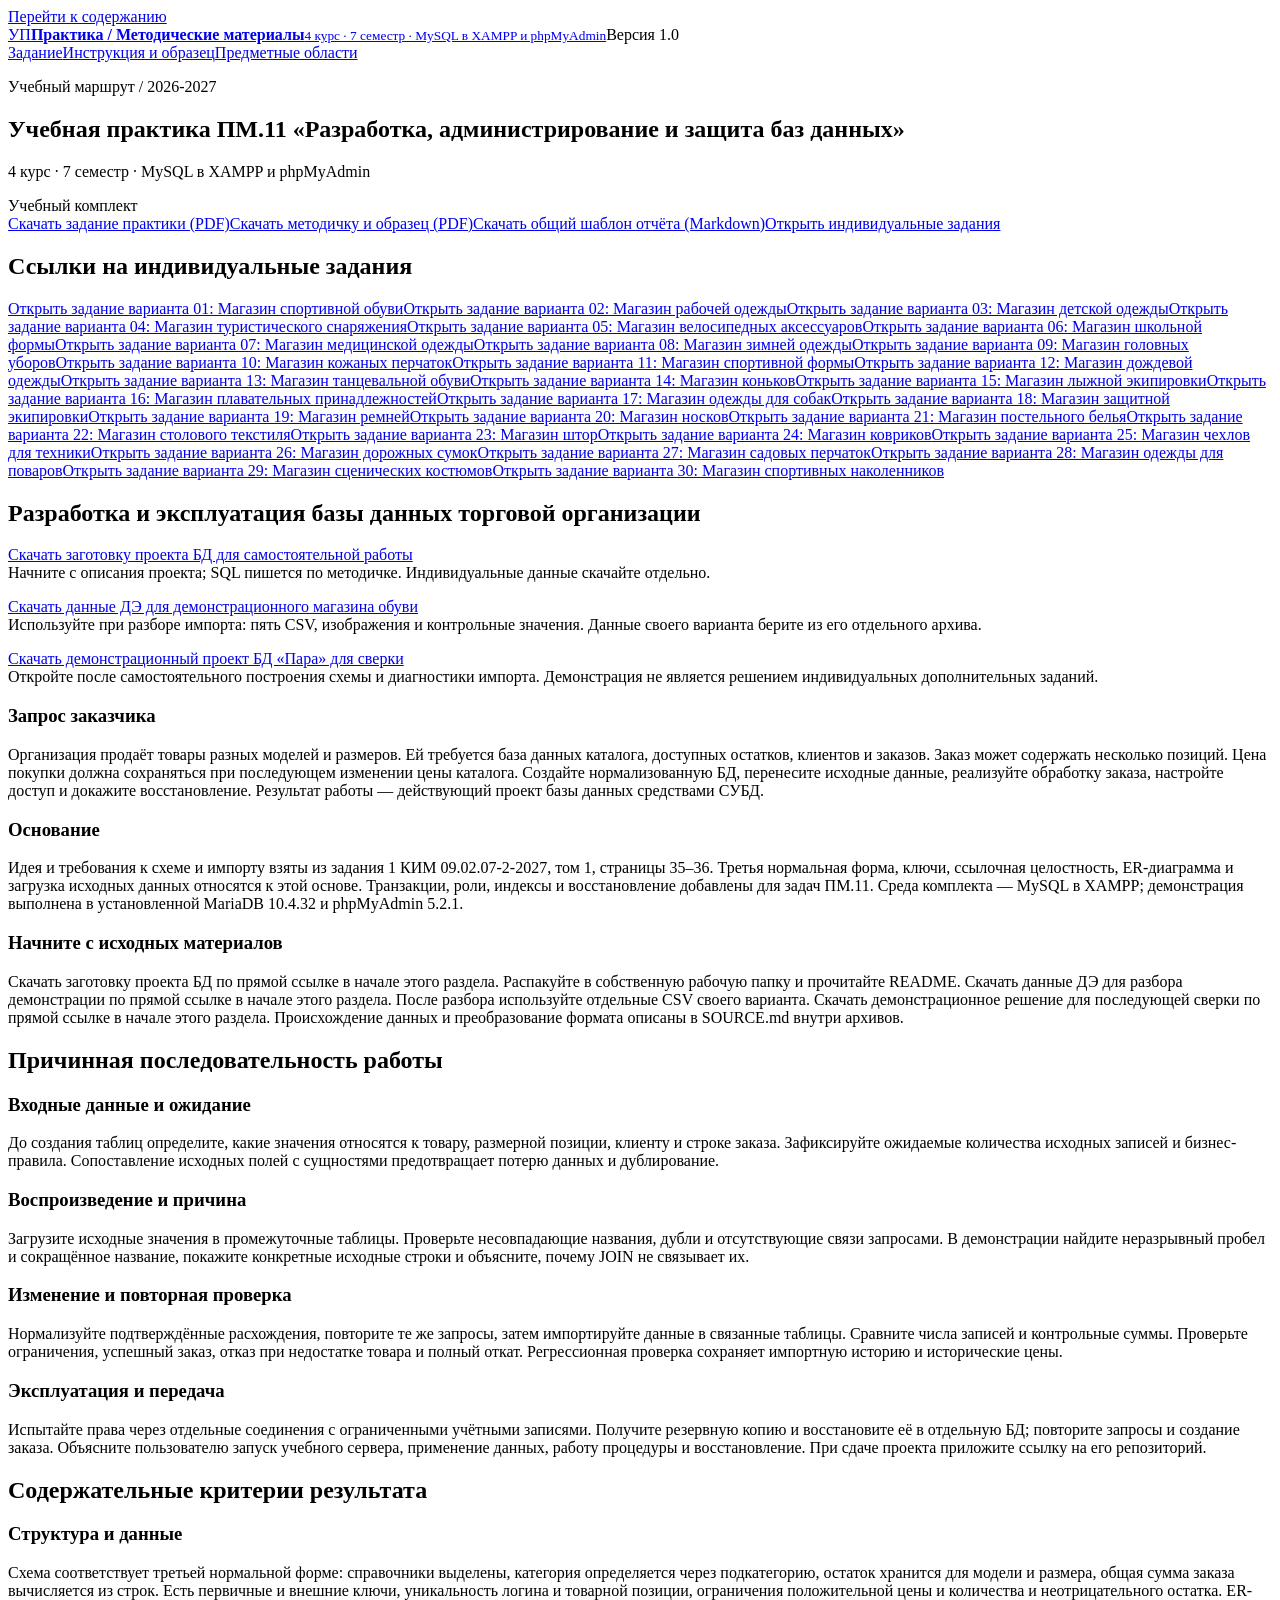
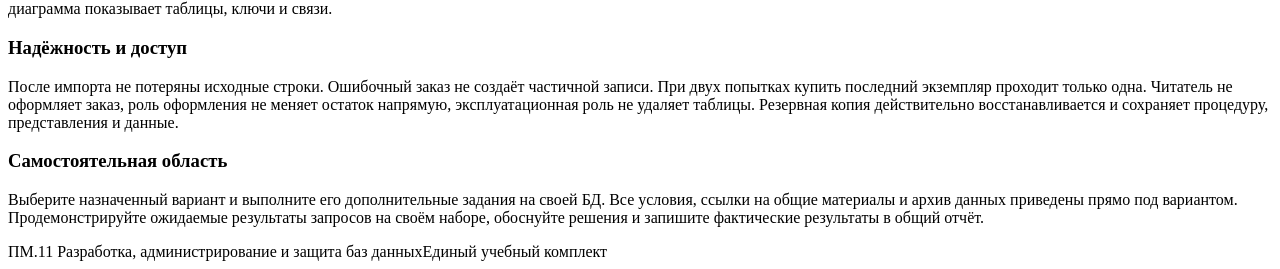
==== site/index.html @ a8e041f8 "Publish verified PM.11 MySQL practice and 30 independent variants" ====
<!doctype html><html lang="ru"><head><meta charset="utf-8"><meta name="viewport" content="width=device-width,initial-scale=1"><title>Учебная практика ПМ.11 «Разработка, администрирование и защита баз данных»</title><link rel="icon" href="assets/favicon.svg"><link rel="stylesheet" href="assets/style.css"></head><body><a class="skip" href="#main">Перейти к содержанию</a><header class="shell top"><a class="brand" href="index.html"><span class="emblem">УП</span><span><strong>Практика / Методические материалы</strong><small>4 курс · 7 семестр · MySQL в XAMPP и phpMyAdmin</small></span></a><span class="version">Версия 1.0</span></header><div class="shell"><nav><a href="index.html" aria-current=page>Задание</a><a href="lessons.html" >Инструкция и образец</a><a href="areas.html" >Предметные области</a></nav><main id="main"><section class="hero"><p class="eyebrow">Учебный маршрут / 2026-2027</p><h1>Учебная практика ПМ.11 «Разработка, администрирование и защита баз данных»</h1><p>4 курс · 7 семестр · MySQL в XAMPP и phpMyAdmin</p><span class="badge">Учебный комплект</span></section><div class="downloads"><a class="button" href="downloads/assignment.pdf">Скачать задание практики (PDF)</a><a class="button" href="downloads/guide.pdf">Скачать методичку и образец (PDF)</a><a class="button" href="downloads/report-template.md">Скачать общий шаблон отчёта (Markdown)</a><a class="button" href="areas.html#variant-01">Открыть индивидуальные задания</a></div><article class="lesson" id="variant-index"><h2>Ссылки на индивидуальные задания</h2><div class="downloads"><a class="button" href="areas.html#variant-01">Открыть задание варианта 01: Магазин спортивной обуви</a><a class="button" href="areas.html#variant-02">Открыть задание варианта 02: Магазин рабочей одежды</a><a class="button" href="areas.html#variant-03">Открыть задание варианта 03: Магазин детской одежды</a><a class="button" href="areas.html#variant-04">Открыть задание варианта 04: Магазин туристического снаряжения</a><a class="button" href="areas.html#variant-05">Открыть задание варианта 05: Магазин велосипедных аксессуаров</a><a class="button" href="areas.html#variant-06">Открыть задание варианта 06: Магазин школьной формы</a><a class="button" href="areas.html#variant-07">Открыть задание варианта 07: Магазин медицинской одежды</a><a class="button" href="areas.html#variant-08">Открыть задание варианта 08: Магазин зимней одежды</a><a class="button" href="areas.html#variant-09">Открыть задание варианта 09: Магазин головных уборов</a><a class="button" href="areas.html#variant-10">Открыть задание варианта 10: Магазин кожаных перчаток</a><a class="button" href="areas.html#variant-11">Открыть задание варианта 11: Магазин спортивной формы</a><a class="button" href="areas.html#variant-12">Открыть задание варианта 12: Магазин дождевой одежды</a><a class="button" href="areas.html#variant-13">Открыть задание варианта 13: Магазин танцевальной обуви</a><a class="button" href="areas.html#variant-14">Открыть задание варианта 14: Магазин коньков</a><a class="button" href="areas.html#variant-15">Открыть задание варианта 15: Магазин лыжной экипировки</a><a class="button" href="areas.html#variant-16">Открыть задание варианта 16: Магазин плавательных принадлежностей</a><a class="button" href="areas.html#variant-17">Открыть задание варианта 17: Магазин одежды для собак</a><a class="button" href="areas.html#variant-18">Открыть задание варианта 18: Магазин защитной экипировки</a><a class="button" href="areas.html#variant-19">Открыть задание варианта 19: Магазин ремней</a><a class="button" href="areas.html#variant-20">Открыть задание варианта 20: Магазин носков</a><a class="button" href="areas.html#variant-21">Открыть задание варианта 21: Магазин постельного белья</a><a class="button" href="areas.html#variant-22">Открыть задание варианта 22: Магазин столового текстиля</a><a class="button" href="areas.html#variant-23">Открыть задание варианта 23: Магазин штор</a><a class="button" href="areas.html#variant-24">Открыть задание варианта 24: Магазин ковриков</a><a class="button" href="areas.html#variant-25">Открыть задание варианта 25: Магазин чехлов для техники</a><a class="button" href="areas.html#variant-26">Открыть задание варианта 26: Магазин дорожных сумок</a><a class="button" href="areas.html#variant-27">Открыть задание варианта 27: Магазин садовых перчаток</a><a class="button" href="areas.html#variant-28">Открыть задание варианта 28: Магазин одежды для поваров</a><a class="button" href="areas.html#variant-29">Открыть задание варианта 29: Магазин сценических костюмов</a><a class="button" href="areas.html#variant-30">Открыть задание варианта 30: Магазин спортивных наколенников</a></div></article><article class="lesson" id="page-1"><p class="eyebrow"></p><h2>Разработка и эксплуатация базы данных торговой организации</h2><div class="blocks"><p class="block"><a class="button" href="downloads/database-starter.zip">Скачать заготовку проекта БД для самостоятельной работы</a><br>Начните с описания проекта; SQL пишется по методичке. Индивидуальные данные скачайте отдельно.</p><p class="block"><a class="button" href="downloads/demo-data.zip">Скачать данные ДЭ для демонстрационного магазина обуви</a><br>Используйте при разборе импорта: пять CSV, изображения и контрольные значения. Данные своего варианта берите из его отдельного архива.</p><p class="block"><a class="button" href="downloads/demo-solution.zip">Скачать демонстрационный проект БД «Пара» для сверки</a><br>Откройте после самостоятельного построения схемы и диагностики импорта. Демонстрация не является решением индивидуальных дополнительных заданий.</p><section class="block text"><h3>Запрос заказчика</h3><p>Организация продаёт товары разных моделей и размеров. Ей требуется база данных каталога, доступных остатков, клиентов и заказов. Заказ может содержать несколько позиций. Цена покупки должна сохраняться при последующем изменении цены каталога. Создайте нормализованную БД, перенесите исходные данные, реализуйте обработку заказа, настройте доступ и докажите восстановление. Результат работы — действующий проект базы данных средствами СУБД.</p></section><section class="block text"><h3>Основание</h3><p>Идея и требования к схеме и импорту взяты из задания 1 КИМ 09.02.07-2-2027, том 1, страницы 35–36. Третья нормальная форма, ключи, ссылочная целостность, ER-диаграмма и загрузка исходных данных относятся к этой основе. Транзакции, роли, индексы и восстановление добавлены для задач ПМ.11. Среда комплекта — MySQL в XAMPP; демонстрация выполнена в установленной MariaDB 10.4.32 и phpMyAdmin 5.2.1.</p></section><section class="block text"><h3>Начните с исходных материалов</h3><p>Скачать заготовку проекта БД по прямой ссылке в начале этого раздела. Распакуйте в собственную рабочую папку и прочитайте README. Скачать данные ДЭ для разбора демонстрации по прямой ссылке в начале этого раздела. После разбора используйте отдельные CSV своего варианта. Скачать демонстрационное решение для последующей сверки по прямой ссылке в начале этого раздела. Происхождение данных и преобразование формата описаны в SOURCE.md внутри архивов.</p></section></div></article><article class="lesson" id="page-2"><p class="eyebrow"></p><h2>Причинная последовательность работы</h2><div class="blocks"><section class="block text"><h3>Входные данные и ожидание</h3><p>До создания таблиц определите, какие значения относятся к товару, размерной позиции, клиенту и строке заказа. Зафиксируйте ожидаемые количества исходных записей и бизнес-правила. Сопоставление исходных полей с сущностями предотвращает потерю данных и дублирование.</p></section><section class="block text"><h3>Воспроизведение и причина</h3><p>Загрузите исходные значения в промежуточные таблицы. Проверьте несовпадающие названия, дубли и отсутствующие связи запросами. В демонстрации найдите неразрывный пробел и сокращённое название, покажите конкретные исходные строки и объясните, почему JOIN не связывает их.</p></section><section class="block text"><h3>Изменение и повторная проверка</h3><p>Нормализуйте подтверждённые расхождения, повторите те же запросы, затем импортируйте данные в связанные таблицы. Сравните числа записей и контрольные суммы. Проверьте ограничения, успешный заказ, отказ при недостатке товара и полный откат. Регрессионная проверка сохраняет импортную историю и исторические цены.</p></section><section class="block text"><h3>Эксплуатация и передача</h3><p>Испытайте права через отдельные соединения с ограниченными учётными записями. Получите резервную копию и восстановите её в отдельную БД; повторите запросы и создание заказа. Объясните пользователю запуск учебного сервера, применение данных, работу процедуры и восстановление. При сдаче проекта приложите ссылку на его репозиторий.</p></section></div></article><article class="lesson" id="page-3"><p class="eyebrow"></p><h2>Содержательные критерии результата</h2><div class="blocks"><section class="block text"><h3>Структура и данные</h3><p>Схема соответствует третьей нормальной форме: справочники выделены, категория определяется через подкатегорию, остаток хранится для модели и размера, общая сумма заказа вычисляется из строк. Есть первичные и внешние ключи, уникальность логина и товарной позиции, ограничения положительной цены и количества и неотрицательного остатка. ER-диаграмма показывает таблицы, ключи и связи.</p></section><section class="block text"><h3>Надёжность и доступ</h3><p>После импорта не потеряны исходные строки. Ошибочный заказ не создаёт частичной записи. При двух попытках купить последний экземпляр проходит только одна. Читатель не оформляет заказ, роль оформления не меняет остаток напрямую, эксплуатационная роль не удаляет таблицы. Резервная копия действительно восстанавливается и сохраняет процедуру, представления и данные.</p></section><section class="block text"><h3>Самостоятельная область</h3><p>Выберите назначенный вариант и выполните его дополнительные задания на своей БД. Все условия, ссылки на общие материалы и архив данных приведены прямо под вариантом. Продемонстрируйте ожидаемые результаты запросов на своём наборе, обоснуйте решения и запишите фактические результаты в общий отчёт.</p></section></div></article></main><footer><span>ПМ.11 Разработка, администрирование и защита баз данных</span><span>Единый учебный комплект</span></footer></div></body></html>
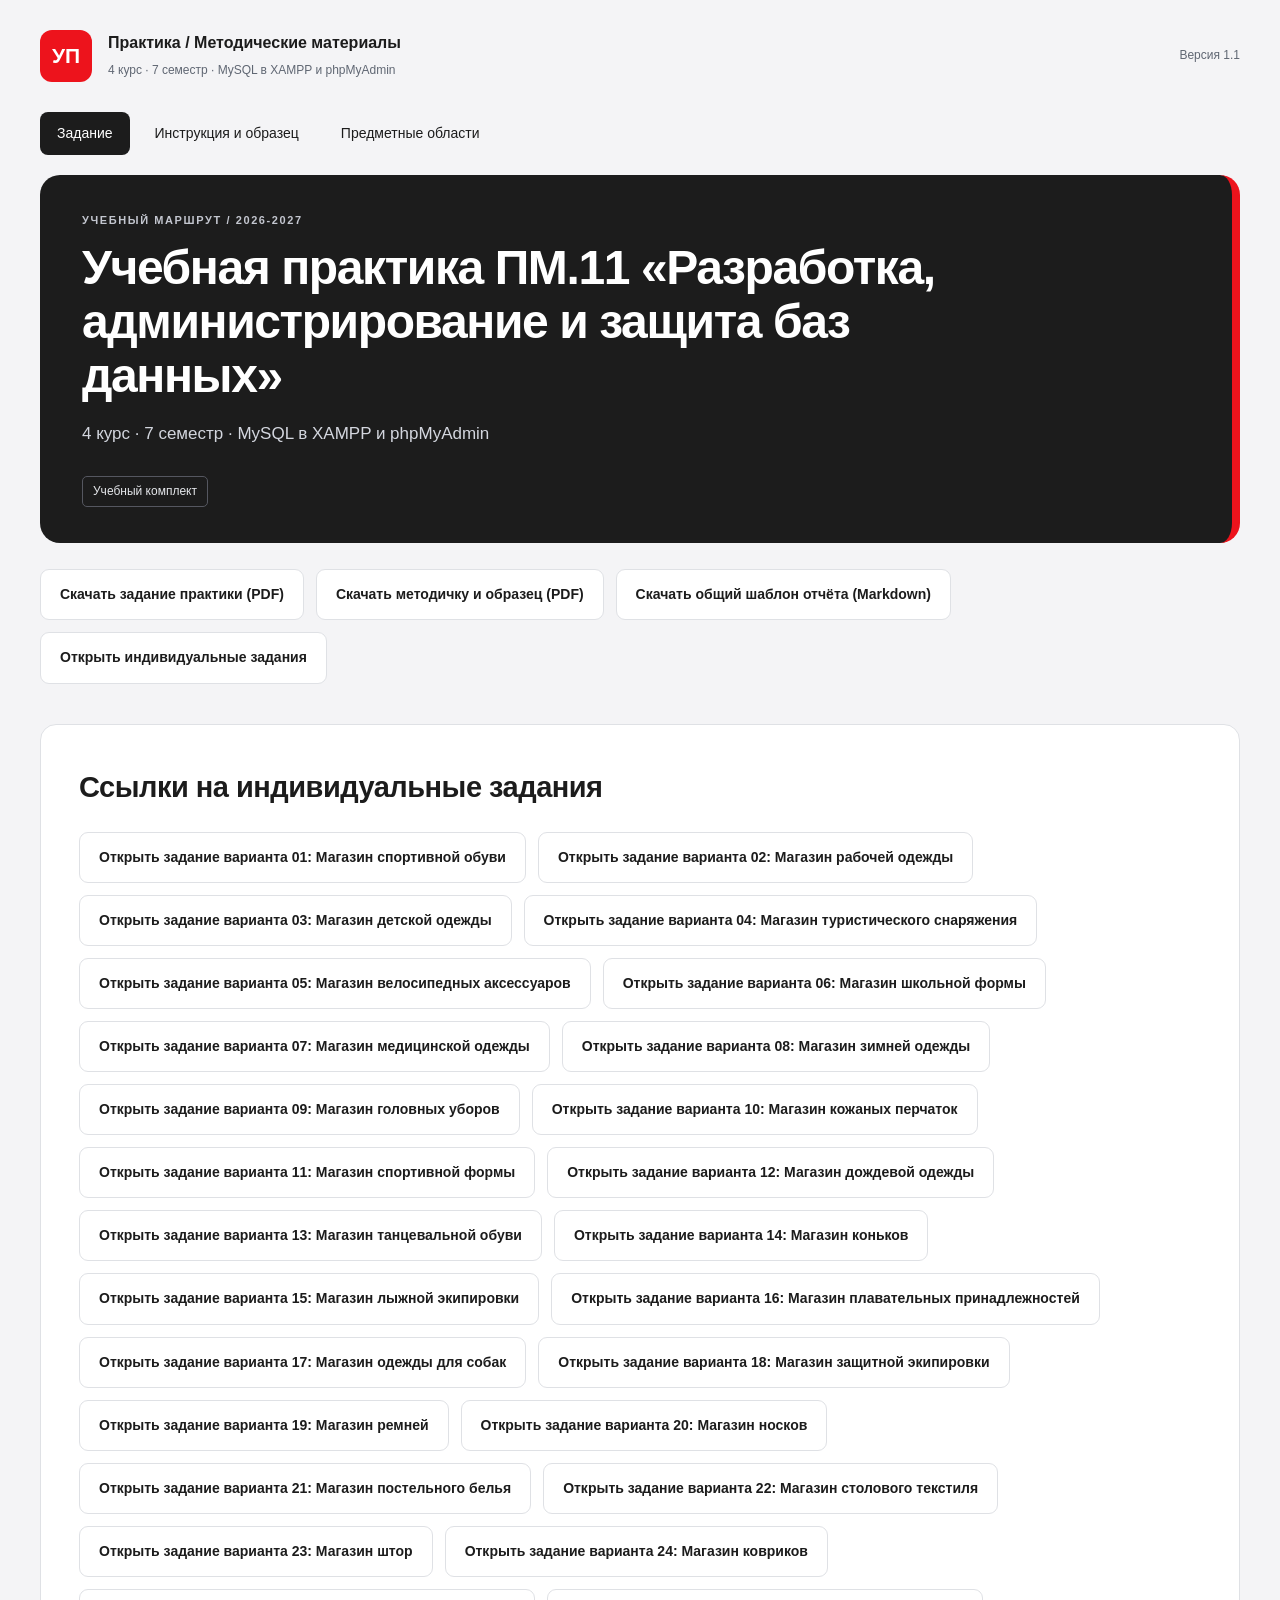
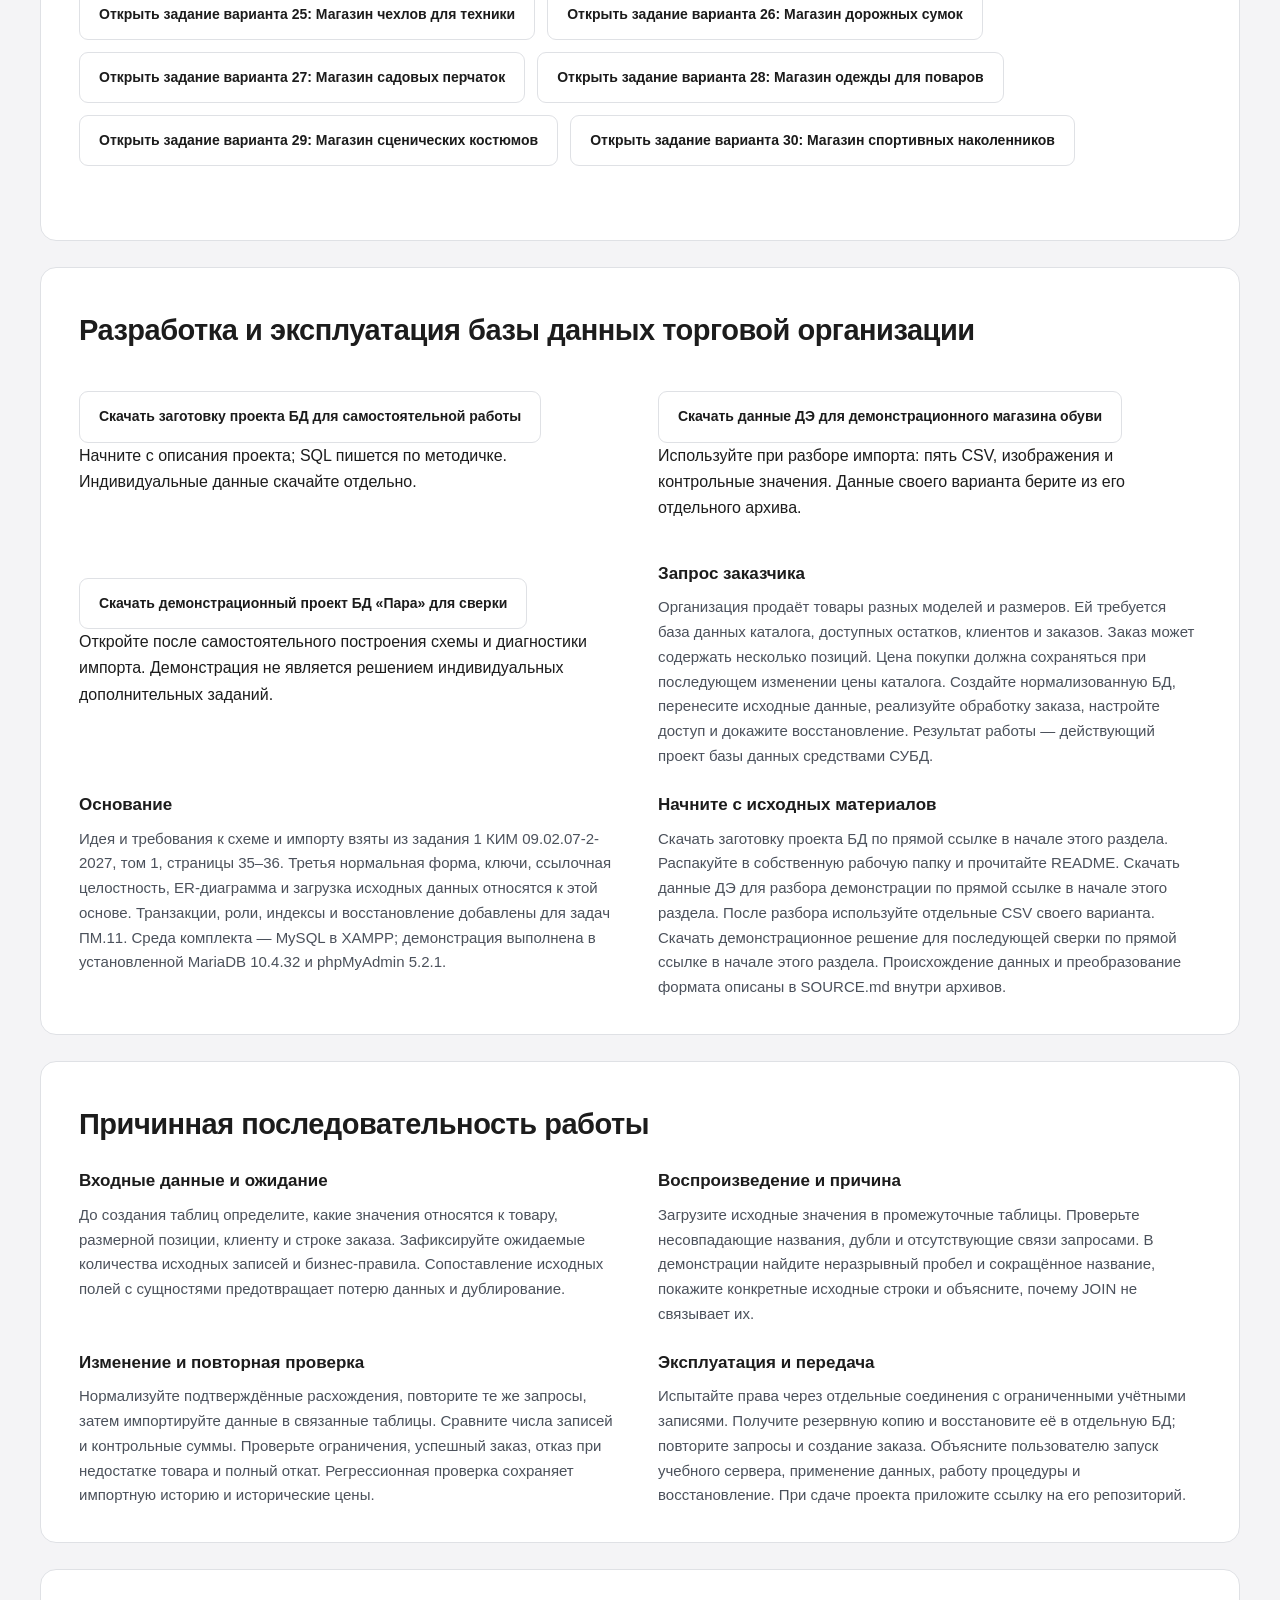
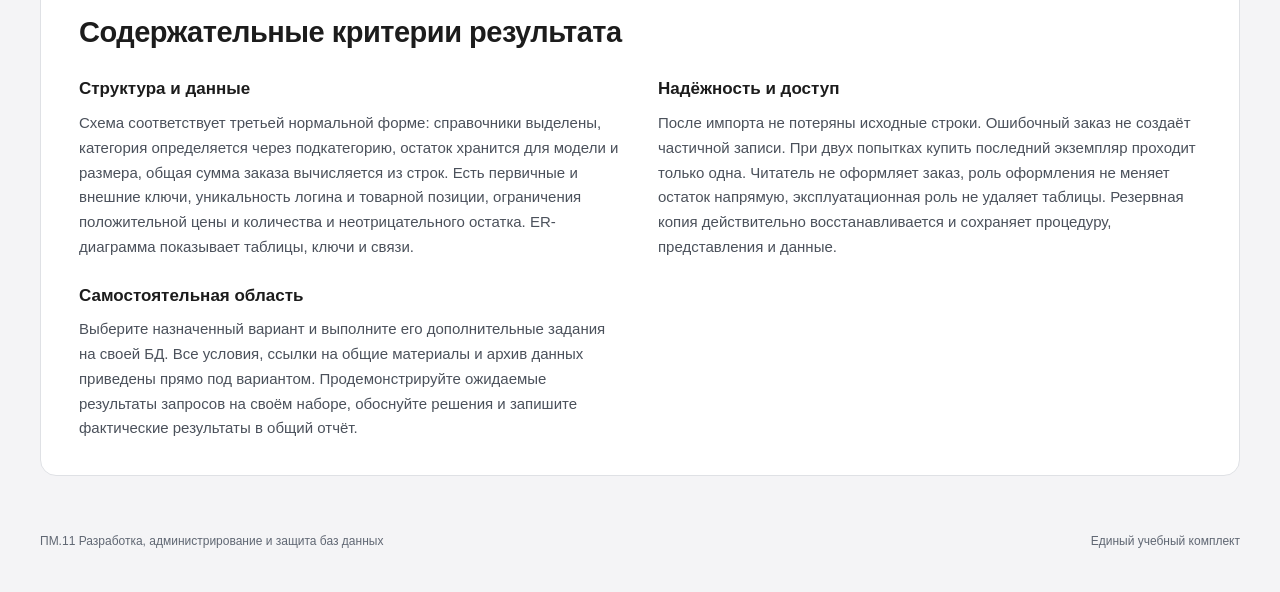
==== commit f0a68633: "Close UP.11 audit: correct variant categories and release version 1.1" ====
--- a/site/index.html
+++ b/site/index.html
@@ -1 +1 @@
-<!doctype html><html lang="ru"><head><meta charset="utf-8"><meta name="viewport" content="width=device-width,initial-scale=1"><title>Учебная практика ПМ.11 «Разработка, администрирование и защита баз данных»</title><link rel="icon" href="assets/favicon.svg"><link rel="stylesheet" href="assets/style.css"></head><body><a class="skip" href="#main">Перейти к содержанию</a><header class="shell top"><a class="brand" href="index.html"><span class="emblem">УП</span><span><strong>Практика / Методические материалы</strong><small>4 курс · 7 семестр · MySQL в XAMPP и phpMyAdmin</small></span></a><span class="version">Версия 1.0</span></header><div class="shell"><nav><a href="index.html" aria-current=page>Задание</a><a href="lessons.html" >Инструкция и образец</a><a href="areas.html" >Предметные области</a></nav><main id="main"><section class="hero"><p class="eyebrow">Учебный маршрут / 2026-2027</p><h1>Учебная практика ПМ.11 «Разработка, администрирование и защита баз данных»</h1><p>4 курс · 7 семестр · MySQL в XAMPP и phpMyAdmin</p><span class="badge">Учебный комплект</span></section><div class="downloads"><a class="button" href="downloads/assignment.pdf">Скачать задание практики (PDF)</a><a class="button" href="downloads/guide.pdf">Скачать методичку и образец (PDF)</a><a class="button" href="downloads/report-template.md">Скачать общий шаблон отчёта (Markdown)</a><a class="button" href="areas.html#variant-01">Открыть индивидуальные задания</a></div><article class="lesson" id="variant-index"><h2>Ссылки на индивидуальные задания</h2><div class="downloads"><a class="button" href="areas.html#variant-01">Открыть задание варианта 01: Магазин спортивной обуви</a><a class="button" href="areas.html#variant-02">Открыть задание варианта 02: Магазин рабочей одежды</a><a class="button" href="areas.html#variant-03">Открыть задание варианта 03: Магазин детской одежды</a><a class="button" href="areas.html#variant-04">Открыть задание варианта 04: Магазин туристического снаряжения</a><a class="button" href="areas.html#variant-05">Открыть задание варианта 05: Магазин велосипедных аксессуаров</a><a class="button" href="areas.html#variant-06">Открыть задание варианта 06: Магазин школьной формы</a><a class="button" href="areas.html#variant-07">Открыть задание варианта 07: Магазин медицинской одежды</a><a class="button" href="areas.html#variant-08">Открыть задание варианта 08: Магазин зимней одежды</a><a class="button" href="areas.html#variant-09">Открыть задание варианта 09: Магазин головных уборов</a><a class="button" href="areas.html#variant-10">Открыть задание варианта 10: Магазин кожаных перчаток</a><a class="button" href="areas.html#variant-11">Открыть задание варианта 11: Магазин спортивной формы</a><a class="button" href="areas.html#variant-12">Открыть задание варианта 12: Магазин дождевой одежды</a><a class="button" href="areas.html#variant-13">Открыть задание варианта 13: Магазин танцевальной обуви</a><a class="button" href="areas.html#variant-14">Открыть задание варианта 14: Магазин коньков</a><a class="button" href="areas.html#variant-15">Открыть задание варианта 15: Магазин лыжной экипировки</a><a class="button" href="areas.html#variant-16">Открыть задание варианта 16: Магазин плавательных принадлежностей</a><a class="button" href="areas.html#variant-17">Открыть задание варианта 17: Магазин одежды для собак</a><a class="button" href="areas.html#variant-18">Открыть задание варианта 18: Магазин защитной экипировки</a><a class="button" href="areas.html#variant-19">Открыть задание варианта 19: Магазин ремней</a><a class="button" href="areas.html#variant-20">Открыть задание варианта 20: Магазин носков</a><a class="button" href="areas.html#variant-21">Открыть задание варианта 21: Магазин постельного белья</a><a class="button" href="areas.html#variant-22">Открыть задание варианта 22: Магазин столового текстиля</a><a class="button" href="areas.html#variant-23">Открыть задание варианта 23: Магазин штор</a><a class="button" href="areas.html#variant-24">Открыть задание варианта 24: Магазин ковриков</a><a class="button" href="areas.html#variant-25">Открыть задание варианта 25: Магазин чехлов для техники</a><a class="button" href="areas.html#variant-26">Открыть задание варианта 26: Магазин дорожных сумок</a><a class="button" href="areas.html#variant-27">Открыть задание варианта 27: Магазин садовых перчаток</a><a class="button" href="areas.html#variant-28">Открыть задание варианта 28: Магазин одежды для поваров</a><a class="button" href="areas.html#variant-29">Открыть задание варианта 29: Магазин сценических костюмов</a><a class="button" href="areas.html#variant-30">Открыть задание варианта 30: Магазин спортивных наколенников</a></div></article><article class="lesson" id="page-1"><p class="eyebrow"></p><h2>Разработка и эксплуатация базы данных торговой организации</h2><div class="blocks"><p class="block"><a class="button" href="downloads/database-starter.zip">Скачать заготовку проекта БД для самостоятельной работы</a><br>Начните с описания проекта; SQL пишется по методичке. Индивидуальные данные скачайте отдельно.</p><p class="block"><a class="button" href="downloads/demo-data.zip">Скачать данные ДЭ для демонстрационного магазина обуви</a><br>Используйте при разборе импорта: пять CSV, изображения и контрольные значения. Данные своего варианта берите из его отдельного архива.</p><p class="block"><a class="button" href="downloads/demo-solution.zip">Скачать демонстрационный проект БД «Пара» для сверки</a><br>Откройте после самостоятельного построения схемы и диагностики импорта. Демонстрация не является решением индивидуальных дополнительных заданий.</p><section class="block text"><h3>Запрос заказчика</h3><p>Организация продаёт товары разных моделей и размеров. Ей требуется база данных каталога, доступных остатков, клиентов и заказов. Заказ может содержать несколько позиций. Цена покупки должна сохраняться при последующем изменении цены каталога. Создайте нормализованную БД, перенесите исходные данные, реализуйте обработку заказа, настройте доступ и докажите восстановление. Результат работы — действующий проект базы данных средствами СУБД.</p></section><section class="block text"><h3>Основание</h3><p>Идея и требования к схеме и импорту взяты из задания 1 КИМ 09.02.07-2-2027, том 1, страницы 35–36. Третья нормальная форма, ключи, ссылочная целостность, ER-диаграмма и загрузка исходных данных относятся к этой основе. Транзакции, роли, индексы и восстановление добавлены для задач ПМ.11. Среда комплекта — MySQL в XAMPP; демонстрация выполнена в установленной MariaDB 10.4.32 и phpMyAdmin 5.2.1.</p></section><section class="block text"><h3>Начните с исходных материалов</h3><p>Скачать заготовку проекта БД по прямой ссылке в начале этого раздела. Распакуйте в собственную рабочую папку и прочитайте README. Скачать данные ДЭ для разбора демонстрации по прямой ссылке в начале этого раздела. После разбора используйте отдельные CSV своего варианта. Скачать демонстрационное решение для последующей сверки по прямой ссылке в начале этого раздела. Происхождение данных и преобразование формата описаны в SOURCE.md внутри архивов.</p></section></div></article><article class="lesson" id="page-2"><p class="eyebrow"></p><h2>Причинная последовательность работы</h2><div class="blocks"><section class="block text"><h3>Входные данные и ожидание</h3><p>До создания таблиц определите, какие значения относятся к товару, размерной позиции, клиенту и строке заказа. Зафиксируйте ожидаемые количества исходных записей и бизнес-правила. Сопоставление исходных полей с сущностями предотвращает потерю данных и дублирование.</p></section><section class="block text"><h3>Воспроизведение и причина</h3><p>Загрузите исходные значения в промежуточные таблицы. Проверьте несовпадающие названия, дубли и отсутствующие связи запросами. В демонстрации найдите неразрывный пробел и сокращённое название, покажите конкретные исходные строки и объясните, почему JOIN не связывает их.</p></section><section class="block text"><h3>Изменение и повторная проверка</h3><p>Нормализуйте подтверждённые расхождения, повторите те же запросы, затем импортируйте данные в связанные таблицы. Сравните числа записей и контрольные суммы. Проверьте ограничения, успешный заказ, отказ при недостатке товара и полный откат. Регрессионная проверка сохраняет импортную историю и исторические цены.</p></section><section class="block text"><h3>Эксплуатация и передача</h3><p>Испытайте права через отдельные соединения с ограниченными учётными записями. Получите резервную копию и восстановите её в отдельную БД; повторите запросы и создание заказа. Объясните пользователю запуск учебного сервера, применение данных, работу процедуры и восстановление. При сдаче проекта приложите ссылку на его репозиторий.</p></section></div></article><article class="lesson" id="page-3"><p class="eyebrow"></p><h2>Содержательные критерии результата</h2><div class="blocks"><section class="block text"><h3>Структура и данные</h3><p>Схема соответствует третьей нормальной форме: справочники выделены, категория определяется через подкатегорию, остаток хранится для модели и размера, общая сумма заказа вычисляется из строк. Есть первичные и внешние ключи, уникальность логина и товарной позиции, ограничения положительной цены и количества и неотрицательного остатка. ER-диаграмма показывает таблицы, ключи и связи.</p></section><section class="block text"><h3>Надёжность и доступ</h3><p>После импорта не потеряны исходные строки. Ошибочный заказ не создаёт частичной записи. При двух попытках купить последний экземпляр проходит только одна. Читатель не оформляет заказ, роль оформления не меняет остаток напрямую, эксплуатационная роль не удаляет таблицы. Резервная копия действительно восстанавливается и сохраняет процедуру, представления и данные.</p></section><section class="block text"><h3>Самостоятельная область</h3><p>Выберите назначенный вариант и выполните его дополнительные задания на своей БД. Все условия, ссылки на общие материалы и архив данных приведены прямо под вариантом. Продемонстрируйте ожидаемые результаты запросов на своём наборе, обоснуйте решения и запишите фактические результаты в общий отчёт.</p></section></div></article></main><footer><span>ПМ.11 Разработка, администрирование и защита баз данных</span><span>Единый учебный комплект</span></footer></div></body></html>+<!doctype html><html lang="ru"><head><meta charset="utf-8"><meta name="viewport" content="width=device-width,initial-scale=1"><title>Учебная практика ПМ.11 «Разработка, администрирование и защита баз данных»</title><link rel="icon" href="assets/favicon.svg"><link rel="stylesheet" href="assets/style.css"></head><body><a class="skip" href="#main">Перейти к содержанию</a><header class="shell top"><a class="brand" href="index.html"><span class="emblem">УП</span><span><strong>Практика / Методические материалы</strong><small>4 курс · 7 семестр · MySQL в XAMPP и phpMyAdmin</small></span></a><span class="version">Версия 1.1</span></header><div class="shell"><nav><a href="index.html" aria-current=page>Задание</a><a href="lessons.html" >Инструкция и образец</a><a href="areas.html" >Предметные области</a></nav><main id="main"><section class="hero"><p class="eyebrow">Учебный маршрут / 2026-2027</p><h1>Учебная практика ПМ.11 «Разработка, администрирование и защита баз данных»</h1><p>4 курс · 7 семестр · MySQL в XAMPP и phpMyAdmin</p><span class="badge">Учебный комплект</span></section><div class="downloads"><a class="button" href="downloads/assignment.pdf">Скачать задание практики (PDF)</a><a class="button" href="downloads/guide.pdf">Скачать методичку и образец (PDF)</a><a class="button" href="downloads/report-template.md">Скачать общий шаблон отчёта (Markdown)</a><a class="button" href="areas.html#variant-01">Открыть индивидуальные задания</a></div><article class="lesson" id="variant-index"><h2>Ссылки на индивидуальные задания</h2><div class="downloads"><a class="button" href="areas.html#variant-01">Открыть задание варианта 01: Магазин спортивной обуви</a><a class="button" href="areas.html#variant-02">Открыть задание варианта 02: Магазин рабочей одежды</a><a class="button" href="areas.html#variant-03">Открыть задание варианта 03: Магазин детской одежды</a><a class="button" href="areas.html#variant-04">Открыть задание варианта 04: Магазин туристического снаряжения</a><a class="button" href="areas.html#variant-05">Открыть задание варианта 05: Магазин велосипедных аксессуаров</a><a class="button" href="areas.html#variant-06">Открыть задание варианта 06: Магазин школьной формы</a><a class="button" href="areas.html#variant-07">Открыть задание варианта 07: Магазин медицинской одежды</a><a class="button" href="areas.html#variant-08">Открыть задание варианта 08: Магазин зимней одежды</a><a class="button" href="areas.html#variant-09">Открыть задание варианта 09: Магазин головных уборов</a><a class="button" href="areas.html#variant-10">Открыть задание варианта 10: Магазин кожаных перчаток</a><a class="button" href="areas.html#variant-11">Открыть задание варианта 11: Магазин спортивной формы</a><a class="button" href="areas.html#variant-12">Открыть задание варианта 12: Магазин дождевой одежды</a><a class="button" href="areas.html#variant-13">Открыть задание варианта 13: Магазин танцевальной обуви</a><a class="button" href="areas.html#variant-14">Открыть задание варианта 14: Магазин коньков</a><a class="button" href="areas.html#variant-15">Открыть задание варианта 15: Магазин лыжной экипировки</a><a class="button" href="areas.html#variant-16">Открыть задание варианта 16: Магазин плавательных принадлежностей</a><a class="button" href="areas.html#variant-17">Открыть задание варианта 17: Магазин одежды для собак</a><a class="button" href="areas.html#variant-18">Открыть задание варианта 18: Магазин защитной экипировки</a><a class="button" href="areas.html#variant-19">Открыть задание варианта 19: Магазин ремней</a><a class="button" href="areas.html#variant-20">Открыть задание варианта 20: Магазин носков</a><a class="button" href="areas.html#variant-21">Открыть задание варианта 21: Магазин постельного белья</a><a class="button" href="areas.html#variant-22">Открыть задание варианта 22: Магазин столового текстиля</a><a class="button" href="areas.html#variant-23">Открыть задание варианта 23: Магазин штор</a><a class="button" href="areas.html#variant-24">Открыть задание варианта 24: Магазин ковриков</a><a class="button" href="areas.html#variant-25">Открыть задание варианта 25: Магазин чехлов для техники</a><a class="button" href="areas.html#variant-26">Открыть задание варианта 26: Магазин дорожных сумок</a><a class="button" href="areas.html#variant-27">Открыть задание варианта 27: Магазин садовых перчаток</a><a class="button" href="areas.html#variant-28">Открыть задание варианта 28: Магазин одежды для поваров</a><a class="button" href="areas.html#variant-29">Открыть задание варианта 29: Магазин сценических костюмов</a><a class="button" href="areas.html#variant-30">Открыть задание варианта 30: Магазин спортивных наколенников</a></div></article><article class="lesson" id="page-1"><p class="eyebrow"></p><h2>Разработка и эксплуатация базы данных торговой организации</h2><div class="blocks"><p class="block"><a class="button" href="downloads/database-starter.zip">Скачать заготовку проекта БД для самостоятельной работы</a><br>Начните с описания проекта; SQL пишется по методичке. Индивидуальные данные скачайте отдельно.</p><p class="block"><a class="button" href="downloads/demo-data.zip">Скачать данные ДЭ для демонстрационного магазина обуви</a><br>Используйте при разборе импорта: пять CSV, изображения и контрольные значения. Данные своего варианта берите из его отдельного архива.</p><p class="block"><a class="button" href="downloads/demo-solution.zip">Скачать демонстрационный проект БД «Пара» для сверки</a><br>Откройте после самостоятельного построения схемы и диагностики импорта. Демонстрация не является решением индивидуальных дополнительных заданий.</p><section class="block text"><h3>Запрос заказчика</h3><p>Организация продаёт товары разных моделей и размеров. Ей требуется база данных каталога, доступных остатков, клиентов и заказов. Заказ может содержать несколько позиций. Цена покупки должна сохраняться при последующем изменении цены каталога. Создайте нормализованную БД, перенесите исходные данные, реализуйте обработку заказа, настройте доступ и докажите восстановление. Результат работы — действующий проект базы данных средствами СУБД.</p></section><section class="block text"><h3>Основание</h3><p>Идея и требования к схеме и импорту взяты из задания 1 КИМ 09.02.07-2-2027, том 1, страницы 35–36. Третья нормальная форма, ключи, ссылочная целостность, ER-диаграмма и загрузка исходных данных относятся к этой основе. Транзакции, роли, индексы и восстановление добавлены для задач ПМ.11. Среда комплекта — MySQL в XAMPP; демонстрация выполнена в установленной MariaDB 10.4.32 и phpMyAdmin 5.2.1.</p></section><section class="block text"><h3>Начните с исходных материалов</h3><p>Скачать заготовку проекта БД по прямой ссылке в начале этого раздела. Распакуйте в собственную рабочую папку и прочитайте README. Скачать данные ДЭ для разбора демонстрации по прямой ссылке в начале этого раздела. После разбора используйте отдельные CSV своего варианта. Скачать демонстрационное решение для последующей сверки по прямой ссылке в начале этого раздела. Происхождение данных и преобразование формата описаны в SOURCE.md внутри архивов.</p></section></div></article><article class="lesson" id="page-2"><p class="eyebrow"></p><h2>Причинная последовательность работы</h2><div class="blocks"><section class="block text"><h3>Входные данные и ожидание</h3><p>До создания таблиц определите, какие значения относятся к товару, размерной позиции, клиенту и строке заказа. Зафиксируйте ожидаемые количества исходных записей и бизнес-правила. Сопоставление исходных полей с сущностями предотвращает потерю данных и дублирование.</p></section><section class="block text"><h3>Воспроизведение и причина</h3><p>Загрузите исходные значения в промежуточные таблицы. Проверьте несовпадающие названия, дубли и отсутствующие связи запросами. В демонстрации найдите неразрывный пробел и сокращённое название, покажите конкретные исходные строки и объясните, почему JOIN не связывает их.</p></section><section class="block text"><h3>Изменение и повторная проверка</h3><p>Нормализуйте подтверждённые расхождения, повторите те же запросы, затем импортируйте данные в связанные таблицы. Сравните числа записей и контрольные суммы. Проверьте ограничения, успешный заказ, отказ при недостатке товара и полный откат. Регрессионная проверка сохраняет импортную историю и исторические цены.</p></section><section class="block text"><h3>Эксплуатация и передача</h3><p>Испытайте права через отдельные соединения с ограниченными учётными записями. Получите резервную копию и восстановите её в отдельную БД; повторите запросы и создание заказа. Объясните пользователю запуск учебного сервера, применение данных, работу процедуры и восстановление. При сдаче проекта приложите ссылку на его репозиторий.</p></section></div></article><article class="lesson" id="page-3"><p class="eyebrow"></p><h2>Содержательные критерии результата</h2><div class="blocks"><section class="block text"><h3>Структура и данные</h3><p>Схема соответствует третьей нормальной форме: справочники выделены, категория определяется через подкатегорию, остаток хранится для модели и размера, общая сумма заказа вычисляется из строк. Есть первичные и внешние ключи, уникальность логина и товарной позиции, ограничения положительной цены и количества и неотрицательного остатка. ER-диаграмма показывает таблицы, ключи и связи.</p></section><section class="block text"><h3>Надёжность и доступ</h3><p>После импорта не потеряны исходные строки. Ошибочный заказ не создаёт частичной записи. При двух попытках купить последний экземпляр проходит только одна. Читатель не оформляет заказ, роль оформления не меняет остаток напрямую, эксплуатационная роль не удаляет таблицы. Резервная копия действительно восстанавливается и сохраняет процедуру, представления и данные.</p></section><section class="block text"><h3>Самостоятельная область</h3><p>Выберите назначенный вариант и выполните его дополнительные задания на своей БД. Все условия, ссылки на общие материалы и архив данных приведены прямо под вариантом. Продемонстрируйте ожидаемые результаты запросов на своём наборе, обоснуйте решения и запишите фактические результаты в общий отчёт.</p></section></div></article></main><footer><span>ПМ.11 Разработка, администрирование и защита баз данных</span><span>Единый учебный комплект</span></footer></div></body></html>
--- a/site/assets/style.css
+++ b/site/assets/style.css
@@ -0,0 +1,4 @@
+:root{--red:#ed131c;--ink:#1c1c1c;--muted:#606773;--line:#dfe1e5;--paper:#fff;--canvas:#f4f4f6}*{box-sizing:border-box}html{scroll-behavior:smooth;scroll-padding-top:24px}body{margin:0;background:var(--canvas);color:var(--ink);font:16px/1.65 Arial,Helvetica,sans-serif}a{color:inherit;text-underline-offset:4px}.shell{max-width:1320px;margin:auto;padding:0 40px}.top{display:flex;align-items:center;justify-content:space-between;gap:24px;min-height:112px}.brand{display:flex;align-items:center;gap:16px;text-decoration:none}.emblem{display:grid;place-items:center;background:var(--red);color:white;border-radius:12px;width:52px;height:52px;font-weight:800;font-size:21px;flex-shrink:0}.brand strong{font-size:16px;display:block}.brand small,.version{font-size:12px;color:var(--muted)}.skip{position:absolute;top:-60px;left:20px;background:white;padding:10px;z-index:2}.skip:focus{top:10px}:focus-visible{outline:3px solid #4561c8;outline-offset:4px}nav{display:flex;flex-wrap:wrap;gap:8px;margin:0 0 20px}nav a{padding:10px 17px;text-decoration:none;border-radius:8px;font-size:14px}nav a:hover{background:#e9e9ed}nav a[aria-current]{background:var(--ink);color:white}.hero{background:#1c1c1c;color:white;border-radius:20px;padding:36px 42px;position:relative;overflow:hidden;margin-bottom:26px;border-right:8px solid var(--red)}.hero h1{font-size:clamp(30px,4vw,48px);line-height:1.12;letter-spacing:-1.4px;max-width:880px;margin:12px 0 18px}.hero>p:not(.eyebrow){max-width:830px;color:#d3d6de;font-size:17px}.eyebrow{font-size:11px;font-weight:700;text-transform:uppercase;letter-spacing:1.6px;color:var(--muted);margin:0 0 10px}.hero .eyebrow{color:#c3c6cf}.badge{display:inline-block;border:1px solid #555760;color:#e5e7eb;padding:5px 10px;border-radius:5px;font-size:12px;margin-top:10px}.downloads{display:flex;gap:12px;flex-wrap:wrap;margin:24px 0 40px}.button{display:inline-block;background:white;border:1px solid var(--line);padding:13px 19px;border-radius:9px;font-size:14px;font-weight:700;text-decoration:none}.primary{background:var(--red);color:white;border-color:var(--red)}.button:hover{box-shadow:0 4px 14px #0001}.intro{max-width:850px;margin:38px 0 24px}.intro h2{font-size:27px;line-height:1.3;letter-spacing:-.6px}.intro p{color:var(--muted)}.grid{display:grid;grid-template-columns:repeat(4,minmax(0,1fr));gap:14px}.card{display:flex;flex-direction:column;padding:23px 21px;border:1px solid var(--line);border-radius:14px;background:white;text-decoration:none}.card:hover{border-color:var(--red)}.card h3{font-size:20px;line-height:1.35;margin:8px 0}.card p{font-size:14px;color:var(--muted);flex:1}.result{border-top:1px solid var(--line);padding-top:14px;font-size:12px}.lesson{background:var(--paper);border:1px solid var(--line);border-radius:16px;padding:34px 38px;margin:26px 0;scroll-margin-top:24px}.lesson>h2{font-size:29px;line-height:1.25;letter-spacing:-.5px;margin:10px 0 27px}.blocks{display:grid;grid-template-columns:1fr 1fr;gap:24px 36px}.block{min-width:0}.block h3{font-size:17px;line-height:1.4;margin:0 0 10px}.block p{font-size:15px;color:#4b515b;margin:0;overflow-wrap:anywhere}.block.note{border-left:3px solid var(--red);padding-left:17px}.block pre{white-space:pre-wrap;overflow-wrap:anywhere;background:#f4f4f6;border:1px solid var(--line);padding:18px;border-radius:9px;font:13px/1.65 Consolas,monospace;margin:0}.notice{border-left:4px solid var(--red);background:white;padding:20px 24px;color:var(--muted);font-size:14px;margin:28px 0}.toc{background:#fff;border:1px solid var(--line);border-radius:14px;padding:16px;gap:6px}.toc a{font-size:13px;padding:6px 10px;border:1px solid #ececf0}footer{display:flex;justify-content:space-between;gap:20px;font-size:12px;color:var(--muted);padding:30px 0 40px}@media(max-width:1000px){.grid{grid-template-columns:1fr 1fr}.shell{padding:0 24px}.hero{padding:30px}}@media(max-width:640px){.shell{padding:0 16px}.top{min-height:100px;gap:10px}.brand strong{font-size:13px}.brand small{font-size:11px}.version{display:none}.emblem{width:43px;height:46px}.hero{padding:25px 22px}.hero h1{font-size:32px}.hero>p:not(.eyebrow){font-size:15px}nav{gap:4px}nav a{padding:9px;font-size:12px}.grid,.blocks{grid-template-columns:1fr}.lesson{padding:24px 20px}.lesson>h2{font-size:25px}.downloads{display:grid}.card{padding:20px}footer{display:block}.toc{max-height:none}}@media(prefers-reduced-motion:reduce){html{scroll-behavior:auto}}@media print{@page{size:A4 landscape;margin:14mm}body{background:white;font-size:11pt}.top,nav,.downloads,footer,.skip{display:none}.shell{max-width:none;padding:0}.hero{background:white;color:black;border:0;padding:0}.hero>p:not(.eyebrow),.hero .eyebrow{color:#333}.badge{color:#333}.lesson{break-before:page;border:0;padding:0;border-radius:0}.blocks{display:block;columns:2;column-gap:12mm}.block{break-inside:avoid;margin-bottom:8mm}.block p{font-size:11pt}.block pre{font-size:9pt}.grid{grid-template-columns:1fr 1fr}.card{break-inside:avoid}}
+:root .example-grid{grid-template-columns:repeat(3,minmax(0,1fr))}.example-grid .card{gap:12px}.example-grid .card p{margin:0}.example-grid .button{text-align:center}.block figcaption,figcaption{font-size:12px;color:var(--muted)}figure.block{margin:0}@media(max-width:760px){:root .example-grid{grid-template-columns:1fr}}
+:root .example-grid .eyebrow{flex:none}
+.screenshot{grid-column:1/-1}.screenshot img{display:block;width:100%;max-width:1120px;height:auto;border:1px solid var(--line);border-radius:10px;background:#10182a}.screenshot figcaption{margin-top:8px}.blocks>.block p{white-space:normal}.lesson[id^="variants-"] .blocks{grid-template-columns:repeat(2,minmax(0,1fr))}.lesson[id^="variants-"] .block{padding:18px;border:1px solid var(--line);border-radius:10px;background:#fafafb}@media(max-width:760px){.lesson[id^="variants-"] .blocks{grid-template-columns:1fr}}
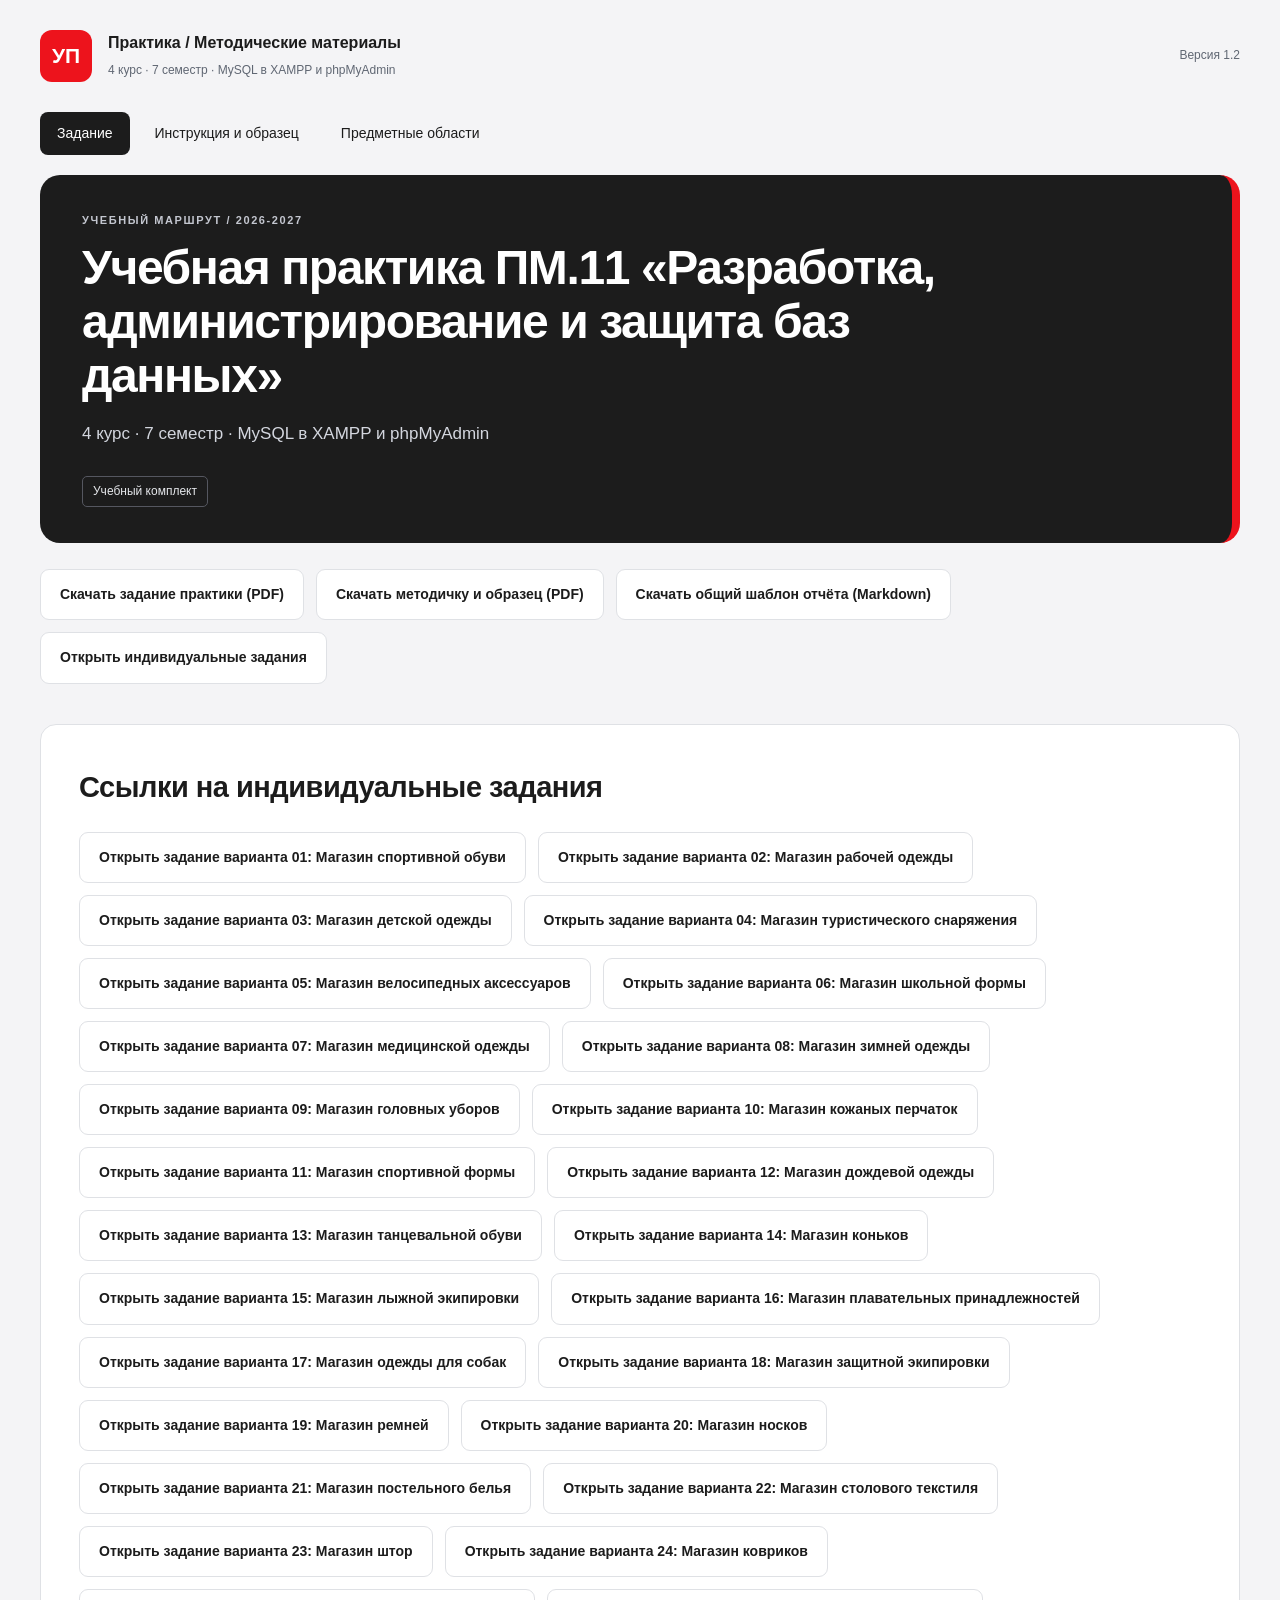
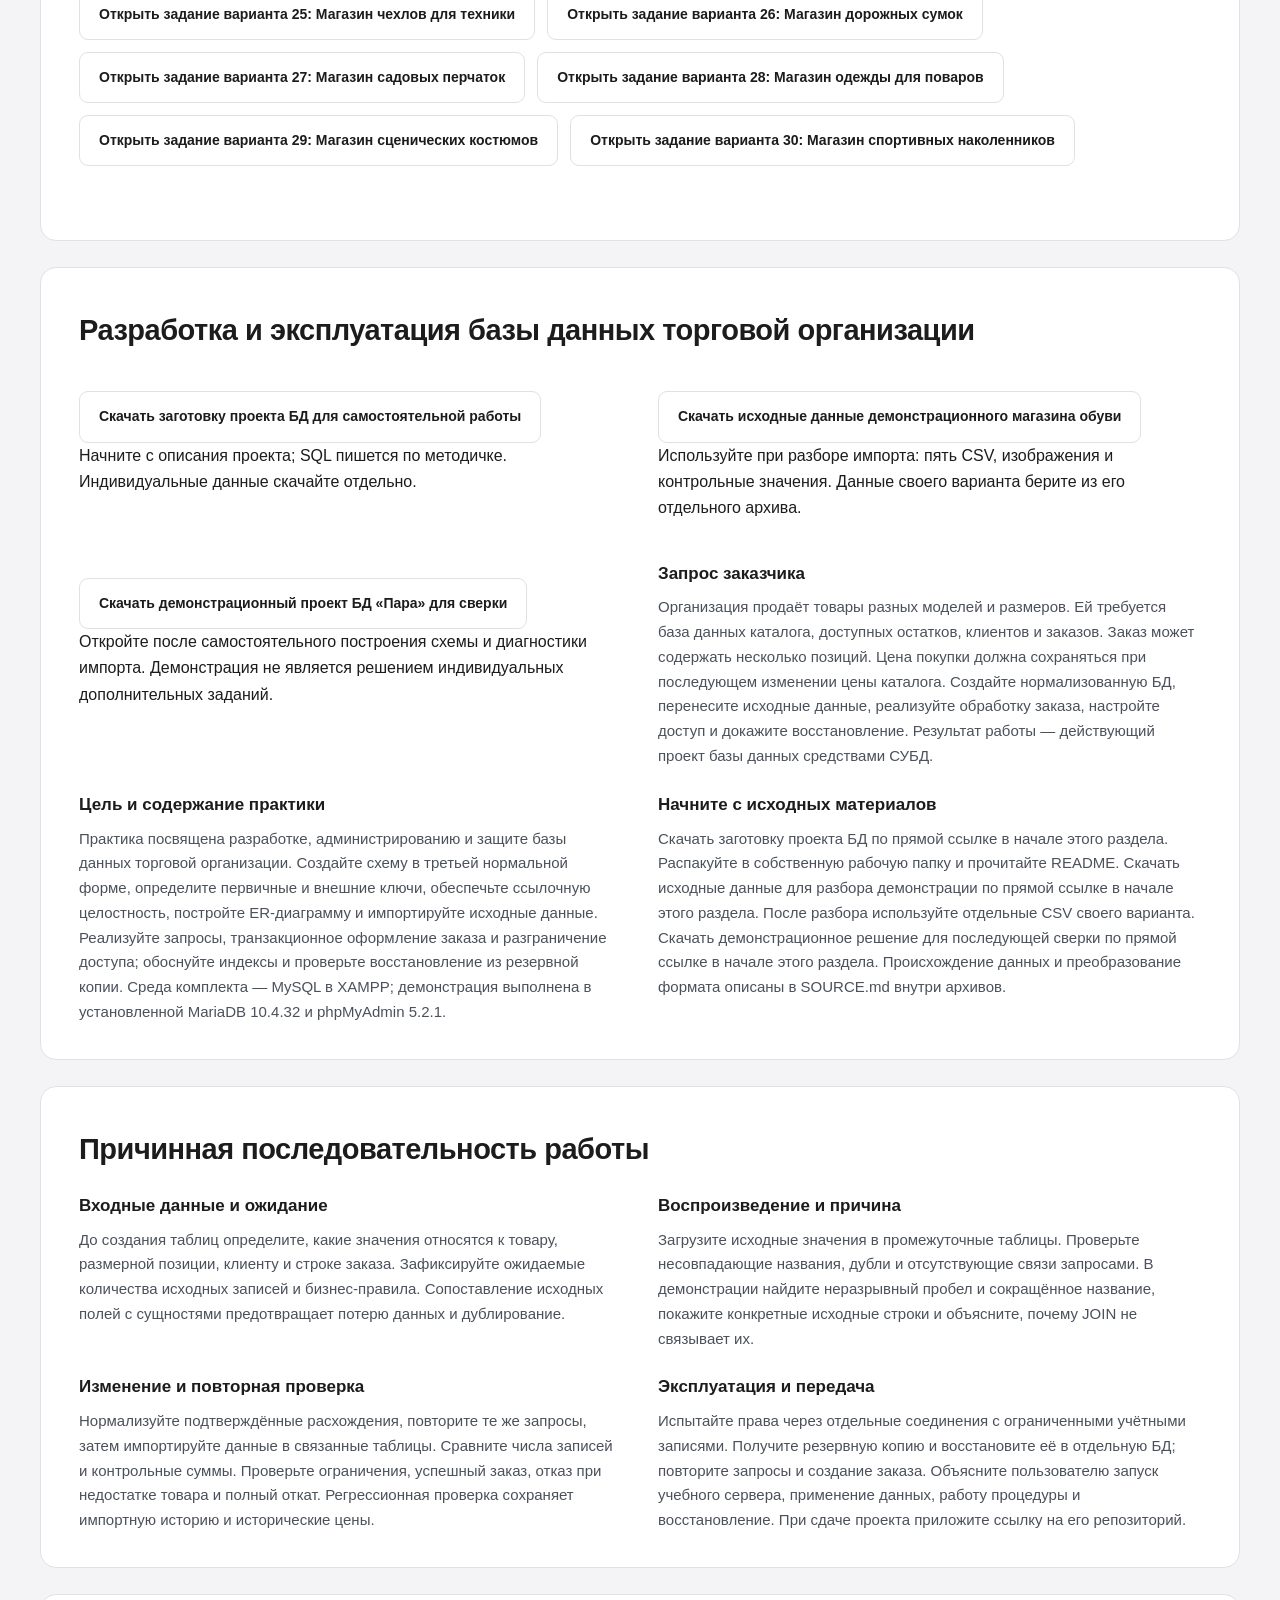
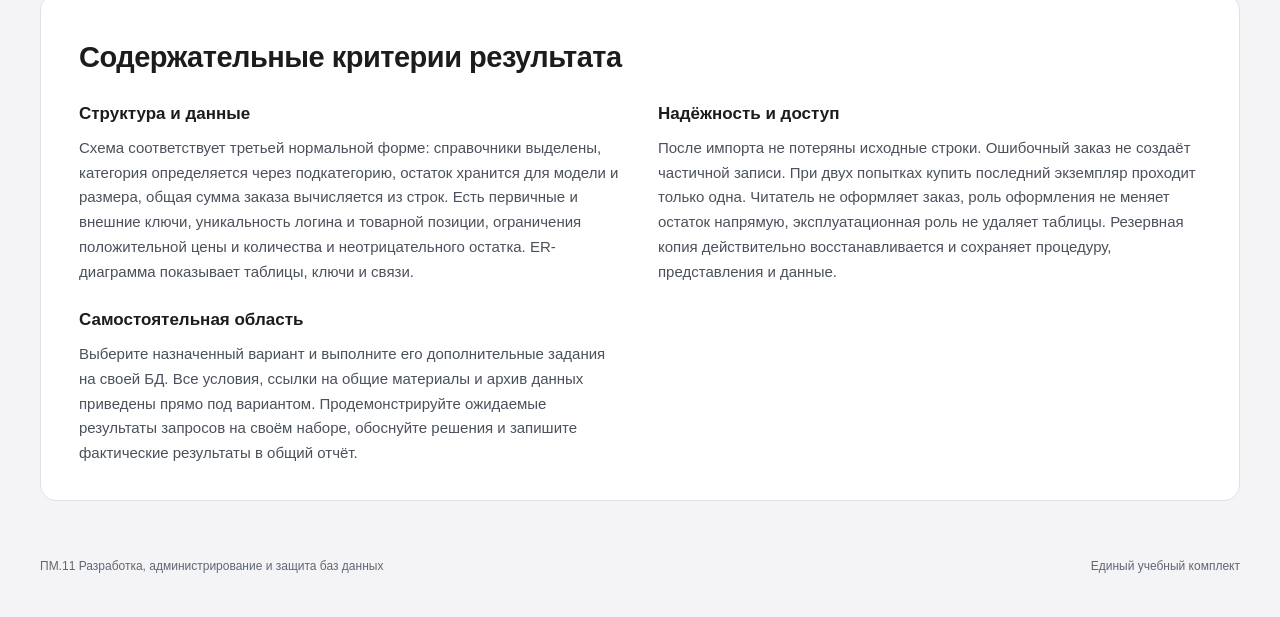
==== commit 3e1f6495: "Revise UP.11 wording without KIM references; preserve task and data" ====
--- a/site/index.html
+++ b/site/index.html
@@ -1 +1 @@
-<!doctype html><html lang="ru"><head><meta charset="utf-8"><meta name="viewport" content="width=device-width,initial-scale=1"><title>Учебная практика ПМ.11 «Разработка, администрирование и защита баз данных»</title><link rel="icon" href="assets/favicon.svg"><link rel="stylesheet" href="assets/style.css"></head><body><a class="skip" href="#main">Перейти к содержанию</a><header class="shell top"><a class="brand" href="index.html"><span class="emblem">УП</span><span><strong>Практика / Методические материалы</strong><small>4 курс · 7 семестр · MySQL в XAMPP и phpMyAdmin</small></span></a><span class="version">Версия 1.1</span></header><div class="shell"><nav><a href="index.html" aria-current=page>Задание</a><a href="lessons.html" >Инструкция и образец</a><a href="areas.html" >Предметные области</a></nav><main id="main"><section class="hero"><p class="eyebrow">Учебный маршрут / 2026-2027</p><h1>Учебная практика ПМ.11 «Разработка, администрирование и защита баз данных»</h1><p>4 курс · 7 семестр · MySQL в XAMPP и phpMyAdmin</p><span class="badge">Учебный комплект</span></section><div class="downloads"><a class="button" href="downloads/assignment.pdf">Скачать задание практики (PDF)</a><a class="button" href="downloads/guide.pdf">Скачать методичку и образец (PDF)</a><a class="button" href="downloads/report-template.md">Скачать общий шаблон отчёта (Markdown)</a><a class="button" href="areas.html#variant-01">Открыть индивидуальные задания</a></div><article class="lesson" id="variant-index"><h2>Ссылки на индивидуальные задания</h2><div class="downloads"><a class="button" href="areas.html#variant-01">Открыть задание варианта 01: Магазин спортивной обуви</a><a class="button" href="areas.html#variant-02">Открыть задание варианта 02: Магазин рабочей одежды</a><a class="button" href="areas.html#variant-03">Открыть задание варианта 03: Магазин детской одежды</a><a class="button" href="areas.html#variant-04">Открыть задание варианта 04: Магазин туристического снаряжения</a><a class="button" href="areas.html#variant-05">Открыть задание варианта 05: Магазин велосипедных аксессуаров</a><a class="button" href="areas.html#variant-06">Открыть задание варианта 06: Магазин школьной формы</a><a class="button" href="areas.html#variant-07">Открыть задание варианта 07: Магазин медицинской одежды</a><a class="button" href="areas.html#variant-08">Открыть задание варианта 08: Магазин зимней одежды</a><a class="button" href="areas.html#variant-09">Открыть задание варианта 09: Магазин головных уборов</a><a class="button" href="areas.html#variant-10">Открыть задание варианта 10: Магазин кожаных перчаток</a><a class="button" href="areas.html#variant-11">Открыть задание варианта 11: Магазин спортивной формы</a><a class="button" href="areas.html#variant-12">Открыть задание варианта 12: Магазин дождевой одежды</a><a class="button" href="areas.html#variant-13">Открыть задание варианта 13: Магазин танцевальной обуви</a><a class="button" href="areas.html#variant-14">Открыть задание варианта 14: Магазин коньков</a><a class="button" href="areas.html#variant-15">Открыть задание варианта 15: Магазин лыжной экипировки</a><a class="button" href="areas.html#variant-16">Открыть задание варианта 16: Магазин плавательных принадлежностей</a><a class="button" href="areas.html#variant-17">Открыть задание варианта 17: Магазин одежды для собак</a><a class="button" href="areas.html#variant-18">Открыть задание варианта 18: Магазин защитной экипировки</a><a class="button" href="areas.html#variant-19">Открыть задание варианта 19: Магазин ремней</a><a class="button" href="areas.html#variant-20">Открыть задание варианта 20: Магазин носков</a><a class="button" href="areas.html#variant-21">Открыть задание варианта 21: Магазин постельного белья</a><a class="button" href="areas.html#variant-22">Открыть задание варианта 22: Магазин столового текстиля</a><a class="button" href="areas.html#variant-23">Открыть задание варианта 23: Магазин штор</a><a class="button" href="areas.html#variant-24">Открыть задание варианта 24: Магазин ковриков</a><a class="button" href="areas.html#variant-25">Открыть задание варианта 25: Магазин чехлов для техники</a><a class="button" href="areas.html#variant-26">Открыть задание варианта 26: Магазин дорожных сумок</a><a class="button" href="areas.html#variant-27">Открыть задание варианта 27: Магазин садовых перчаток</a><a class="button" href="areas.html#variant-28">Открыть задание варианта 28: Магазин одежды для поваров</a><a class="button" href="areas.html#variant-29">Открыть задание варианта 29: Магазин сценических костюмов</a><a class="button" href="areas.html#variant-30">Открыть задание варианта 30: Магазин спортивных наколенников</a></div></article><article class="lesson" id="page-1"><p class="eyebrow"></p><h2>Разработка и эксплуатация базы данных торговой организации</h2><div class="blocks"><p class="block"><a class="button" href="downloads/database-starter.zip">Скачать заготовку проекта БД для самостоятельной работы</a><br>Начните с описания проекта; SQL пишется по методичке. Индивидуальные данные скачайте отдельно.</p><p class="block"><a class="button" href="downloads/demo-data.zip">Скачать данные ДЭ для демонстрационного магазина обуви</a><br>Используйте при разборе импорта: пять CSV, изображения и контрольные значения. Данные своего варианта берите из его отдельного архива.</p><p class="block"><a class="button" href="downloads/demo-solution.zip">Скачать демонстрационный проект БД «Пара» для сверки</a><br>Откройте после самостоятельного построения схемы и диагностики импорта. Демонстрация не является решением индивидуальных дополнительных заданий.</p><section class="block text"><h3>Запрос заказчика</h3><p>Организация продаёт товары разных моделей и размеров. Ей требуется база данных каталога, доступных остатков, клиентов и заказов. Заказ может содержать несколько позиций. Цена покупки должна сохраняться при последующем изменении цены каталога. Создайте нормализованную БД, перенесите исходные данные, реализуйте обработку заказа, настройте доступ и докажите восстановление. Результат работы — действующий проект базы данных средствами СУБД.</p></section><section class="block text"><h3>Основание</h3><p>Идея и требования к схеме и импорту взяты из задания 1 КИМ 09.02.07-2-2027, том 1, страницы 35–36. Третья нормальная форма, ключи, ссылочная целостность, ER-диаграмма и загрузка исходных данных относятся к этой основе. Транзакции, роли, индексы и восстановление добавлены для задач ПМ.11. Среда комплекта — MySQL в XAMPP; демонстрация выполнена в установленной MariaDB 10.4.32 и phpMyAdmin 5.2.1.</p></section><section class="block text"><h3>Начните с исходных материалов</h3><p>Скачать заготовку проекта БД по прямой ссылке в начале этого раздела. Распакуйте в собственную рабочую папку и прочитайте README. Скачать данные ДЭ для разбора демонстрации по прямой ссылке в начале этого раздела. После разбора используйте отдельные CSV своего варианта. Скачать демонстрационное решение для последующей сверки по прямой ссылке в начале этого раздела. Происхождение данных и преобразование формата описаны в SOURCE.md внутри архивов.</p></section></div></article><article class="lesson" id="page-2"><p class="eyebrow"></p><h2>Причинная последовательность работы</h2><div class="blocks"><section class="block text"><h3>Входные данные и ожидание</h3><p>До создания таблиц определите, какие значения относятся к товару, размерной позиции, клиенту и строке заказа. Зафиксируйте ожидаемые количества исходных записей и бизнес-правила. Сопоставление исходных полей с сущностями предотвращает потерю данных и дублирование.</p></section><section class="block text"><h3>Воспроизведение и причина</h3><p>Загрузите исходные значения в промежуточные таблицы. Проверьте несовпадающие названия, дубли и отсутствующие связи запросами. В демонстрации найдите неразрывный пробел и сокращённое название, покажите конкретные исходные строки и объясните, почему JOIN не связывает их.</p></section><section class="block text"><h3>Изменение и повторная проверка</h3><p>Нормализуйте подтверждённые расхождения, повторите те же запросы, затем импортируйте данные в связанные таблицы. Сравните числа записей и контрольные суммы. Проверьте ограничения, успешный заказ, отказ при недостатке товара и полный откат. Регрессионная проверка сохраняет импортную историю и исторические цены.</p></section><section class="block text"><h3>Эксплуатация и передача</h3><p>Испытайте права через отдельные соединения с ограниченными учётными записями. Получите резервную копию и восстановите её в отдельную БД; повторите запросы и создание заказа. Объясните пользователю запуск учебного сервера, применение данных, работу процедуры и восстановление. При сдаче проекта приложите ссылку на его репозиторий.</p></section></div></article><article class="lesson" id="page-3"><p class="eyebrow"></p><h2>Содержательные критерии результата</h2><div class="blocks"><section class="block text"><h3>Структура и данные</h3><p>Схема соответствует третьей нормальной форме: справочники выделены, категория определяется через подкатегорию, остаток хранится для модели и размера, общая сумма заказа вычисляется из строк. Есть первичные и внешние ключи, уникальность логина и товарной позиции, ограничения положительной цены и количества и неотрицательного остатка. ER-диаграмма показывает таблицы, ключи и связи.</p></section><section class="block text"><h3>Надёжность и доступ</h3><p>После импорта не потеряны исходные строки. Ошибочный заказ не создаёт частичной записи. При двух попытках купить последний экземпляр проходит только одна. Читатель не оформляет заказ, роль оформления не меняет остаток напрямую, эксплуатационная роль не удаляет таблицы. Резервная копия действительно восстанавливается и сохраняет процедуру, представления и данные.</p></section><section class="block text"><h3>Самостоятельная область</h3><p>Выберите назначенный вариант и выполните его дополнительные задания на своей БД. Все условия, ссылки на общие материалы и архив данных приведены прямо под вариантом. Продемонстрируйте ожидаемые результаты запросов на своём наборе, обоснуйте решения и запишите фактические результаты в общий отчёт.</p></section></div></article></main><footer><span>ПМ.11 Разработка, администрирование и защита баз данных</span><span>Единый учебный комплект</span></footer></div></body></html>+<!doctype html><html lang="ru"><head><meta charset="utf-8"><meta name="viewport" content="width=device-width,initial-scale=1"><title>Учебная практика ПМ.11 «Разработка, администрирование и защита баз данных»</title><link rel="icon" href="assets/favicon.svg"><link rel="stylesheet" href="assets/style.css"></head><body><a class="skip" href="#main">Перейти к содержанию</a><header class="shell top"><a class="brand" href="index.html"><span class="emblem">УП</span><span><strong>Практика / Методические материалы</strong><small>4 курс · 7 семестр · MySQL в XAMPP и phpMyAdmin</small></span></a><span class="version">Версия 1.2</span></header><div class="shell"><nav><a href="index.html" aria-current=page>Задание</a><a href="lessons.html" >Инструкция и образец</a><a href="areas.html" >Предметные области</a></nav><main id="main"><section class="hero"><p class="eyebrow">Учебный маршрут / 2026-2027</p><h1>Учебная практика ПМ.11 «Разработка, администрирование и защита баз данных»</h1><p>4 курс · 7 семестр · MySQL в XAMPP и phpMyAdmin</p><span class="badge">Учебный комплект</span></section><div class="downloads"><a class="button" href="downloads/assignment.pdf">Скачать задание практики (PDF)</a><a class="button" href="downloads/guide.pdf">Скачать методичку и образец (PDF)</a><a class="button" href="downloads/report-template.md">Скачать общий шаблон отчёта (Markdown)</a><a class="button" href="areas.html#variant-01">Открыть индивидуальные задания</a></div><article class="lesson" id="variant-index"><h2>Ссылки на индивидуальные задания</h2><div class="downloads"><a class="button" href="areas.html#variant-01">Открыть задание варианта 01: Магазин спортивной обуви</a><a class="button" href="areas.html#variant-02">Открыть задание варианта 02: Магазин рабочей одежды</a><a class="button" href="areas.html#variant-03">Открыть задание варианта 03: Магазин детской одежды</a><a class="button" href="areas.html#variant-04">Открыть задание варианта 04: Магазин туристического снаряжения</a><a class="button" href="areas.html#variant-05">Открыть задание варианта 05: Магазин велосипедных аксессуаров</a><a class="button" href="areas.html#variant-06">Открыть задание варианта 06: Магазин школьной формы</a><a class="button" href="areas.html#variant-07">Открыть задание варианта 07: Магазин медицинской одежды</a><a class="button" href="areas.html#variant-08">Открыть задание варианта 08: Магазин зимней одежды</a><a class="button" href="areas.html#variant-09">Открыть задание варианта 09: Магазин головных уборов</a><a class="button" href="areas.html#variant-10">Открыть задание варианта 10: Магазин кожаных перчаток</a><a class="button" href="areas.html#variant-11">Открыть задание варианта 11: Магазин спортивной формы</a><a class="button" href="areas.html#variant-12">Открыть задание варианта 12: Магазин дождевой одежды</a><a class="button" href="areas.html#variant-13">Открыть задание варианта 13: Магазин танцевальной обуви</a><a class="button" href="areas.html#variant-14">Открыть задание варианта 14: Магазин коньков</a><a class="button" href="areas.html#variant-15">Открыть задание варианта 15: Магазин лыжной экипировки</a><a class="button" href="areas.html#variant-16">Открыть задание варианта 16: Магазин плавательных принадлежностей</a><a class="button" href="areas.html#variant-17">Открыть задание варианта 17: Магазин одежды для собак</a><a class="button" href="areas.html#variant-18">Открыть задание варианта 18: Магазин защитной экипировки</a><a class="button" href="areas.html#variant-19">Открыть задание варианта 19: Магазин ремней</a><a class="button" href="areas.html#variant-20">Открыть задание варианта 20: Магазин носков</a><a class="button" href="areas.html#variant-21">Открыть задание варианта 21: Магазин постельного белья</a><a class="button" href="areas.html#variant-22">Открыть задание варианта 22: Магазин столового текстиля</a><a class="button" href="areas.html#variant-23">Открыть задание варианта 23: Магазин штор</a><a class="button" href="areas.html#variant-24">Открыть задание варианта 24: Магазин ковриков</a><a class="button" href="areas.html#variant-25">Открыть задание варианта 25: Магазин чехлов для техники</a><a class="button" href="areas.html#variant-26">Открыть задание варианта 26: Магазин дорожных сумок</a><a class="button" href="areas.html#variant-27">Открыть задание варианта 27: Магазин садовых перчаток</a><a class="button" href="areas.html#variant-28">Открыть задание варианта 28: Магазин одежды для поваров</a><a class="button" href="areas.html#variant-29">Открыть задание варианта 29: Магазин сценических костюмов</a><a class="button" href="areas.html#variant-30">Открыть задание варианта 30: Магазин спортивных наколенников</a></div></article><article class="lesson" id="page-1"><p class="eyebrow"></p><h2>Разработка и эксплуатация базы данных торговой организации</h2><div class="blocks"><p class="block"><a class="button" href="downloads/database-starter.zip">Скачать заготовку проекта БД для самостоятельной работы</a><br>Начните с описания проекта; SQL пишется по методичке. Индивидуальные данные скачайте отдельно.</p><p class="block"><a class="button" href="downloads/demo-data.zip">Скачать исходные данные демонстрационного магазина обуви</a><br>Используйте при разборе импорта: пять CSV, изображения и контрольные значения. Данные своего варианта берите из его отдельного архива.</p><p class="block"><a class="button" href="downloads/demo-solution.zip">Скачать демонстрационный проект БД «Пара» для сверки</a><br>Откройте после самостоятельного построения схемы и диагностики импорта. Демонстрация не является решением индивидуальных дополнительных заданий.</p><section class="block text"><h3>Запрос заказчика</h3><p>Организация продаёт товары разных моделей и размеров. Ей требуется база данных каталога, доступных остатков, клиентов и заказов. Заказ может содержать несколько позиций. Цена покупки должна сохраняться при последующем изменении цены каталога. Создайте нормализованную БД, перенесите исходные данные, реализуйте обработку заказа, настройте доступ и докажите восстановление. Результат работы — действующий проект базы данных средствами СУБД.</p></section><section class="block text"><h3>Цель и содержание практики</h3><p>Практика посвящена разработке, администрированию и защите базы данных торговой организации. Создайте схему в третьей нормальной форме, определите первичные и внешние ключи, обеспечьте ссылочную целостность, постройте ER-диаграмму и импортируйте исходные данные. Реализуйте запросы, транзакционное оформление заказа и разграничение доступа; обоснуйте индексы и проверьте восстановление из резервной копии. Среда комплекта — MySQL в XAMPP; демонстрация выполнена в установленной MariaDB 10.4.32 и phpMyAdmin 5.2.1.</p></section><section class="block text"><h3>Начните с исходных материалов</h3><p>Скачать заготовку проекта БД по прямой ссылке в начале этого раздела. Распакуйте в собственную рабочую папку и прочитайте README. Скачать исходные данные для разбора демонстрации по прямой ссылке в начале этого раздела. После разбора используйте отдельные CSV своего варианта. Скачать демонстрационное решение для последующей сверки по прямой ссылке в начале этого раздела. Происхождение данных и преобразование формата описаны в SOURCE.md внутри архивов.</p></section></div></article><article class="lesson" id="page-2"><p class="eyebrow"></p><h2>Причинная последовательность работы</h2><div class="blocks"><section class="block text"><h3>Входные данные и ожидание</h3><p>До создания таблиц определите, какие значения относятся к товару, размерной позиции, клиенту и строке заказа. Зафиксируйте ожидаемые количества исходных записей и бизнес-правила. Сопоставление исходных полей с сущностями предотвращает потерю данных и дублирование.</p></section><section class="block text"><h3>Воспроизведение и причина</h3><p>Загрузите исходные значения в промежуточные таблицы. Проверьте несовпадающие названия, дубли и отсутствующие связи запросами. В демонстрации найдите неразрывный пробел и сокращённое название, покажите конкретные исходные строки и объясните, почему JOIN не связывает их.</p></section><section class="block text"><h3>Изменение и повторная проверка</h3><p>Нормализуйте подтверждённые расхождения, повторите те же запросы, затем импортируйте данные в связанные таблицы. Сравните числа записей и контрольные суммы. Проверьте ограничения, успешный заказ, отказ при недостатке товара и полный откат. Регрессионная проверка сохраняет импортную историю и исторические цены.</p></section><section class="block text"><h3>Эксплуатация и передача</h3><p>Испытайте права через отдельные соединения с ограниченными учётными записями. Получите резервную копию и восстановите её в отдельную БД; повторите запросы и создание заказа. Объясните пользователю запуск учебного сервера, применение данных, работу процедуры и восстановление. При сдаче проекта приложите ссылку на его репозиторий.</p></section></div></article><article class="lesson" id="page-3"><p class="eyebrow"></p><h2>Содержательные критерии результата</h2><div class="blocks"><section class="block text"><h3>Структура и данные</h3><p>Схема соответствует третьей нормальной форме: справочники выделены, категория определяется через подкатегорию, остаток хранится для модели и размера, общая сумма заказа вычисляется из строк. Есть первичные и внешние ключи, уникальность логина и товарной позиции, ограничения положительной цены и количества и неотрицательного остатка. ER-диаграмма показывает таблицы, ключи и связи.</p></section><section class="block text"><h3>Надёжность и доступ</h3><p>После импорта не потеряны исходные строки. Ошибочный заказ не создаёт частичной записи. При двух попытках купить последний экземпляр проходит только одна. Читатель не оформляет заказ, роль оформления не меняет остаток напрямую, эксплуатационная роль не удаляет таблицы. Резервная копия действительно восстанавливается и сохраняет процедуру, представления и данные.</p></section><section class="block text"><h3>Самостоятельная область</h3><p>Выберите назначенный вариант и выполните его дополнительные задания на своей БД. Все условия, ссылки на общие материалы и архив данных приведены прямо под вариантом. Продемонстрируйте ожидаемые результаты запросов на своём наборе, обоснуйте решения и запишите фактические результаты в общий отчёт.</p></section></div></article></main><footer><span>ПМ.11 Разработка, администрирование и защита баз данных</span><span>Единый учебный комплект</span></footer></div></body></html>
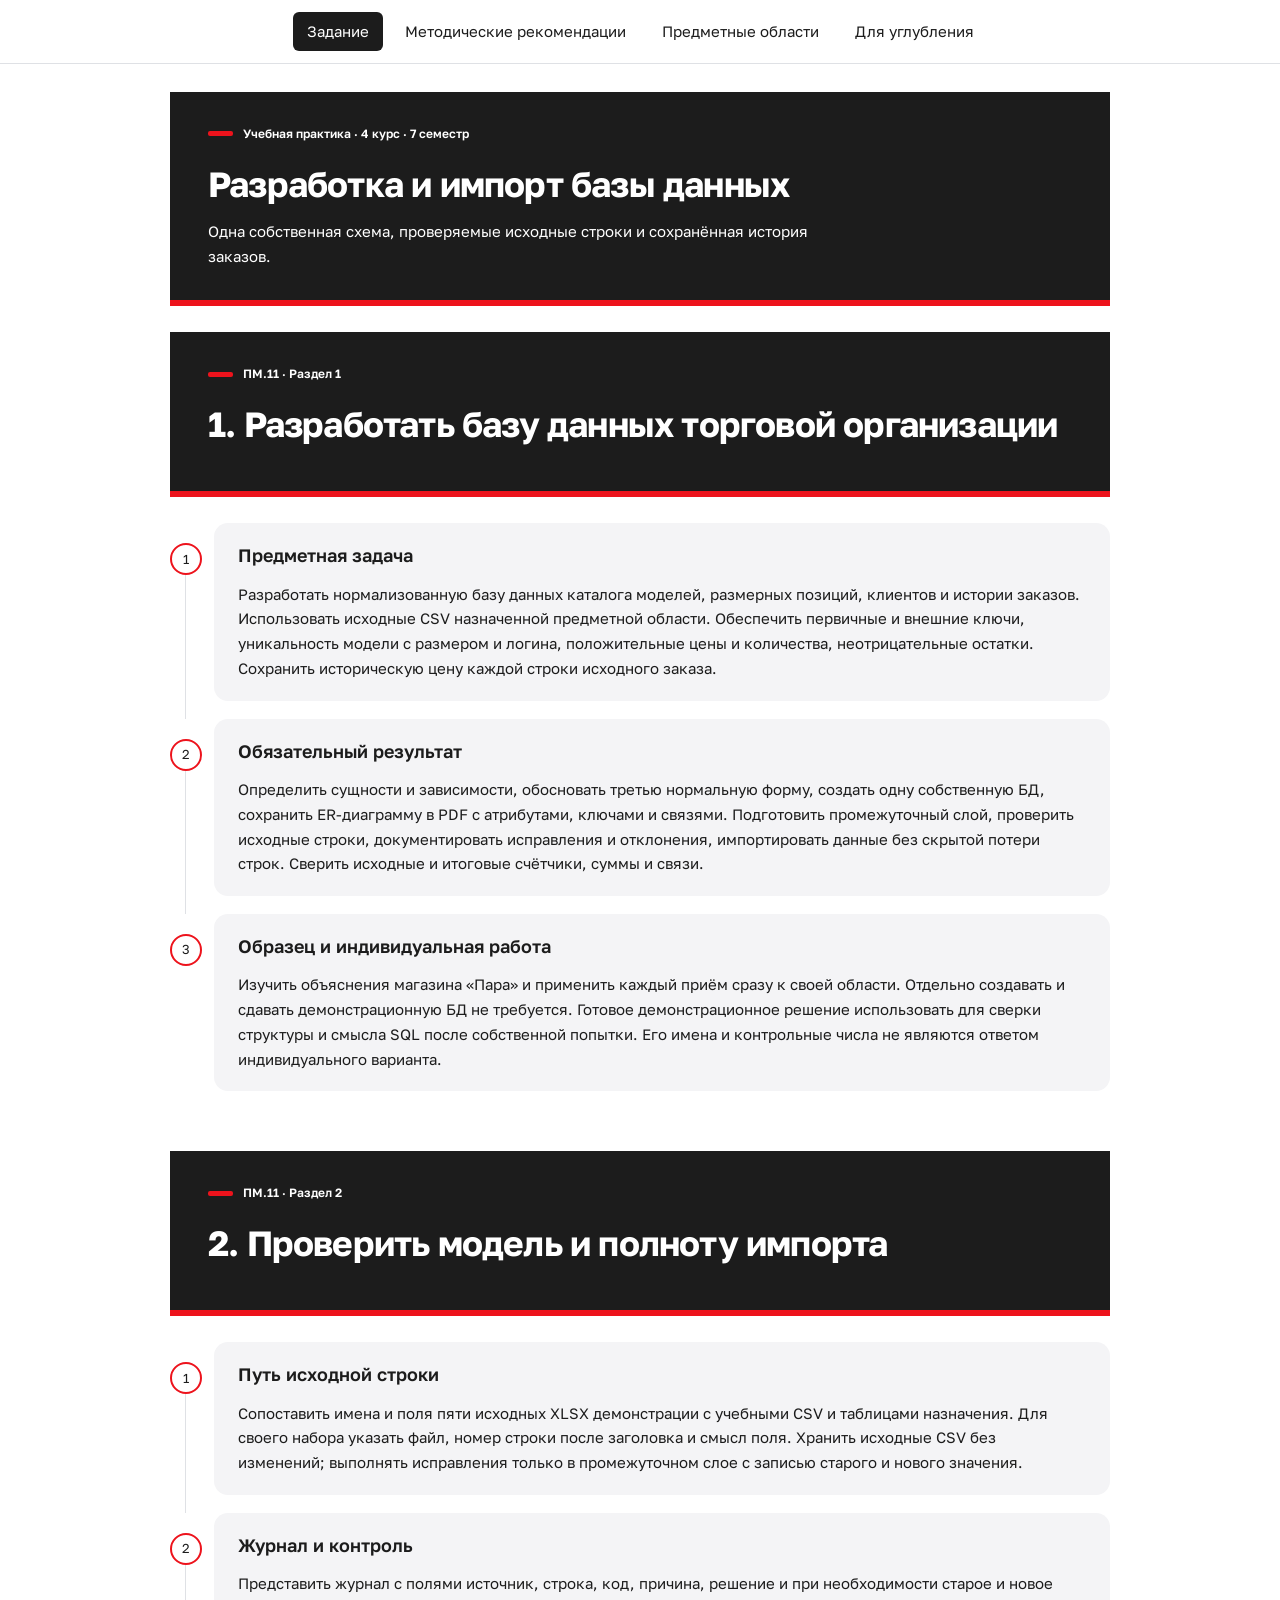
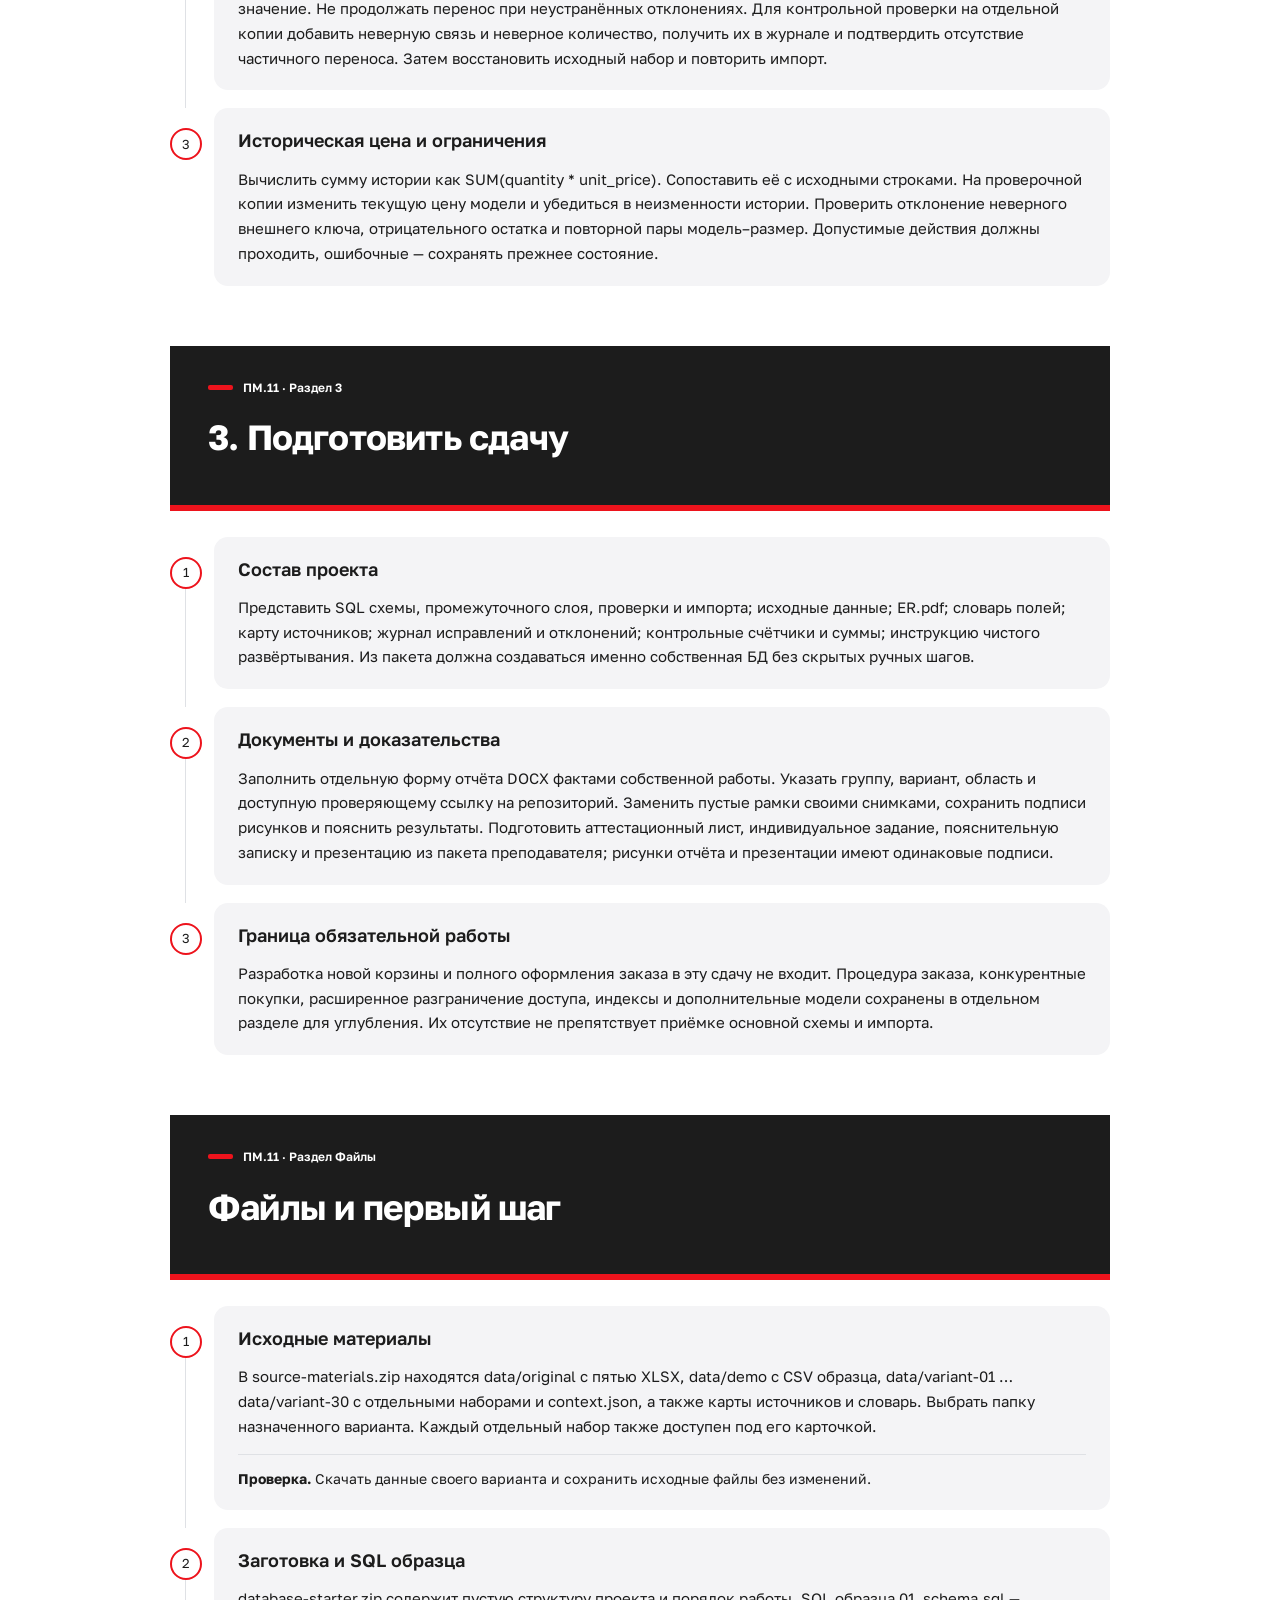
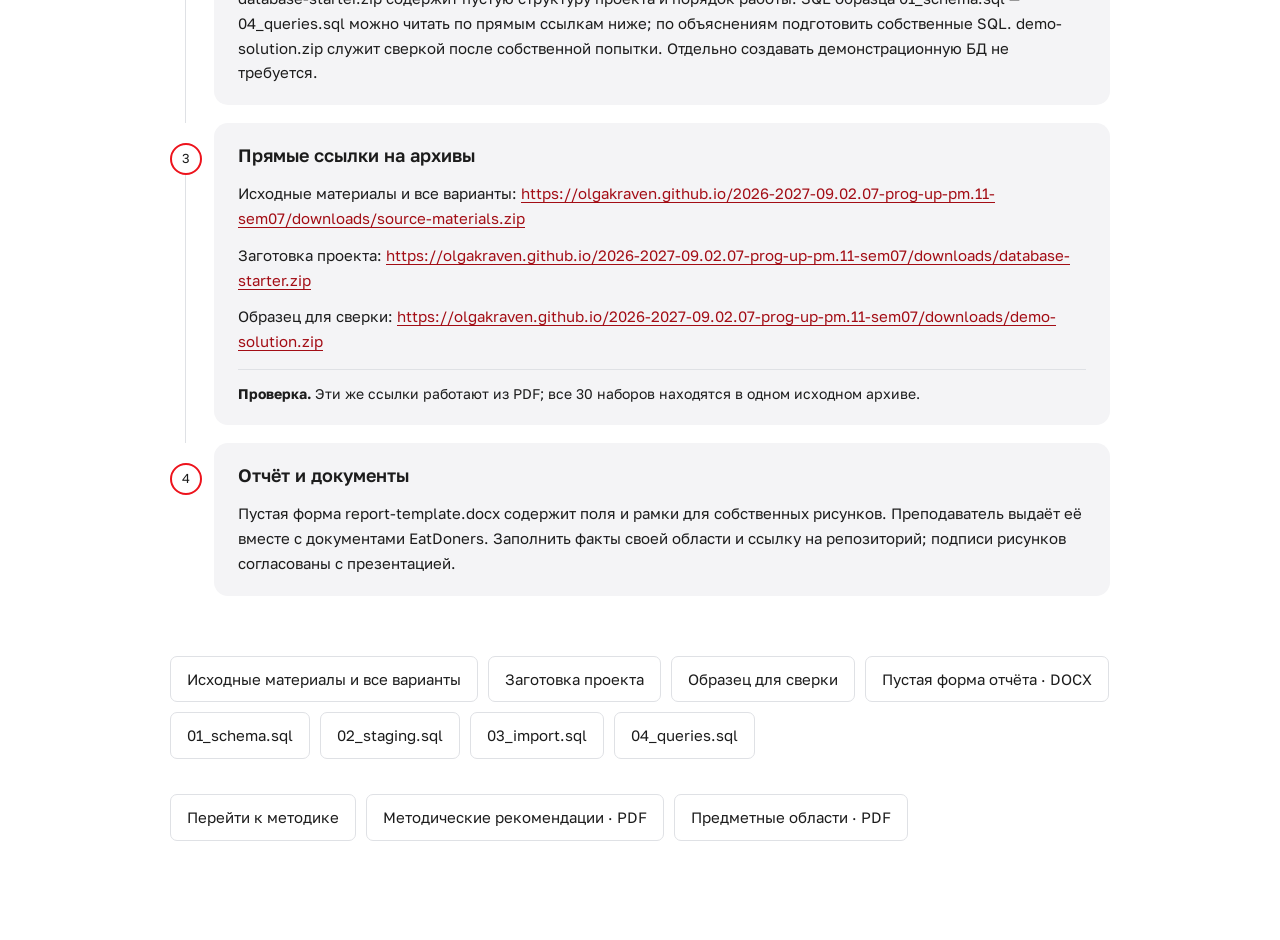
==== commit 229a91ce: "Сосредоточить УП ПМ.11 на схеме и проверяемом импорте данных" ====
--- a/site/index.html
+++ b/site/index.html
@@ -1 +1 @@
-<!doctype html><html lang="ru"><head><meta charset="utf-8"><meta name="viewport" content="width=device-width,initial-scale=1"><title>Учебная практика ПМ.11 «Разработка, администрирование и защита баз данных»</title><link rel="icon" href="assets/favicon.svg"><link rel="stylesheet" href="assets/style.css"></head><body><a class="skip" href="#main">Перейти к содержанию</a><header class="shell top"><a class="brand" href="index.html"><span class="emblem">УП</span><span><strong>Практика / Методические материалы</strong><small>4 курс · 7 семестр · MySQL в XAMPP и phpMyAdmin</small></span></a><span class="version">Версия 1.2</span></header><div class="shell"><nav><a href="index.html" aria-current=page>Задание</a><a href="lessons.html" >Инструкция и образец</a><a href="areas.html" >Предметные области</a></nav><main id="main"><section class="hero"><p class="eyebrow">Учебный маршрут / 2026-2027</p><h1>Учебная практика ПМ.11 «Разработка, администрирование и защита баз данных»</h1><p>4 курс · 7 семестр · MySQL в XAMPP и phpMyAdmin</p><span class="badge">Учебный комплект</span></section><div class="downloads"><a class="button" href="downloads/assignment.pdf">Скачать задание практики (PDF)</a><a class="button" href="downloads/guide.pdf">Скачать методичку и образец (PDF)</a><a class="button" href="downloads/report-template.md">Скачать общий шаблон отчёта (Markdown)</a><a class="button" href="areas.html#variant-01">Открыть индивидуальные задания</a></div><article class="lesson" id="variant-index"><h2>Ссылки на индивидуальные задания</h2><div class="downloads"><a class="button" href="areas.html#variant-01">Открыть задание варианта 01: Магазин спортивной обуви</a><a class="button" href="areas.html#variant-02">Открыть задание варианта 02: Магазин рабочей одежды</a><a class="button" href="areas.html#variant-03">Открыть задание варианта 03: Магазин детской одежды</a><a class="button" href="areas.html#variant-04">Открыть задание варианта 04: Магазин туристического снаряжения</a><a class="button" href="areas.html#variant-05">Открыть задание варианта 05: Магазин велосипедных аксессуаров</a><a class="button" href="areas.html#variant-06">Открыть задание варианта 06: Магазин школьной формы</a><a class="button" href="areas.html#variant-07">Открыть задание варианта 07: Магазин медицинской одежды</a><a class="button" href="areas.html#variant-08">Открыть задание варианта 08: Магазин зимней одежды</a><a class="button" href="areas.html#variant-09">Открыть задание варианта 09: Магазин головных уборов</a><a class="button" href="areas.html#variant-10">Открыть задание варианта 10: Магазин кожаных перчаток</a><a class="button" href="areas.html#variant-11">Открыть задание варианта 11: Магазин спортивной формы</a><a class="button" href="areas.html#variant-12">Открыть задание варианта 12: Магазин дождевой одежды</a><a class="button" href="areas.html#variant-13">Открыть задание варианта 13: Магазин танцевальной обуви</a><a class="button" href="areas.html#variant-14">Открыть задание варианта 14: Магазин коньков</a><a class="button" href="areas.html#variant-15">Открыть задание варианта 15: Магазин лыжной экипировки</a><a class="button" href="areas.html#variant-16">Открыть задание варианта 16: Магазин плавательных принадлежностей</a><a class="button" href="areas.html#variant-17">Открыть задание варианта 17: Магазин одежды для собак</a><a class="button" href="areas.html#variant-18">Открыть задание варианта 18: Магазин защитной экипировки</a><a class="button" href="areas.html#variant-19">Открыть задание варианта 19: Магазин ремней</a><a class="button" href="areas.html#variant-20">Открыть задание варианта 20: Магазин носков</a><a class="button" href="areas.html#variant-21">Открыть задание варианта 21: Магазин постельного белья</a><a class="button" href="areas.html#variant-22">Открыть задание варианта 22: Магазин столового текстиля</a><a class="button" href="areas.html#variant-23">Открыть задание варианта 23: Магазин штор</a><a class="button" href="areas.html#variant-24">Открыть задание варианта 24: Магазин ковриков</a><a class="button" href="areas.html#variant-25">Открыть задание варианта 25: Магазин чехлов для техники</a><a class="button" href="areas.html#variant-26">Открыть задание варианта 26: Магазин дорожных сумок</a><a class="button" href="areas.html#variant-27">Открыть задание варианта 27: Магазин садовых перчаток</a><a class="button" href="areas.html#variant-28">Открыть задание варианта 28: Магазин одежды для поваров</a><a class="button" href="areas.html#variant-29">Открыть задание варианта 29: Магазин сценических костюмов</a><a class="button" href="areas.html#variant-30">Открыть задание варианта 30: Магазин спортивных наколенников</a></div></article><article class="lesson" id="page-1"><p class="eyebrow"></p><h2>Разработка и эксплуатация базы данных торговой организации</h2><div class="blocks"><p class="block"><a class="button" href="downloads/database-starter.zip">Скачать заготовку проекта БД для самостоятельной работы</a><br>Начните с описания проекта; SQL пишется по методичке. Индивидуальные данные скачайте отдельно.</p><p class="block"><a class="button" href="downloads/demo-data.zip">Скачать исходные данные демонстрационного магазина обуви</a><br>Используйте при разборе импорта: пять CSV, изображения и контрольные значения. Данные своего варианта берите из его отдельного архива.</p><p class="block"><a class="button" href="downloads/demo-solution.zip">Скачать демонстрационный проект БД «Пара» для сверки</a><br>Откройте после самостоятельного построения схемы и диагностики импорта. Демонстрация не является решением индивидуальных дополнительных заданий.</p><section class="block text"><h3>Запрос заказчика</h3><p>Организация продаёт товары разных моделей и размеров. Ей требуется база данных каталога, доступных остатков, клиентов и заказов. Заказ может содержать несколько позиций. Цена покупки должна сохраняться при последующем изменении цены каталога. Создайте нормализованную БД, перенесите исходные данные, реализуйте обработку заказа, настройте доступ и докажите восстановление. Результат работы — действующий проект базы данных средствами СУБД.</p></section><section class="block text"><h3>Цель и содержание практики</h3><p>Практика посвящена разработке, администрированию и защите базы данных торговой организации. Создайте схему в третьей нормальной форме, определите первичные и внешние ключи, обеспечьте ссылочную целостность, постройте ER-диаграмму и импортируйте исходные данные. Реализуйте запросы, транзакционное оформление заказа и разграничение доступа; обоснуйте индексы и проверьте восстановление из резервной копии. Среда комплекта — MySQL в XAMPP; демонстрация выполнена в установленной MariaDB 10.4.32 и phpMyAdmin 5.2.1.</p></section><section class="block text"><h3>Начните с исходных материалов</h3><p>Скачать заготовку проекта БД по прямой ссылке в начале этого раздела. Распакуйте в собственную рабочую папку и прочитайте README. Скачать исходные данные для разбора демонстрации по прямой ссылке в начале этого раздела. После разбора используйте отдельные CSV своего варианта. Скачать демонстрационное решение для последующей сверки по прямой ссылке в начале этого раздела. Происхождение данных и преобразование формата описаны в SOURCE.md внутри архивов.</p></section></div></article><article class="lesson" id="page-2"><p class="eyebrow"></p><h2>Причинная последовательность работы</h2><div class="blocks"><section class="block text"><h3>Входные данные и ожидание</h3><p>До создания таблиц определите, какие значения относятся к товару, размерной позиции, клиенту и строке заказа. Зафиксируйте ожидаемые количества исходных записей и бизнес-правила. Сопоставление исходных полей с сущностями предотвращает потерю данных и дублирование.</p></section><section class="block text"><h3>Воспроизведение и причина</h3><p>Загрузите исходные значения в промежуточные таблицы. Проверьте несовпадающие названия, дубли и отсутствующие связи запросами. В демонстрации найдите неразрывный пробел и сокращённое название, покажите конкретные исходные строки и объясните, почему JOIN не связывает их.</p></section><section class="block text"><h3>Изменение и повторная проверка</h3><p>Нормализуйте подтверждённые расхождения, повторите те же запросы, затем импортируйте данные в связанные таблицы. Сравните числа записей и контрольные суммы. Проверьте ограничения, успешный заказ, отказ при недостатке товара и полный откат. Регрессионная проверка сохраняет импортную историю и исторические цены.</p></section><section class="block text"><h3>Эксплуатация и передача</h3><p>Испытайте права через отдельные соединения с ограниченными учётными записями. Получите резервную копию и восстановите её в отдельную БД; повторите запросы и создание заказа. Объясните пользователю запуск учебного сервера, применение данных, работу процедуры и восстановление. При сдаче проекта приложите ссылку на его репозиторий.</p></section></div></article><article class="lesson" id="page-3"><p class="eyebrow"></p><h2>Содержательные критерии результата</h2><div class="blocks"><section class="block text"><h3>Структура и данные</h3><p>Схема соответствует третьей нормальной форме: справочники выделены, категория определяется через подкатегорию, остаток хранится для модели и размера, общая сумма заказа вычисляется из строк. Есть первичные и внешние ключи, уникальность логина и товарной позиции, ограничения положительной цены и количества и неотрицательного остатка. ER-диаграмма показывает таблицы, ключи и связи.</p></section><section class="block text"><h3>Надёжность и доступ</h3><p>После импорта не потеряны исходные строки. Ошибочный заказ не создаёт частичной записи. При двух попытках купить последний экземпляр проходит только одна. Читатель не оформляет заказ, роль оформления не меняет остаток напрямую, эксплуатационная роль не удаляет таблицы. Резервная копия действительно восстанавливается и сохраняет процедуру, представления и данные.</p></section><section class="block text"><h3>Самостоятельная область</h3><p>Выберите назначенный вариант и выполните его дополнительные задания на своей БД. Все условия, ссылки на общие материалы и архив данных приведены прямо под вариантом. Продемонстрируйте ожидаемые результаты запросов на своём наборе, обоснуйте решения и запишите фактические результаты в общий отчёт.</p></section></div></article></main><footer><span>ПМ.11 Разработка, администрирование и защита баз данных</span><span>Единый учебный комплект</span></footer></div></body></html>+<!doctype html><html lang="ru"><head><meta charset="utf-8"><meta name="viewport" content="width=device-width,initial-scale=1"><title>Задание — УП ПМ.11</title><link rel="icon" href="assets/favicon.svg"><link rel="stylesheet" href="assets/style.css"></head><body><a class="skip" href="#main">К содержанию</a><nav aria-label="Разделы практики"><a href="index.html" aria-current="page">Задание</a><a href="lessons.html">Методические рекомендации</a><a href="areas.html">Предметные области</a><a href="extensions.html">Для углубления</a></nav><main id="main"><header class="chapter"><p class="kicker">Учебная практика · 4 курс · 7 семестр</p><h1>Разработка и импорт базы данных</h1><p>Одна собственная схема, проверяемые исходные строки и сохранённая история заказов.</p></header><article class="lesson" id="assignment-1"><header class="chapter"><p class="kicker">ПМ.11 · Раздел 1</p><h1>1. Разработать базу данных торговой организации</h1></header><ol class="route"><li class="step"><span class="number">1</span><section class="card"><h3>Предметная задача</h3><p>Разработать нормализованную базу данных каталога моделей, размерных позиций, клиентов и истории заказов. Использовать исходные CSV назначенной предметной области. Обеспечить первичные и внешние ключи, уникальность модели с размером и логина, положительные цены и количества, неотрицательные остатки. Сохранить историческую цену каждой строки исходного заказа.</p></section></li><li class="step"><span class="number">2</span><section class="card"><h3>Обязательный результат</h3><p>Определить сущности и зависимости, обосновать третью нормальную форму, создать одну собственную БД, сохранить ER-диаграмму в PDF с атрибутами, ключами и связями. Подготовить промежуточный слой, проверить исходные строки, документировать исправления и отклонения, импортировать данные без скрытой потери строк. Сверить исходные и итоговые счётчики, суммы и связи.</p></section></li><li class="step"><span class="number">3</span><section class="card"><h3>Образец и индивидуальная работа</h3><p>Изучить объяснения магазина «Пара» и применить каждый приём сразу к своей области. Отдельно создавать и сдавать демонстрационную БД не требуется. Готовое демонстрационное решение использовать для сверки структуры и смысла SQL после собственной попытки. Его имена и контрольные числа не являются ответом индивидуального варианта.</p></section></li></ol></article><article class="lesson" id="assignment-2"><header class="chapter"><p class="kicker">ПМ.11 · Раздел 2</p><h1>2. Проверить модель и полноту импорта</h1></header><ol class="route"><li class="step"><span class="number">1</span><section class="card"><h3>Путь исходной строки</h3><p>Сопоставить имена и поля пяти исходных XLSX демонстрации с учебными CSV и таблицами назначения. Для своего набора указать файл, номер строки после заголовка и смысл поля. Хранить исходные CSV без изменений; выполнять исправления только в промежуточном слое с записью старого и нового значения.</p></section></li><li class="step"><span class="number">2</span><section class="card"><h3>Журнал и контроль</h3><p>Представить журнал с полями источник, строка, код, причина, решение и при необходимости старое и новое значение. Не продолжать перенос при неустранённых отклонениях. Для контрольной проверки на отдельной копии добавить неверную связь и неверное количество, получить их в журнале и подтвердить отсутствие частичного переноса. Затем восстановить исходный набор и повторить импорт.</p></section></li><li class="step"><span class="number">3</span><section class="card"><h3>Историческая цена и ограничения</h3><p>Вычислить сумму истории как SUM(quantity * unit_price). Сопоставить её с исходными строками. На проверочной копии изменить текущую цену модели и убедиться в неизменности истории. Проверить отклонение неверного внешнего ключа, отрицательного остатка и повторной пары модель–размер. Допустимые действия должны проходить, ошибочные — сохранять прежнее состояние.</p></section></li></ol></article><article class="lesson" id="assignment-3"><header class="chapter"><p class="kicker">ПМ.11 · Раздел 3</p><h1>3. Подготовить сдачу</h1></header><ol class="route"><li class="step"><span class="number">1</span><section class="card"><h3>Состав проекта</h3><p>Представить SQL схемы, промежуточного слоя, проверки и импорта; исходные данные; ER.pdf; словарь полей; карту источников; журнал исправлений и отклонений; контрольные счётчики и суммы; инструкцию чистого развёртывания. Из пакета должна создаваться именно собственная БД без скрытых ручных шагов.</p></section></li><li class="step"><span class="number">2</span><section class="card"><h3>Документы и доказательства</h3><p>Заполнить отдельную форму отчёта DOCX фактами собственной работы. Указать группу, вариант, область и доступную проверяющему ссылку на репозиторий. Заменить пустые рамки своими снимками, сохранить подписи рисунков и пояснить результаты. Подготовить аттестационный лист, индивидуальное задание, пояснительную записку и презентацию из пакета преподавателя; рисунки отчёта и презентации имеют одинаковые подписи.</p></section></li><li class="step"><span class="number">3</span><section class="card"><h3>Граница обязательной работы</h3><p>Разработка новой корзины и полного оформления заказа в эту сдачу не входит. Процедура заказа, конкурентные покупки, расширенное разграничение доступа, индексы и дополнительные модели сохранены в отдельном разделе для углубления. Их отсутствие не препятствует приёмке основной схемы и импорта.</p></section></li></ol></article><article class="lesson" id="files"><header class="chapter"><p class="kicker">ПМ.11 · Раздел Файлы</p><h1>Файлы и первый шаг</h1></header><ol class="route"><li class="step"><span class="number">1</span><section class="card"><h3>Исходные материалы</h3><p>В source-materials.zip находятся data/original с пятью XLSX, data/demo с CSV образца, data/variant-01 … data/variant-30 с отдельными наборами и context.json, а также карты источников и словарь. Выбрать папку назначенного варианта. Каждый отдельный набор также доступен под его карточкой.</p><p class="result"><strong>Проверка.</strong> Скачать данные своего варианта и сохранить исходные файлы без изменений.</p></section></li><li class="step"><span class="number">2</span><section class="card"><h3>Заготовка и SQL образца</h3><p>database-starter.zip содержит пустую структуру проекта и порядок работы. SQL образца 01_schema.sql — 04_queries.sql можно читать по прямым ссылкам ниже; по объяснениям подготовить собственные SQL. demo-solution.zip служит сверкой после собственной попытки. Отдельно создавать демонстрационную БД не требуется.</p></section></li><li class="step"><span class="number">3</span><section class="card"><h3>Прямые ссылки на архивы</h3><p>Исходные материалы и все варианты: <a href="https://olgakraven.github.io/2026-2027-09.02.07-prog-up-pm.11-sem07/downloads/source-materials.zip">https://olgakraven.github.io/2026-2027-09.02.07-prog-up-pm.11-sem07/downloads/source-materials.zip</a></p><p>Заготовка проекта: <a href="https://olgakraven.github.io/2026-2027-09.02.07-prog-up-pm.11-sem07/downloads/database-starter.zip">https://olgakraven.github.io/2026-2027-09.02.07-prog-up-pm.11-sem07/downloads/database-starter.zip</a></p><p>Образец для сверки: <a href="https://olgakraven.github.io/2026-2027-09.02.07-prog-up-pm.11-sem07/downloads/demo-solution.zip">https://olgakraven.github.io/2026-2027-09.02.07-prog-up-pm.11-sem07/downloads/demo-solution.zip</a></p><p class="result"><strong>Проверка.</strong> Эти же ссылки работают из PDF; все 30 наборов находятся в одном исходном архиве.</p></section></li><li class="step"><span class="number">4</span><section class="card"><h3>Отчёт и документы</h3><p>Пустая форма report-template.docx содержит поля и рамки для собственных рисунков. Преподаватель выдаёт её вместе с документами EatDoners. Заполнить факты своей области и ссылку на репозиторий; подписи рисунков согласованы с презентацией.</p></section></li></ol></article><div class="actions"><a class="button" href="downloads/source-materials.zip">Исходные материалы и все варианты</a><a class="button" href="downloads/database-starter.zip">Заготовка проекта</a><a class="button" href="downloads/demo-solution.zip">Образец для сверки</a><a class="button" href="downloads/report-template.docx">Пустая форма отчёта · DOCX</a><a class="button" href="downloads/01_schema.sql">01_schema.sql</a><a class="button" href="downloads/02_staging.sql">02_staging.sql</a><a class="button" href="downloads/03_import.sql">03_import.sql</a><a class="button" href="downloads/04_queries.sql">04_queries.sql</a></div><div class="actions"><a class="button" href="lessons.html">Перейти к методике</a><a class="button" href="downloads/assignment.pdf">Методические рекомендации · PDF</a><a class="button" href="downloads/guide.pdf">Предметные области · PDF</a></div></main></body></html>
--- a/site/assets/style.css
+++ b/site/assets/style.css
@@ -1,4 +1,7 @@
-:root{--red:#ed131c;--ink:#1c1c1c;--muted:#606773;--line:#dfe1e5;--paper:#fff;--canvas:#f4f4f6}*{box-sizing:border-box}html{scroll-behavior:smooth;scroll-padding-top:24px}body{margin:0;background:var(--canvas);color:var(--ink);font:16px/1.65 Arial,Helvetica,sans-serif}a{color:inherit;text-underline-offset:4px}.shell{max-width:1320px;margin:auto;padding:0 40px}.top{display:flex;align-items:center;justify-content:space-between;gap:24px;min-height:112px}.brand{display:flex;align-items:center;gap:16px;text-decoration:none}.emblem{display:grid;place-items:center;background:var(--red);color:white;border-radius:12px;width:52px;height:52px;font-weight:800;font-size:21px;flex-shrink:0}.brand strong{font-size:16px;display:block}.brand small,.version{font-size:12px;color:var(--muted)}.skip{position:absolute;top:-60px;left:20px;background:white;padding:10px;z-index:2}.skip:focus{top:10px}:focus-visible{outline:3px solid #4561c8;outline-offset:4px}nav{display:flex;flex-wrap:wrap;gap:8px;margin:0 0 20px}nav a{padding:10px 17px;text-decoration:none;border-radius:8px;font-size:14px}nav a:hover{background:#e9e9ed}nav a[aria-current]{background:var(--ink);color:white}.hero{background:#1c1c1c;color:white;border-radius:20px;padding:36px 42px;position:relative;overflow:hidden;margin-bottom:26px;border-right:8px solid var(--red)}.hero h1{font-size:clamp(30px,4vw,48px);line-height:1.12;letter-spacing:-1.4px;max-width:880px;margin:12px 0 18px}.hero>p:not(.eyebrow){max-width:830px;color:#d3d6de;font-size:17px}.eyebrow{font-size:11px;font-weight:700;text-transform:uppercase;letter-spacing:1.6px;color:var(--muted);margin:0 0 10px}.hero .eyebrow{color:#c3c6cf}.badge{display:inline-block;border:1px solid #555760;color:#e5e7eb;padding:5px 10px;border-radius:5px;font-size:12px;margin-top:10px}.downloads{display:flex;gap:12px;flex-wrap:wrap;margin:24px 0 40px}.button{display:inline-block;background:white;border:1px solid var(--line);padding:13px 19px;border-radius:9px;font-size:14px;font-weight:700;text-decoration:none}.primary{background:var(--red);color:white;border-color:var(--red)}.button:hover{box-shadow:0 4px 14px #0001}.intro{max-width:850px;margin:38px 0 24px}.intro h2{font-size:27px;line-height:1.3;letter-spacing:-.6px}.intro p{color:var(--muted)}.grid{display:grid;grid-template-columns:repeat(4,minmax(0,1fr));gap:14px}.card{display:flex;flex-direction:column;padding:23px 21px;border:1px solid var(--line);border-radius:14px;background:white;text-decoration:none}.card:hover{border-color:var(--red)}.card h3{font-size:20px;line-height:1.35;margin:8px 0}.card p{font-size:14px;color:var(--muted);flex:1}.result{border-top:1px solid var(--line);padding-top:14px;font-size:12px}.lesson{background:var(--paper);border:1px solid var(--line);border-radius:16px;padding:34px 38px;margin:26px 0;scroll-margin-top:24px}.lesson>h2{font-size:29px;line-height:1.25;letter-spacing:-.5px;margin:10px 0 27px}.blocks{display:grid;grid-template-columns:1fr 1fr;gap:24px 36px}.block{min-width:0}.block h3{font-size:17px;line-height:1.4;margin:0 0 10px}.block p{font-size:15px;color:#4b515b;margin:0;overflow-wrap:anywhere}.block.note{border-left:3px solid var(--red);padding-left:17px}.block pre{white-space:pre-wrap;overflow-wrap:anywhere;background:#f4f4f6;border:1px solid var(--line);padding:18px;border-radius:9px;font:13px/1.65 Consolas,monospace;margin:0}.notice{border-left:4px solid var(--red);background:white;padding:20px 24px;color:var(--muted);font-size:14px;margin:28px 0}.toc{background:#fff;border:1px solid var(--line);border-radius:14px;padding:16px;gap:6px}.toc a{font-size:13px;padding:6px 10px;border:1px solid #ececf0}footer{display:flex;justify-content:space-between;gap:20px;font-size:12px;color:var(--muted);padding:30px 0 40px}@media(max-width:1000px){.grid{grid-template-columns:1fr 1fr}.shell{padding:0 24px}.hero{padding:30px}}@media(max-width:640px){.shell{padding:0 16px}.top{min-height:100px;gap:10px}.brand strong{font-size:13px}.brand small{font-size:11px}.version{display:none}.emblem{width:43px;height:46px}.hero{padding:25px 22px}.hero h1{font-size:32px}.hero>p:not(.eyebrow){font-size:15px}nav{gap:4px}nav a{padding:9px;font-size:12px}.grid,.blocks{grid-template-columns:1fr}.lesson{padding:24px 20px}.lesson>h2{font-size:25px}.downloads{display:grid}.card{padding:20px}footer{display:block}.toc{max-height:none}}@media(prefers-reduced-motion:reduce){html{scroll-behavior:auto}}@media print{@page{size:A4 landscape;margin:14mm}body{background:white;font-size:11pt}.top,nav,.downloads,footer,.skip{display:none}.shell{max-width:none;padding:0}.hero{background:white;color:black;border:0;padding:0}.hero>p:not(.eyebrow),.hero .eyebrow{color:#333}.badge{color:#333}.lesson{break-before:page;border:0;padding:0;border-radius:0}.blocks{display:block;columns:2;column-gap:12mm}.block{break-inside:avoid;margin-bottom:8mm}.block p{font-size:11pt}.block pre{font-size:9pt}.grid{grid-template-columns:1fr 1fr}.card{break-inside:avoid}}
-:root .example-grid{grid-template-columns:repeat(3,minmax(0,1fr))}.example-grid .card{gap:12px}.example-grid .card p{margin:0}.example-grid .button{text-align:center}.block figcaption,figcaption{font-size:12px;color:var(--muted)}figure.block{margin:0}@media(max-width:760px){:root .example-grid{grid-template-columns:1fr}}
-:root .example-grid .eyebrow{flex:none}
-.screenshot{grid-column:1/-1}.screenshot img{display:block;width:100%;max-width:1120px;height:auto;border:1px solid var(--line);border-radius:10px;background:#10182a}.screenshot figcaption{margin-top:8px}.blocks>.block p{white-space:normal}.lesson[id^="variants-"] .blocks{grid-template-columns:repeat(2,minmax(0,1fr))}.lesson[id^="variants-"] .block{padding:18px;border:1px solid var(--line);border-radius:10px;background:#fafafb}@media(max-width:760px){.lesson[id^="variants-"] .blocks{grid-template-columns:1fr}}
+@font-face{font-family:Golos;src:url(fonts/GolosText-variable.ttf);font-weight:100 900;font-display:swap}
+:root{--red:#ed131c;--ink:#1c1c1c;--soft:#f4f4f6;--line:#dfe1e5;--muted:#606773}
+*{box-sizing:border-box}html{scroll-behavior:smooth;scroll-padding-top:90px}body{margin:0;background:#fff;color:var(--ink);font:15px/1.65 Golos,Arial,sans-serif}main{max-width:1000px;margin:0 auto;padding:28px 30px 64px}p{margin:0 0 12px}p:last-child{margin-bottom:0}a{color:#a30d15;text-underline-offset:3px;overflow-wrap:anywhere}a:hover{text-decoration-thickness:2px}a:focus-visible,button:focus-visible,select:focus-visible{outline:3px solid var(--red);outline-offset:4px}nav{position:sticky;top:0;z-index:3;background:#fff;border-bottom:1px solid var(--line);display:flex;justify-content:center;gap:8px;padding:12px 20px;flex-wrap:wrap}nav a{padding:7px 14px;text-decoration:none;color:var(--ink);border-radius:6px}nav a[aria-current]{background:var(--ink);color:white}.skip{position:absolute;left:12px;top:-100px;z-index:5;background:white;padding:12px}.skip:focus{top:8px}
+.chapter{background:var(--ink);color:white;border-bottom:6px solid var(--red);padding:32px 38px;margin:0 0 26px;break-inside:avoid}.chapter h1{font-size:35px;line-height:1.18;letter-spacing:-.8px;margin:20px 0 14px;font-weight:700}.chapter p{max-width:70ch}.kicker{font-size:12px;font-weight:600;display:flex;align-items:center;gap:10px}.kicker:before{content:'';width:25px;height:5px;background:var(--red);border-radius:2px;flex:none}.lesson,.area{margin-bottom:42px}.route{padding:0;margin:0;list-style:none}.step{display:grid;grid-template-columns:32px minmax(0,1fr);gap:12px;position:relative;padding-bottom:18px}.step:not(:last-child):after{content:'';position:absolute;left:15px;top:52px;bottom:0;width:1px;background:var(--line)}.number{display:grid;place-items:center;border:2px solid var(--red);border-radius:50%;width:32px;height:32px;margin-top:20px;background:white;font-size:13px}.card{background:var(--soft);border-radius:14px;padding:20px 24px;min-width:0}.card h3{font-size:18px;line-height:1.35;margin:0 0 14px;font-weight:600}.result{border-top:1px solid var(--line);padding-top:12px;margin-top:15px;font-size:14px}.illustration{list-style:none;margin:10px 0 28px 44px;break-inside:avoid}figure{margin:0}figure img{display:block;width:100%;height:auto;border:1px solid var(--line)}figcaption{font-size:13px;line-height:1.5;text-align:center;margin-top:10px}.identity{display:grid;grid-template-columns:1fr 1fr;gap:24px;padding:0 0 24px}.identity p+p{border-left:1px solid var(--line);padding-left:24px}.identity strong{display:block}.actions{display:flex;flex-wrap:wrap;gap:10px;margin:20px 0 35px}.button,button{display:inline-block;border:1px solid var(--line);border-radius:7px;background:white;color:var(--ink);padding:10px 16px;font:inherit;text-decoration:none;cursor:pointer;min-height:44px}.button:hover,button:hover{background:var(--soft)}button:disabled{opacity:.45;cursor:default}.contents,.chooser{padding:24px;border:1px solid var(--line);margin-bottom:30px;border-radius:14px}.contents h2{margin:0;font-size:20px}.chooser{display:flex;gap:12px;flex-wrap:wrap;align-items:center}.chooser label{font-weight:600}.chooser select{max-width:100%;flex:1 1 400px;min-height:44px;padding:10px;font:inherit;border:1px solid #767676;background:white}.chooser p{width:100%;font-size:13px;color:var(--muted);margin:0}pre{white-space:pre-wrap;overflow-wrap:anywhere;border:1px solid var(--line);border-radius:8px;background:white;padding:16px;margin:0;font:12px/1.6 Consolas,'Courier New',monospace}code{font-family:Consolas,'Courier New',monospace}h2,h3{break-after:avoid}[hidden]{display:none!important}
+@media(max-width:650px){main{padding:16px 14px 40px}nav{position:static;padding:8px;gap:2px}nav a{font-size:13px;padding:8px}.chapter{padding:24px 22px}.chapter h1{font-size:29px;letter-spacing:-.5px}.card{padding:18px 16px}.step{grid-template-columns:27px minmax(0,1fr);gap:8px}.number{width:27px;height:27px}.step:not(:last-child):after{left:13px}.identity{grid-template-columns:1fr;gap:12px}.identity p+p{border-left:0;border-top:1px solid var(--line);padding:12px 0 0}.chooser{padding:18px}}
+.data{margin:0 0 24px}.data h2{font-size:18px}table{border-collapse:collapse;width:100%;font-size:13px;line-height:1.5}td,th{text-align:left;border-bottom:1px solid var(--line);padding:9px;vertical-align:top}thead{display:table-header-group}th{background:var(--soft)}@page{size:A4 portrait;margin:20mm 20mm 20mm 30mm}
+@media print{html{scroll-behavior:auto}body{font-family:Golos,Arial,sans-serif;font-size:12pt;line-height:1.6;color:black}main{max-width:none;padding:0;margin:0}nav,.skip,.chooser,.contents{display:none!important}.chapter{padding:7mm 8mm;margin-bottom:6mm;print-color-adjust:exact;-webkit-print-color-adjust:exact}.chapter h1{font-family:Golos,Arial,sans-serif;font-size:23pt;letter-spacing:-.4pt}.chapter p{font-size:12pt}.kicker{font-size:10pt!important}.lesson{margin-bottom:10mm}.area{break-before:page}.chapter{break-after:avoid}.lesson>ol:not(.route)>li{break-inside:avoid}.route{margin:0}.step{display:block;position:relative;padding:0 0 5mm 10mm;break-inside:avoid}.step:after{left:4mm!important;top:12mm!important}.number{position:absolute;left:0;top:0;width:7mm;height:7mm;margin-top:5mm;font:10pt Golos,Arial,sans-serif}.card{padding:5mm;background:var(--soft);border-radius:3mm;print-color-adjust:exact;-webkit-print-color-adjust:exact}.card h3{font-family:Golos,Arial,sans-serif;font-size:14pt}.card p{text-align:left;text-indent:0;orphans:3;widows:3}.result{font-size:12pt;text-indent:0!important}.identity{font-size:12pt;gap:6mm}.identity p{text-indent:0}.actions{display:none}pre{font:9pt/1.5 Consolas,'Courier New',monospace;padding:3mm}.area{margin-bottom:0}a{color:black}ol{padding-left:7mm}.illustration{margin:4mm 0 7mm 0;break-inside:avoid}figcaption{font-family:Times New Roman,serif;font-size:12pt;line-height:1.3}figure img{width:100%;max-height:175mm;object-fit:contain}table{font-size:10pt}th,td{padding:2mm}.data{break-inside:avoid}.data h2{font-size:14pt}}
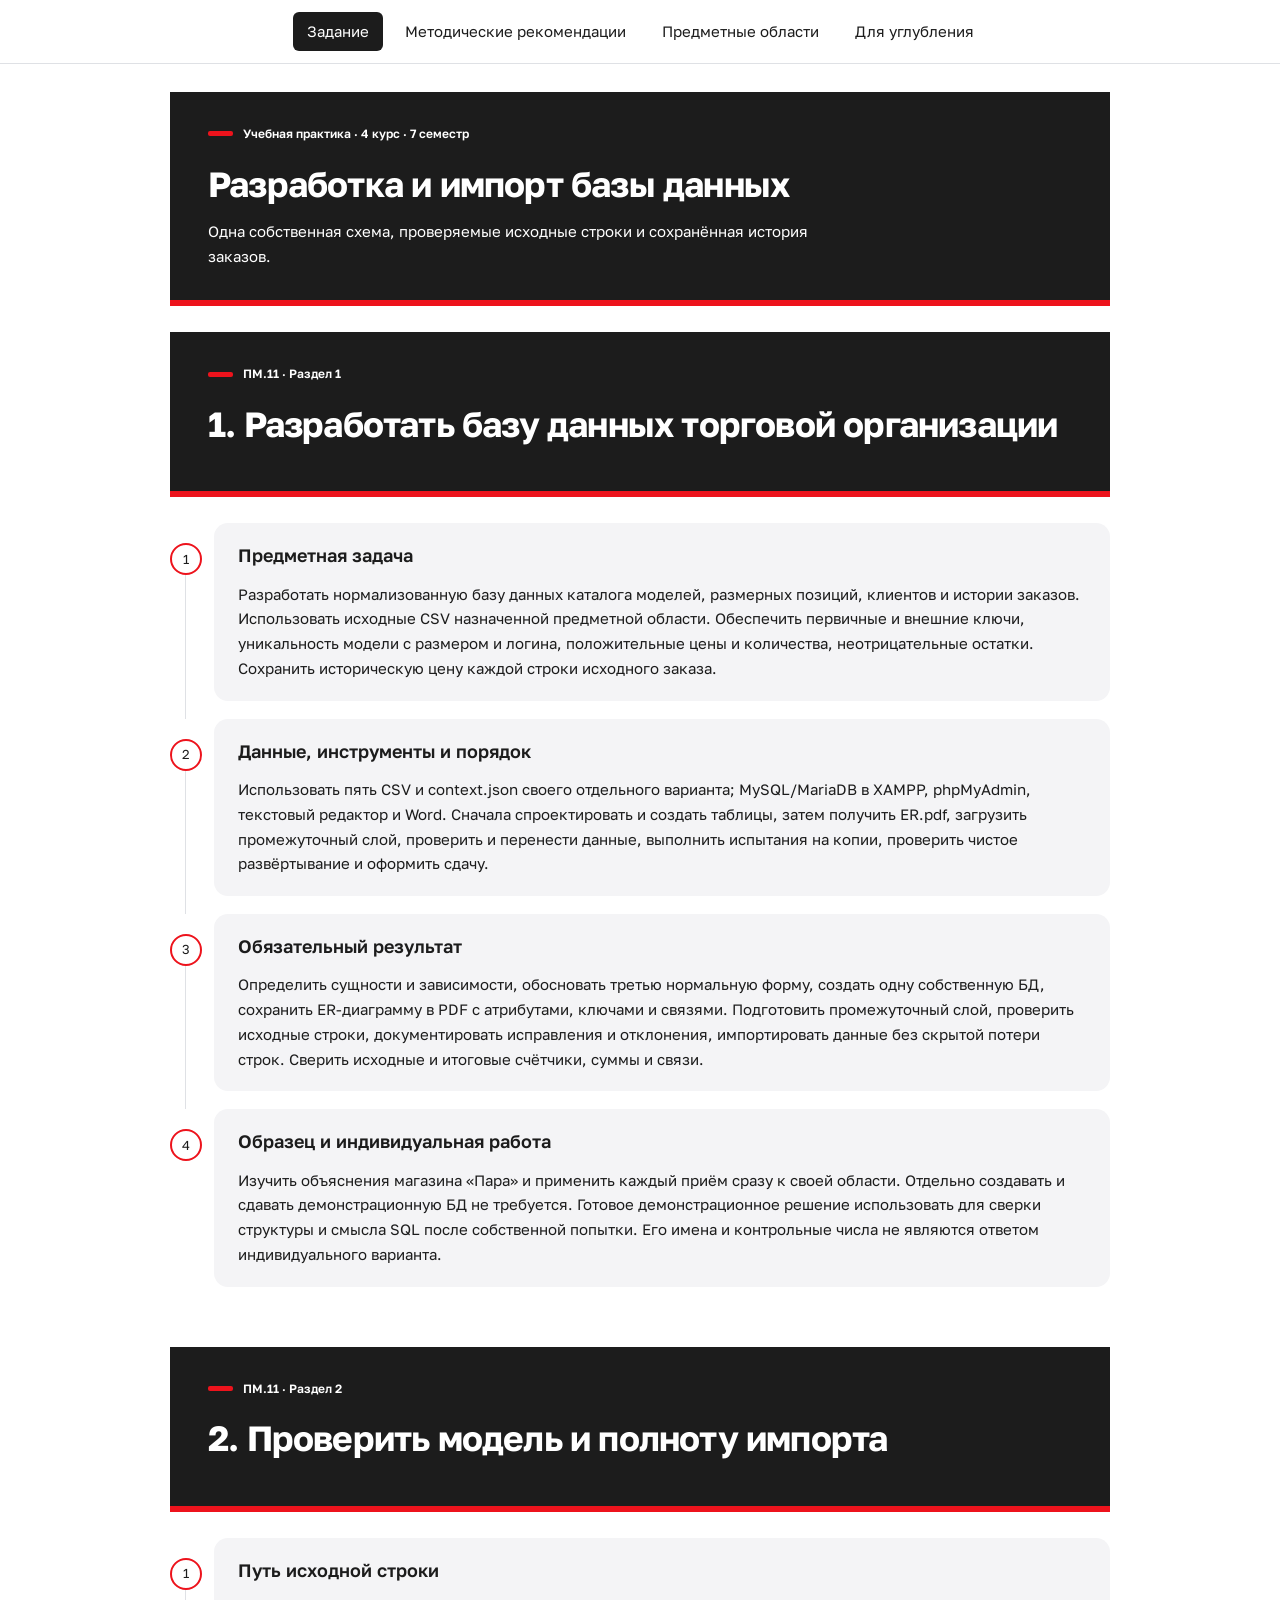
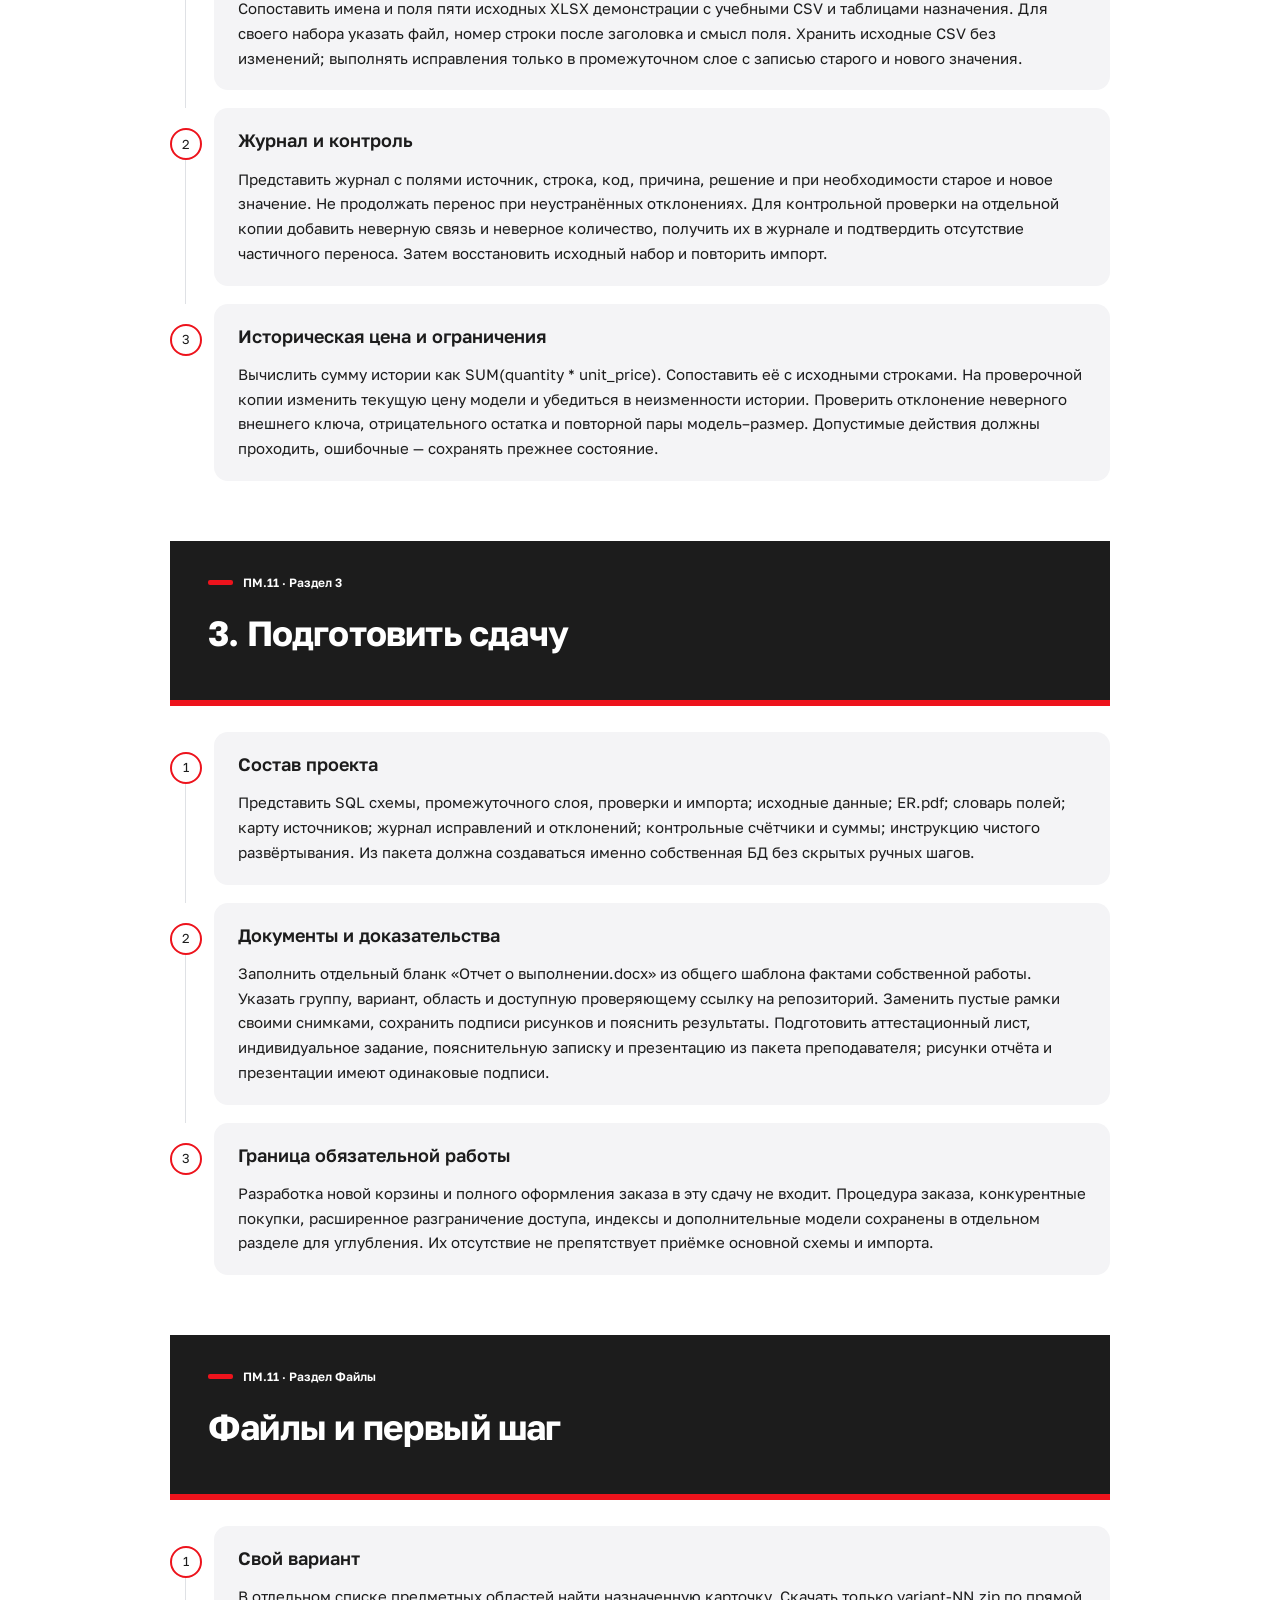
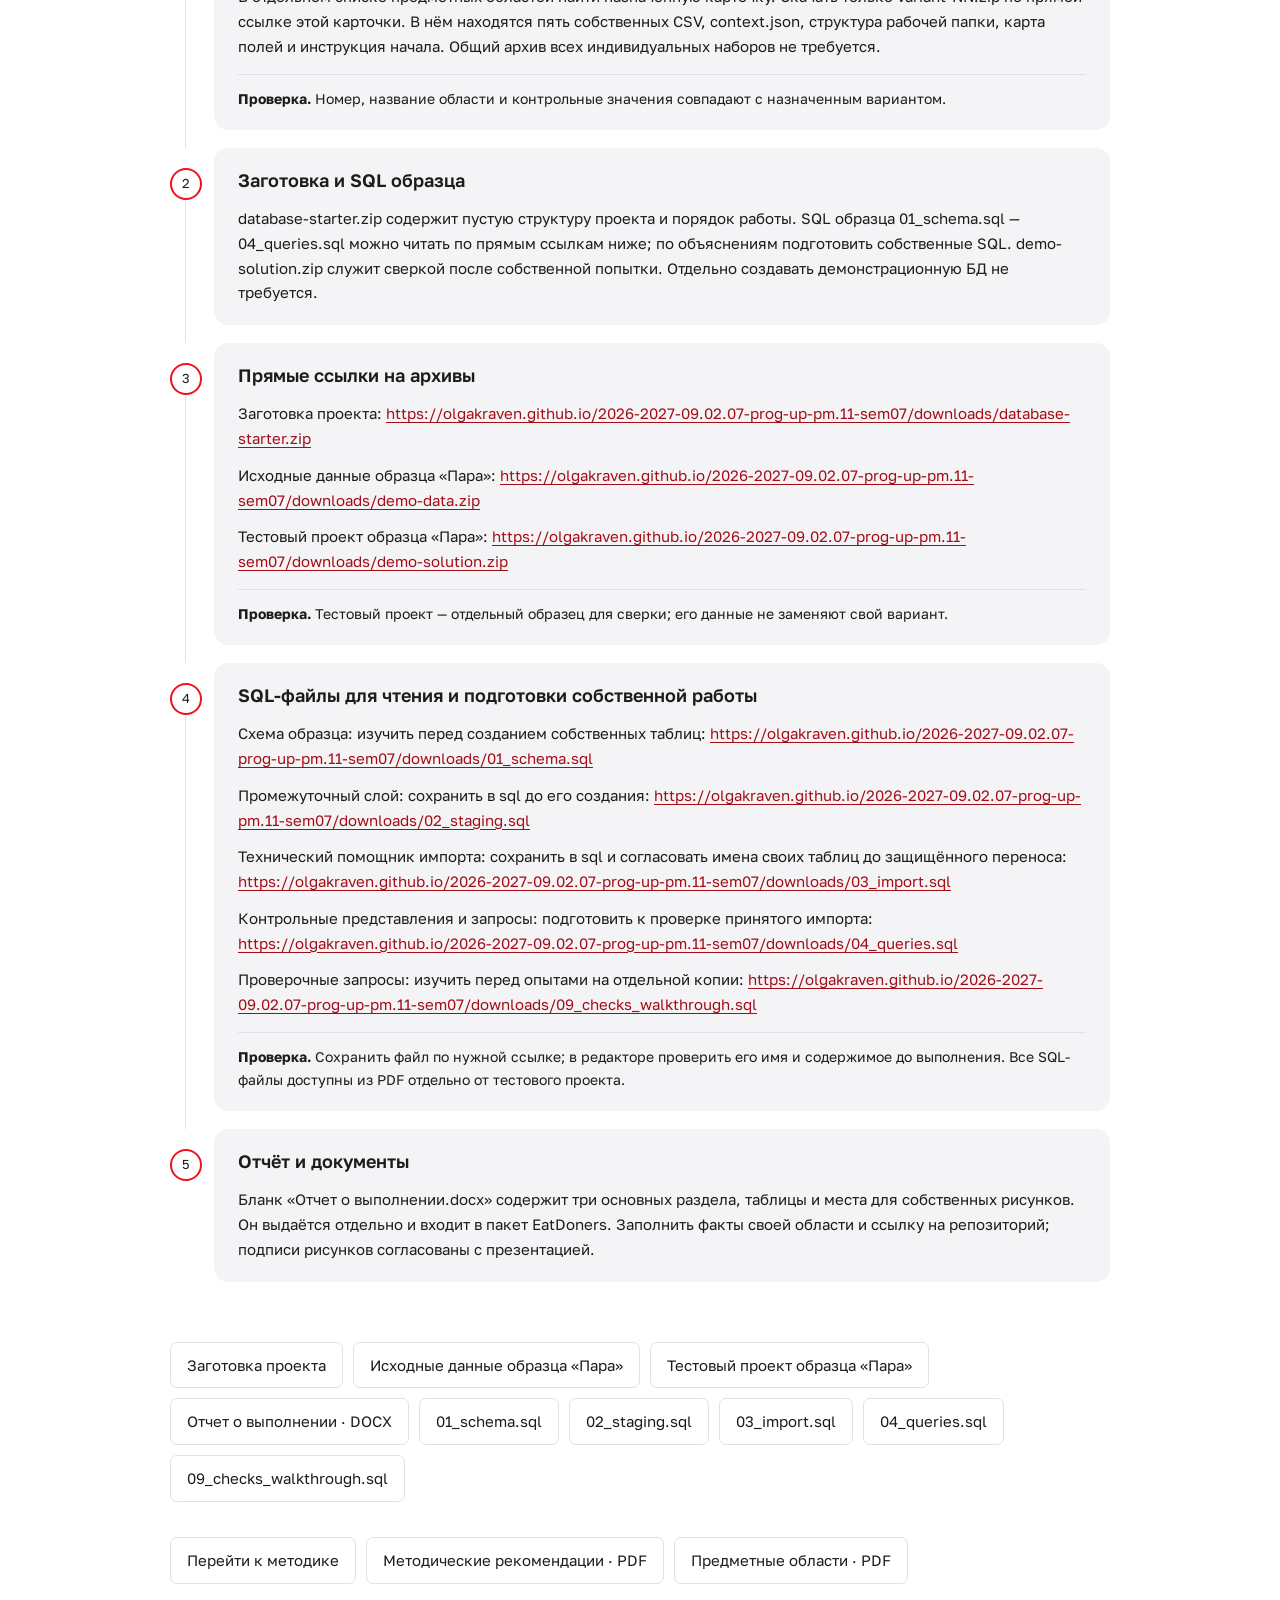
==== commit 472affdc: "Complete illustrated PM11 practice and individual delivery kits" ====
--- a/site/index.html
+++ b/site/index.html
@@ -1 +1 @@
-<!doctype html><html lang="ru"><head><meta charset="utf-8"><meta name="viewport" content="width=device-width,initial-scale=1"><title>Задание — УП ПМ.11</title><link rel="icon" href="assets/favicon.svg"><link rel="stylesheet" href="assets/style.css"></head><body><a class="skip" href="#main">К содержанию</a><nav aria-label="Разделы практики"><a href="index.html" aria-current="page">Задание</a><a href="lessons.html">Методические рекомендации</a><a href="areas.html">Предметные области</a><a href="extensions.html">Для углубления</a></nav><main id="main"><header class="chapter"><p class="kicker">Учебная практика · 4 курс · 7 семестр</p><h1>Разработка и импорт базы данных</h1><p>Одна собственная схема, проверяемые исходные строки и сохранённая история заказов.</p></header><article class="lesson" id="assignment-1"><header class="chapter"><p class="kicker">ПМ.11 · Раздел 1</p><h1>1. Разработать базу данных торговой организации</h1></header><ol class="route"><li class="step"><span class="number">1</span><section class="card"><h3>Предметная задача</h3><p>Разработать нормализованную базу данных каталога моделей, размерных позиций, клиентов и истории заказов. Использовать исходные CSV назначенной предметной области. Обеспечить первичные и внешние ключи, уникальность модели с размером и логина, положительные цены и количества, неотрицательные остатки. Сохранить историческую цену каждой строки исходного заказа.</p></section></li><li class="step"><span class="number">2</span><section class="card"><h3>Обязательный результат</h3><p>Определить сущности и зависимости, обосновать третью нормальную форму, создать одну собственную БД, сохранить ER-диаграмму в PDF с атрибутами, ключами и связями. Подготовить промежуточный слой, проверить исходные строки, документировать исправления и отклонения, импортировать данные без скрытой потери строк. Сверить исходные и итоговые счётчики, суммы и связи.</p></section></li><li class="step"><span class="number">3</span><section class="card"><h3>Образец и индивидуальная работа</h3><p>Изучить объяснения магазина «Пара» и применить каждый приём сразу к своей области. Отдельно создавать и сдавать демонстрационную БД не требуется. Готовое демонстрационное решение использовать для сверки структуры и смысла SQL после собственной попытки. Его имена и контрольные числа не являются ответом индивидуального варианта.</p></section></li></ol></article><article class="lesson" id="assignment-2"><header class="chapter"><p class="kicker">ПМ.11 · Раздел 2</p><h1>2. Проверить модель и полноту импорта</h1></header><ol class="route"><li class="step"><span class="number">1</span><section class="card"><h3>Путь исходной строки</h3><p>Сопоставить имена и поля пяти исходных XLSX демонстрации с учебными CSV и таблицами назначения. Для своего набора указать файл, номер строки после заголовка и смысл поля. Хранить исходные CSV без изменений; выполнять исправления только в промежуточном слое с записью старого и нового значения.</p></section></li><li class="step"><span class="number">2</span><section class="card"><h3>Журнал и контроль</h3><p>Представить журнал с полями источник, строка, код, причина, решение и при необходимости старое и новое значение. Не продолжать перенос при неустранённых отклонениях. Для контрольной проверки на отдельной копии добавить неверную связь и неверное количество, получить их в журнале и подтвердить отсутствие частичного переноса. Затем восстановить исходный набор и повторить импорт.</p></section></li><li class="step"><span class="number">3</span><section class="card"><h3>Историческая цена и ограничения</h3><p>Вычислить сумму истории как SUM(quantity * unit_price). Сопоставить её с исходными строками. На проверочной копии изменить текущую цену модели и убедиться в неизменности истории. Проверить отклонение неверного внешнего ключа, отрицательного остатка и повторной пары модель–размер. Допустимые действия должны проходить, ошибочные — сохранять прежнее состояние.</p></section></li></ol></article><article class="lesson" id="assignment-3"><header class="chapter"><p class="kicker">ПМ.11 · Раздел 3</p><h1>3. Подготовить сдачу</h1></header><ol class="route"><li class="step"><span class="number">1</span><section class="card"><h3>Состав проекта</h3><p>Представить SQL схемы, промежуточного слоя, проверки и импорта; исходные данные; ER.pdf; словарь полей; карту источников; журнал исправлений и отклонений; контрольные счётчики и суммы; инструкцию чистого развёртывания. Из пакета должна создаваться именно собственная БД без скрытых ручных шагов.</p></section></li><li class="step"><span class="number">2</span><section class="card"><h3>Документы и доказательства</h3><p>Заполнить отдельную форму отчёта DOCX фактами собственной работы. Указать группу, вариант, область и доступную проверяющему ссылку на репозиторий. Заменить пустые рамки своими снимками, сохранить подписи рисунков и пояснить результаты. Подготовить аттестационный лист, индивидуальное задание, пояснительную записку и презентацию из пакета преподавателя; рисунки отчёта и презентации имеют одинаковые подписи.</p></section></li><li class="step"><span class="number">3</span><section class="card"><h3>Граница обязательной работы</h3><p>Разработка новой корзины и полного оформления заказа в эту сдачу не входит. Процедура заказа, конкурентные покупки, расширенное разграничение доступа, индексы и дополнительные модели сохранены в отдельном разделе для углубления. Их отсутствие не препятствует приёмке основной схемы и импорта.</p></section></li></ol></article><article class="lesson" id="files"><header class="chapter"><p class="kicker">ПМ.11 · Раздел Файлы</p><h1>Файлы и первый шаг</h1></header><ol class="route"><li class="step"><span class="number">1</span><section class="card"><h3>Исходные материалы</h3><p>В source-materials.zip находятся data/original с пятью XLSX, data/demo с CSV образца, data/variant-01 … data/variant-30 с отдельными наборами и context.json, а также карты источников и словарь. Выбрать папку назначенного варианта. Каждый отдельный набор также доступен под его карточкой.</p><p class="result"><strong>Проверка.</strong> Скачать данные своего варианта и сохранить исходные файлы без изменений.</p></section></li><li class="step"><span class="number">2</span><section class="card"><h3>Заготовка и SQL образца</h3><p>database-starter.zip содержит пустую структуру проекта и порядок работы. SQL образца 01_schema.sql — 04_queries.sql можно читать по прямым ссылкам ниже; по объяснениям подготовить собственные SQL. demo-solution.zip служит сверкой после собственной попытки. Отдельно создавать демонстрационную БД не требуется.</p></section></li><li class="step"><span class="number">3</span><section class="card"><h3>Прямые ссылки на архивы</h3><p>Исходные материалы и все варианты: <a href="https://olgakraven.github.io/2026-2027-09.02.07-prog-up-pm.11-sem07/downloads/source-materials.zip">https://olgakraven.github.io/2026-2027-09.02.07-prog-up-pm.11-sem07/downloads/source-materials.zip</a></p><p>Заготовка проекта: <a href="https://olgakraven.github.io/2026-2027-09.02.07-prog-up-pm.11-sem07/downloads/database-starter.zip">https://olgakraven.github.io/2026-2027-09.02.07-prog-up-pm.11-sem07/downloads/database-starter.zip</a></p><p>Образец для сверки: <a href="https://olgakraven.github.io/2026-2027-09.02.07-prog-up-pm.11-sem07/downloads/demo-solution.zip">https://olgakraven.github.io/2026-2027-09.02.07-prog-up-pm.11-sem07/downloads/demo-solution.zip</a></p><p class="result"><strong>Проверка.</strong> Эти же ссылки работают из PDF; все 30 наборов находятся в одном исходном архиве.</p></section></li><li class="step"><span class="number">4</span><section class="card"><h3>Отчёт и документы</h3><p>Пустая форма report-template.docx содержит поля и рамки для собственных рисунков. Преподаватель выдаёт её вместе с документами EatDoners. Заполнить факты своей области и ссылку на репозиторий; подписи рисунков согласованы с презентацией.</p></section></li></ol></article><div class="actions"><a class="button" href="downloads/source-materials.zip">Исходные материалы и все варианты</a><a class="button" href="downloads/database-starter.zip">Заготовка проекта</a><a class="button" href="downloads/demo-solution.zip">Образец для сверки</a><a class="button" href="downloads/report-template.docx">Пустая форма отчёта · DOCX</a><a class="button" href="downloads/01_schema.sql">01_schema.sql</a><a class="button" href="downloads/02_staging.sql">02_staging.sql</a><a class="button" href="downloads/03_import.sql">03_import.sql</a><a class="button" href="downloads/04_queries.sql">04_queries.sql</a></div><div class="actions"><a class="button" href="lessons.html">Перейти к методике</a><a class="button" href="downloads/assignment.pdf">Методические рекомендации · PDF</a><a class="button" href="downloads/guide.pdf">Предметные области · PDF</a></div></main></body></html>+<!doctype html><html lang="ru"><head><meta charset="utf-8"><meta name="viewport" content="width=device-width,initial-scale=1"><title>Задание — УП ПМ.11</title><link rel="icon" href="assets/favicon.svg"><link rel="stylesheet" href="assets/style.css"></head><body><a class="skip" href="#main">К содержанию</a><nav aria-label="Разделы практики"><a href="index.html" aria-current="page">Задание</a><a href="lessons.html">Методические рекомендации</a><a href="areas.html">Предметные области</a><a href="extensions.html">Для углубления</a></nav><main id="main"><header class="chapter"><p class="kicker">Учебная практика · 4 курс · 7 семестр</p><h1>Разработка и импорт базы данных</h1><p>Одна собственная схема, проверяемые исходные строки и сохранённая история заказов.</p></header><article class="lesson" id="assignment-1"><header class="chapter"><p class="kicker">ПМ.11 · Раздел 1</p><h1>1. Разработать базу данных торговой организации</h1></header><ol class="route"><li class="step"><span class="number">1</span><section class="card"><h3>Предметная задача</h3><p>Разработать нормализованную базу данных каталога моделей, размерных позиций, клиентов и истории заказов. Использовать исходные CSV назначенной предметной области. Обеспечить первичные и внешние ключи, уникальность модели с размером и логина, положительные цены и количества, неотрицательные остатки. Сохранить историческую цену каждой строки исходного заказа.</p></section></li><li class="step"><span class="number">2</span><section class="card"><h3>Данные, инструменты и порядок</h3><p>Использовать пять CSV и context.json своего отдельного варианта; MySQL/MariaDB в XAMPP, phpMyAdmin, текстовый редактор и Word. Сначала спроектировать и создать таблицы, затем получить ER.pdf, загрузить промежуточный слой, проверить и перенести данные, выполнить испытания на копии, проверить чистое развёртывание и оформить сдачу.</p></section></li><li class="step"><span class="number">3</span><section class="card"><h3>Обязательный результат</h3><p>Определить сущности и зависимости, обосновать третью нормальную форму, создать одну собственную БД, сохранить ER-диаграмму в PDF с атрибутами, ключами и связями. Подготовить промежуточный слой, проверить исходные строки, документировать исправления и отклонения, импортировать данные без скрытой потери строк. Сверить исходные и итоговые счётчики, суммы и связи.</p></section></li><li class="step"><span class="number">4</span><section class="card"><h3>Образец и индивидуальная работа</h3><p>Изучить объяснения магазина «Пара» и применить каждый приём сразу к своей области. Отдельно создавать и сдавать демонстрационную БД не требуется. Готовое демонстрационное решение использовать для сверки структуры и смысла SQL после собственной попытки. Его имена и контрольные числа не являются ответом индивидуального варианта.</p></section></li></ol></article><article class="lesson" id="assignment-2"><header class="chapter"><p class="kicker">ПМ.11 · Раздел 2</p><h1>2. Проверить модель и полноту импорта</h1></header><ol class="route"><li class="step"><span class="number">1</span><section class="card"><h3>Путь исходной строки</h3><p>Сопоставить имена и поля пяти исходных XLSX демонстрации с учебными CSV и таблицами назначения. Для своего набора указать файл, номер строки после заголовка и смысл поля. Хранить исходные CSV без изменений; выполнять исправления только в промежуточном слое с записью старого и нового значения.</p></section></li><li class="step"><span class="number">2</span><section class="card"><h3>Журнал и контроль</h3><p>Представить журнал с полями источник, строка, код, причина, решение и при необходимости старое и новое значение. Не продолжать перенос при неустранённых отклонениях. Для контрольной проверки на отдельной копии добавить неверную связь и неверное количество, получить их в журнале и подтвердить отсутствие частичного переноса. Затем восстановить исходный набор и повторить импорт.</p></section></li><li class="step"><span class="number">3</span><section class="card"><h3>Историческая цена и ограничения</h3><p>Вычислить сумму истории как SUM(quantity * unit_price). Сопоставить её с исходными строками. На проверочной копии изменить текущую цену модели и убедиться в неизменности истории. Проверить отклонение неверного внешнего ключа, отрицательного остатка и повторной пары модель–размер. Допустимые действия должны проходить, ошибочные — сохранять прежнее состояние.</p></section></li></ol></article><article class="lesson" id="assignment-3"><header class="chapter"><p class="kicker">ПМ.11 · Раздел 3</p><h1>3. Подготовить сдачу</h1></header><ol class="route"><li class="step"><span class="number">1</span><section class="card"><h3>Состав проекта</h3><p>Представить SQL схемы, промежуточного слоя, проверки и импорта; исходные данные; ER.pdf; словарь полей; карту источников; журнал исправлений и отклонений; контрольные счётчики и суммы; инструкцию чистого развёртывания. Из пакета должна создаваться именно собственная БД без скрытых ручных шагов.</p></section></li><li class="step"><span class="number">2</span><section class="card"><h3>Документы и доказательства</h3><p>Заполнить отдельный бланк «Отчет о выполнении.docx» из общего шаблона фактами собственной работы. Указать группу, вариант, область и доступную проверяющему ссылку на репозиторий. Заменить пустые рамки своими снимками, сохранить подписи рисунков и пояснить результаты. Подготовить аттестационный лист, индивидуальное задание, пояснительную записку и презентацию из пакета преподавателя; рисунки отчёта и презентации имеют одинаковые подписи.</p></section></li><li class="step"><span class="number">3</span><section class="card"><h3>Граница обязательной работы</h3><p>Разработка новой корзины и полного оформления заказа в эту сдачу не входит. Процедура заказа, конкурентные покупки, расширенное разграничение доступа, индексы и дополнительные модели сохранены в отдельном разделе для углубления. Их отсутствие не препятствует приёмке основной схемы и импорта.</p></section></li></ol></article><article class="lesson" id="files"><header class="chapter"><p class="kicker">ПМ.11 · Раздел Файлы</p><h1>Файлы и первый шаг</h1></header><ol class="route"><li class="step"><span class="number">1</span><section class="card"><h3>Свой вариант</h3><p>В отдельном списке предметных областей найти назначенную карточку. Скачать только variant-NN.zip по прямой ссылке этой карточки. В нём находятся пять собственных CSV, context.json, структура рабочей папки, карта полей и инструкция начала. Общий архив всех индивидуальных наборов не требуется.</p><p class="result"><strong>Проверка.</strong> Номер, название области и контрольные значения совпадают с назначенным вариантом.</p></section></li><li class="step"><span class="number">2</span><section class="card"><h3>Заготовка и SQL образца</h3><p>database-starter.zip содержит пустую структуру проекта и порядок работы. SQL образца 01_schema.sql — 04_queries.sql можно читать по прямым ссылкам ниже; по объяснениям подготовить собственные SQL. demo-solution.zip служит сверкой после собственной попытки. Отдельно создавать демонстрационную БД не требуется.</p></section></li><li class="step"><span class="number">3</span><section class="card"><h3>Прямые ссылки на архивы</h3><p>Заготовка проекта: <a href="https://olgakraven.github.io/2026-2027-09.02.07-prog-up-pm.11-sem07/downloads/database-starter.zip">https://olgakraven.github.io/2026-2027-09.02.07-prog-up-pm.11-sem07/downloads/database-starter.zip</a></p><p>Исходные данные образца «Пара»: <a href="https://olgakraven.github.io/2026-2027-09.02.07-prog-up-pm.11-sem07/downloads/demo-data.zip">https://olgakraven.github.io/2026-2027-09.02.07-prog-up-pm.11-sem07/downloads/demo-data.zip</a></p><p>Тестовый проект образца «Пара»: <a href="https://olgakraven.github.io/2026-2027-09.02.07-prog-up-pm.11-sem07/downloads/demo-solution.zip">https://olgakraven.github.io/2026-2027-09.02.07-prog-up-pm.11-sem07/downloads/demo-solution.zip</a></p><p class="result"><strong>Проверка.</strong> Тестовый проект — отдельный образец для сверки; его данные не заменяют свой вариант.</p></section></li><li class="step"><span class="number">4</span><section class="card"><h3>SQL-файлы для чтения и подготовки собственной работы</h3><p>Схема образца: изучить перед созданием собственных таблиц: <a href="https://olgakraven.github.io/2026-2027-09.02.07-prog-up-pm.11-sem07/downloads/01_schema.sql">https://olgakraven.github.io/2026-2027-09.02.07-prog-up-pm.11-sem07/downloads/01_schema.sql</a></p><p>Промежуточный слой: сохранить в sql до его создания: <a href="https://olgakraven.github.io/2026-2027-09.02.07-prog-up-pm.11-sem07/downloads/02_staging.sql">https://olgakraven.github.io/2026-2027-09.02.07-prog-up-pm.11-sem07/downloads/02_staging.sql</a></p><p>Технический помощник импорта: сохранить в sql и согласовать имена своих таблиц до защищённого переноса: <a href="https://olgakraven.github.io/2026-2027-09.02.07-prog-up-pm.11-sem07/downloads/03_import.sql">https://olgakraven.github.io/2026-2027-09.02.07-prog-up-pm.11-sem07/downloads/03_import.sql</a></p><p>Контрольные представления и запросы: подготовить к проверке принятого импорта: <a href="https://olgakraven.github.io/2026-2027-09.02.07-prog-up-pm.11-sem07/downloads/04_queries.sql">https://olgakraven.github.io/2026-2027-09.02.07-prog-up-pm.11-sem07/downloads/04_queries.sql</a></p><p>Проверочные запросы: изучить перед опытами на отдельной копии: <a href="https://olgakraven.github.io/2026-2027-09.02.07-prog-up-pm.11-sem07/downloads/09_checks_walkthrough.sql">https://olgakraven.github.io/2026-2027-09.02.07-prog-up-pm.11-sem07/downloads/09_checks_walkthrough.sql</a></p><p class="result"><strong>Проверка.</strong> Сохранить файл по нужной ссылке; в редакторе проверить его имя и содержимое до выполнения. Все SQL-файлы доступны из PDF отдельно от тестового проекта.</p></section></li><li class="step"><span class="number">5</span><section class="card"><h3>Отчёт и документы</h3><p>Бланк «Отчет о выполнении.docx» содержит три основных раздела, таблицы и места для собственных рисунков. Он выдаётся отдельно и входит в пакет EatDoners. Заполнить факты своей области и ссылку на репозиторий; подписи рисунков согласованы с презентацией.</p></section></li></ol></article><div class="actions"><a class="button" href="downloads/database-starter.zip">Заготовка проекта</a><a class="button" href="downloads/demo-data.zip">Исходные данные образца «Пара»</a><a class="button" href="downloads/demo-solution.zip">Тестовый проект образца «Пара»</a><a class="button" href="downloads/Отчет о выполнении.docx">Отчет о выполнении · DOCX</a><a class="button" href="downloads/01_schema.sql">01_schema.sql</a><a class="button" href="downloads/02_staging.sql">02_staging.sql</a><a class="button" href="downloads/03_import.sql">03_import.sql</a><a class="button" href="downloads/04_queries.sql">04_queries.sql</a><a class="button" href="downloads/09_checks_walkthrough.sql">09_checks_walkthrough.sql</a></div><div class="actions"><a class="button" href="lessons.html">Перейти к методике</a><a class="button" href="downloads/assignment.pdf">Методические рекомендации · PDF</a><a class="button" href="downloads/guide.pdf">Предметные области · PDF</a></div></main></body></html>
--- a/site/assets/style.css
+++ b/site/assets/style.css
@@ -4,4 +4,6 @@
 .chapter{background:var(--ink);color:white;border-bottom:6px solid var(--red);padding:32px 38px;margin:0 0 26px;break-inside:avoid}.chapter h1{font-size:35px;line-height:1.18;letter-spacing:-.8px;margin:20px 0 14px;font-weight:700}.chapter p{max-width:70ch}.kicker{font-size:12px;font-weight:600;display:flex;align-items:center;gap:10px}.kicker:before{content:'';width:25px;height:5px;background:var(--red);border-radius:2px;flex:none}.lesson,.area{margin-bottom:42px}.route{padding:0;margin:0;list-style:none}.step{display:grid;grid-template-columns:32px minmax(0,1fr);gap:12px;position:relative;padding-bottom:18px}.step:not(:last-child):after{content:'';position:absolute;left:15px;top:52px;bottom:0;width:1px;background:var(--line)}.number{display:grid;place-items:center;border:2px solid var(--red);border-radius:50%;width:32px;height:32px;margin-top:20px;background:white;font-size:13px}.card{background:var(--soft);border-radius:14px;padding:20px 24px;min-width:0}.card h3{font-size:18px;line-height:1.35;margin:0 0 14px;font-weight:600}.result{border-top:1px solid var(--line);padding-top:12px;margin-top:15px;font-size:14px}.illustration{list-style:none;margin:10px 0 28px 44px;break-inside:avoid}figure{margin:0}figure img{display:block;width:100%;height:auto;border:1px solid var(--line)}figcaption{font-size:13px;line-height:1.5;text-align:center;margin-top:10px}.identity{display:grid;grid-template-columns:1fr 1fr;gap:24px;padding:0 0 24px}.identity p+p{border-left:1px solid var(--line);padding-left:24px}.identity strong{display:block}.actions{display:flex;flex-wrap:wrap;gap:10px;margin:20px 0 35px}.button,button{display:inline-block;border:1px solid var(--line);border-radius:7px;background:white;color:var(--ink);padding:10px 16px;font:inherit;text-decoration:none;cursor:pointer;min-height:44px}.button:hover,button:hover{background:var(--soft)}button:disabled{opacity:.45;cursor:default}.contents,.chooser{padding:24px;border:1px solid var(--line);margin-bottom:30px;border-radius:14px}.contents h2{margin:0;font-size:20px}.chooser{display:flex;gap:12px;flex-wrap:wrap;align-items:center}.chooser label{font-weight:600}.chooser select{max-width:100%;flex:1 1 400px;min-height:44px;padding:10px;font:inherit;border:1px solid #767676;background:white}.chooser p{width:100%;font-size:13px;color:var(--muted);margin:0}pre{white-space:pre-wrap;overflow-wrap:anywhere;border:1px solid var(--line);border-radius:8px;background:white;padding:16px;margin:0;font:12px/1.6 Consolas,'Courier New',monospace}code{font-family:Consolas,'Courier New',monospace}h2,h3{break-after:avoid}[hidden]{display:none!important}
 @media(max-width:650px){main{padding:16px 14px 40px}nav{position:static;padding:8px;gap:2px}nav a{font-size:13px;padding:8px}.chapter{padding:24px 22px}.chapter h1{font-size:29px;letter-spacing:-.5px}.card{padding:18px 16px}.step{grid-template-columns:27px minmax(0,1fr);gap:8px}.number{width:27px;height:27px}.step:not(:last-child):after{left:13px}.identity{grid-template-columns:1fr;gap:12px}.identity p+p{border-left:0;border-top:1px solid var(--line);padding:12px 0 0}.chooser{padding:18px}}
 .data{margin:0 0 24px}.data h2{font-size:18px}table{border-collapse:collapse;width:100%;font-size:13px;line-height:1.5}td,th{text-align:left;border-bottom:1px solid var(--line);padding:9px;vertical-align:top}thead{display:table-header-group}th{background:var(--soft)}@page{size:A4 portrait;margin:20mm 20mm 20mm 30mm}
+.screen-original{display:block;text-decoration:none;color:inherit}.screen-view{display:block;position:relative;overflow:hidden;width:100%;margin:0 auto;border:1px solid var(--line);background:white}.screen-view img{position:absolute;display:block;max-width:none!important;max-height:none!important;height:auto!important;border:0;object-fit:fill!important}.screen-mark{position:absolute;display:block;border:2px solid var(--red);border-radius:3px;pointer-events:none}.screen-mark b{position:absolute;left:-11px;top:-13px;display:grid;place-items:center;width:23px;height:23px;border-radius:50%;background:var(--red);color:#fff;font:600 14px/1 Golos,Arial,sans-serif}.screen-notes{list-style:decimal;padding-left:22px;margin:14px 0 0;font-size:14px}.screen-notes li{padding-left:5px;margin:6px 0}.variant-download{border-left:3px solid var(--red);padding:10px 16px;margin-bottom:24px;font-size:14px}
 @media print{html{scroll-behavior:auto}body{font-family:Golos,Arial,sans-serif;font-size:12pt;line-height:1.6;color:black}main{max-width:none;padding:0;margin:0}nav,.skip,.chooser,.contents{display:none!important}.chapter{padding:7mm 8mm;margin-bottom:6mm;print-color-adjust:exact;-webkit-print-color-adjust:exact}.chapter h1{font-family:Golos,Arial,sans-serif;font-size:23pt;letter-spacing:-.4pt}.chapter p{font-size:12pt}.kicker{font-size:10pt!important}.lesson{margin-bottom:10mm}.area{break-before:page}.chapter{break-after:avoid}.lesson>ol:not(.route)>li{break-inside:avoid}.route{margin:0}.step{display:block;position:relative;padding:0 0 5mm 10mm;break-inside:avoid}.step:after{left:4mm!important;top:12mm!important}.number{position:absolute;left:0;top:0;width:7mm;height:7mm;margin-top:5mm;font:10pt Golos,Arial,sans-serif}.card{padding:5mm;background:var(--soft);border-radius:3mm;print-color-adjust:exact;-webkit-print-color-adjust:exact}.card h3{font-family:Golos,Arial,sans-serif;font-size:14pt}.card p{text-align:left;text-indent:0;orphans:3;widows:3}.result{font-size:12pt;text-indent:0!important}.identity{font-size:12pt;gap:6mm}.identity p{text-indent:0}.actions{display:none}pre{font:9pt/1.5 Consolas,'Courier New',monospace;padding:3mm}.area{margin-bottom:0}a{color:black}ol{padding-left:7mm}.illustration{margin:4mm 0 7mm 0;break-inside:avoid}figcaption{font-family:Times New Roman,serif;font-size:12pt;line-height:1.3}figure img{width:100%;max-height:175mm;object-fit:contain}table{font-size:10pt}th,td{padding:2mm}.data{break-inside:avoid}.data h2{font-size:14pt}}
+@media print{body{font-size:10.5pt;line-height:16pt}.chapter{padding:19pt 18pt 15pt;border-bottom-width:4pt}.chapter h1{font-size:24pt;line-height:28pt}.chapter p{font-size:11pt;line-height:17pt}.kicker{font-size:9pt!important;line-height:13pt!important}.step{padding:0 0 13pt 33pt}.number{width:22pt;height:22pt;border-width:1.1pt;left:1pt;top:13pt;margin:0;font:9pt/1 Golos,Arial,sans-serif}.step:not(:last-child):after{left:12pt!important;top:35pt!important;width:.6pt}.card{padding:13pt;border-radius:10pt}.card h3{font-size:13pt;line-height:18pt;margin-bottom:10pt}.card p,.result{font-size:10.5pt;line-height:16pt}.result{margin-top:12pt;padding-top:10pt}.identity{font-size:10.5pt;line-height:16pt}.identity p{font-size:10.5pt;line-height:16pt}pre{font-size:8.5pt;line-height:12pt}.illustration{margin:5pt 0 18pt;break-inside:avoid}.screen-view{max-height:none;print-color-adjust:exact;-webkit-print-color-adjust:exact}.screen-notes{font-size:10.5pt;line-height:15pt;padding-left:19pt;margin-top:10pt}.screen-notes li{margin:4pt 0}.screen-mark{border-width:1.4pt}.screen-mark b{font-size:10pt;width:17pt;height:17pt;left:-8pt;top:-10pt}figcaption{font:12pt/15pt 'Times New Roman',serif;margin-top:8pt}.variant-download{font-size:9.5pt;line-height:15pt;padding:7pt 10pt;margin-bottom:13pt}table{font-size:9.5pt;line-height:15pt}.data h2{font-size:13pt}}
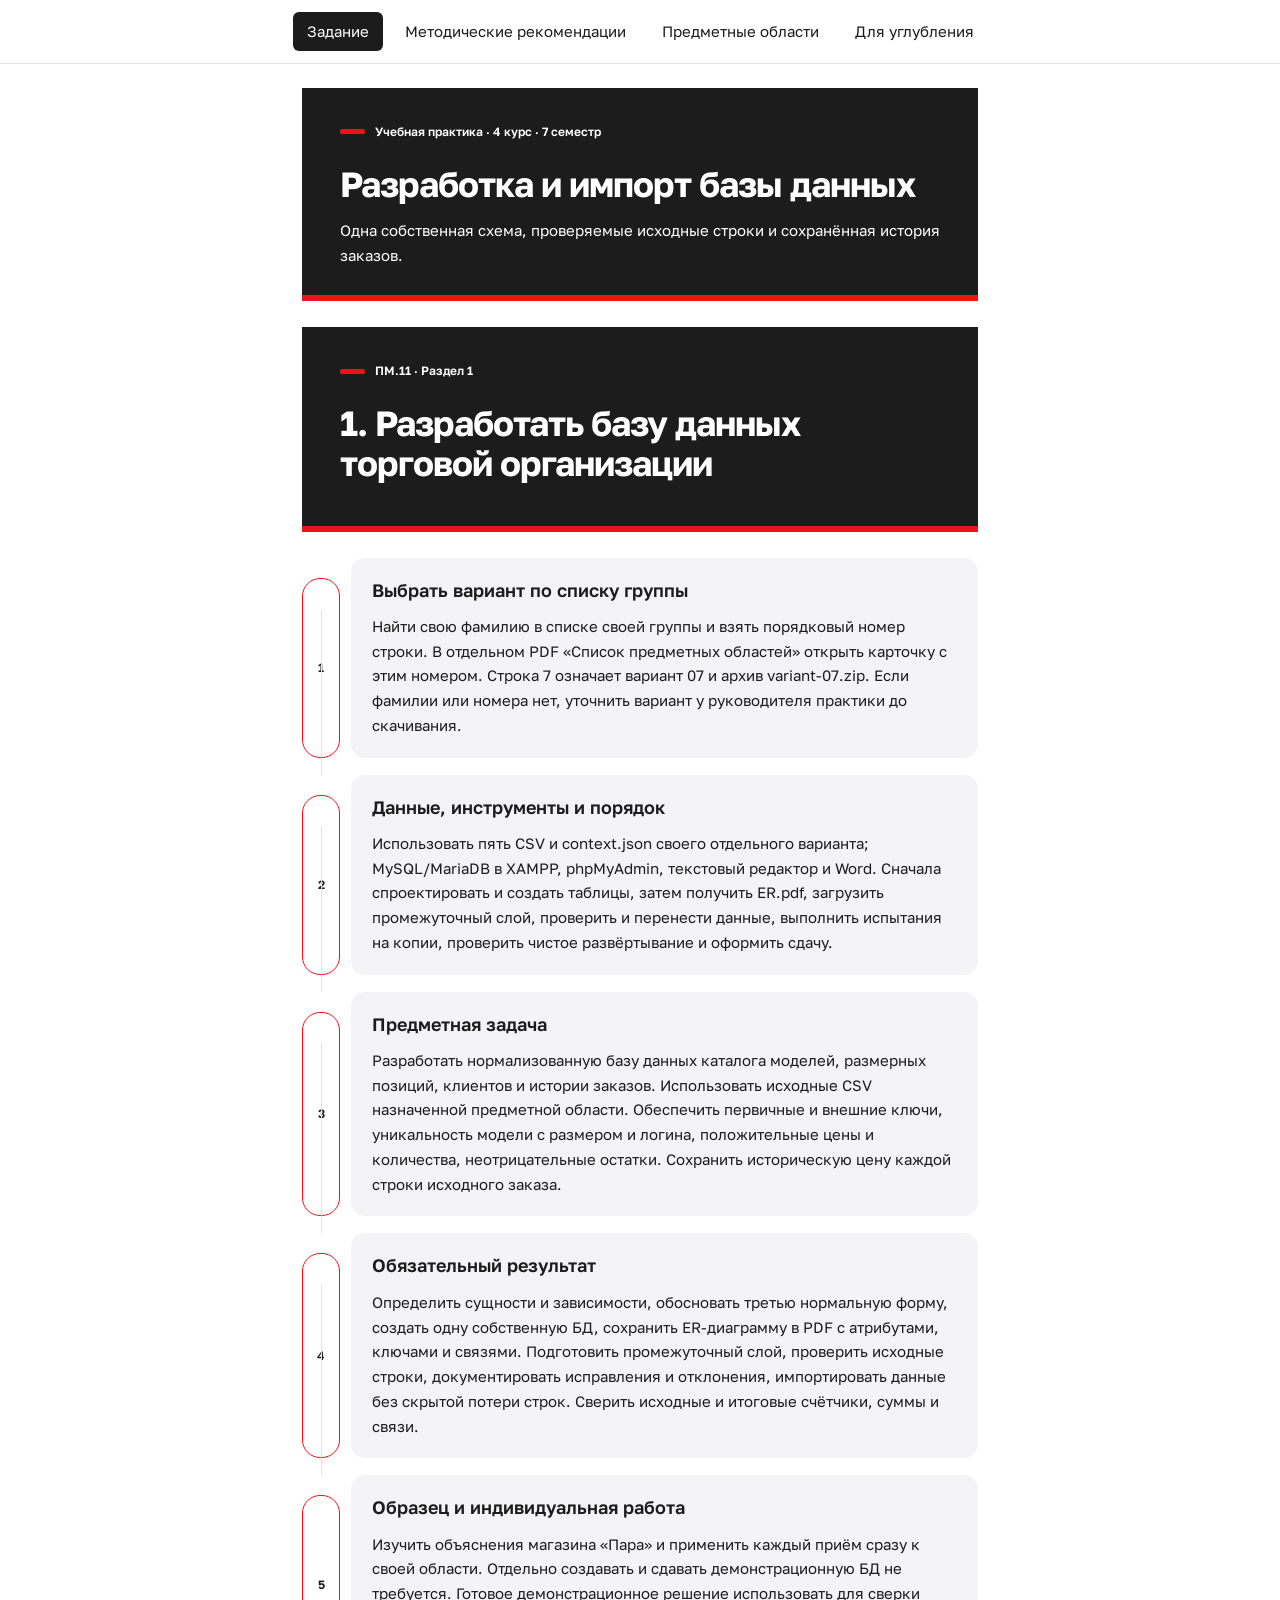
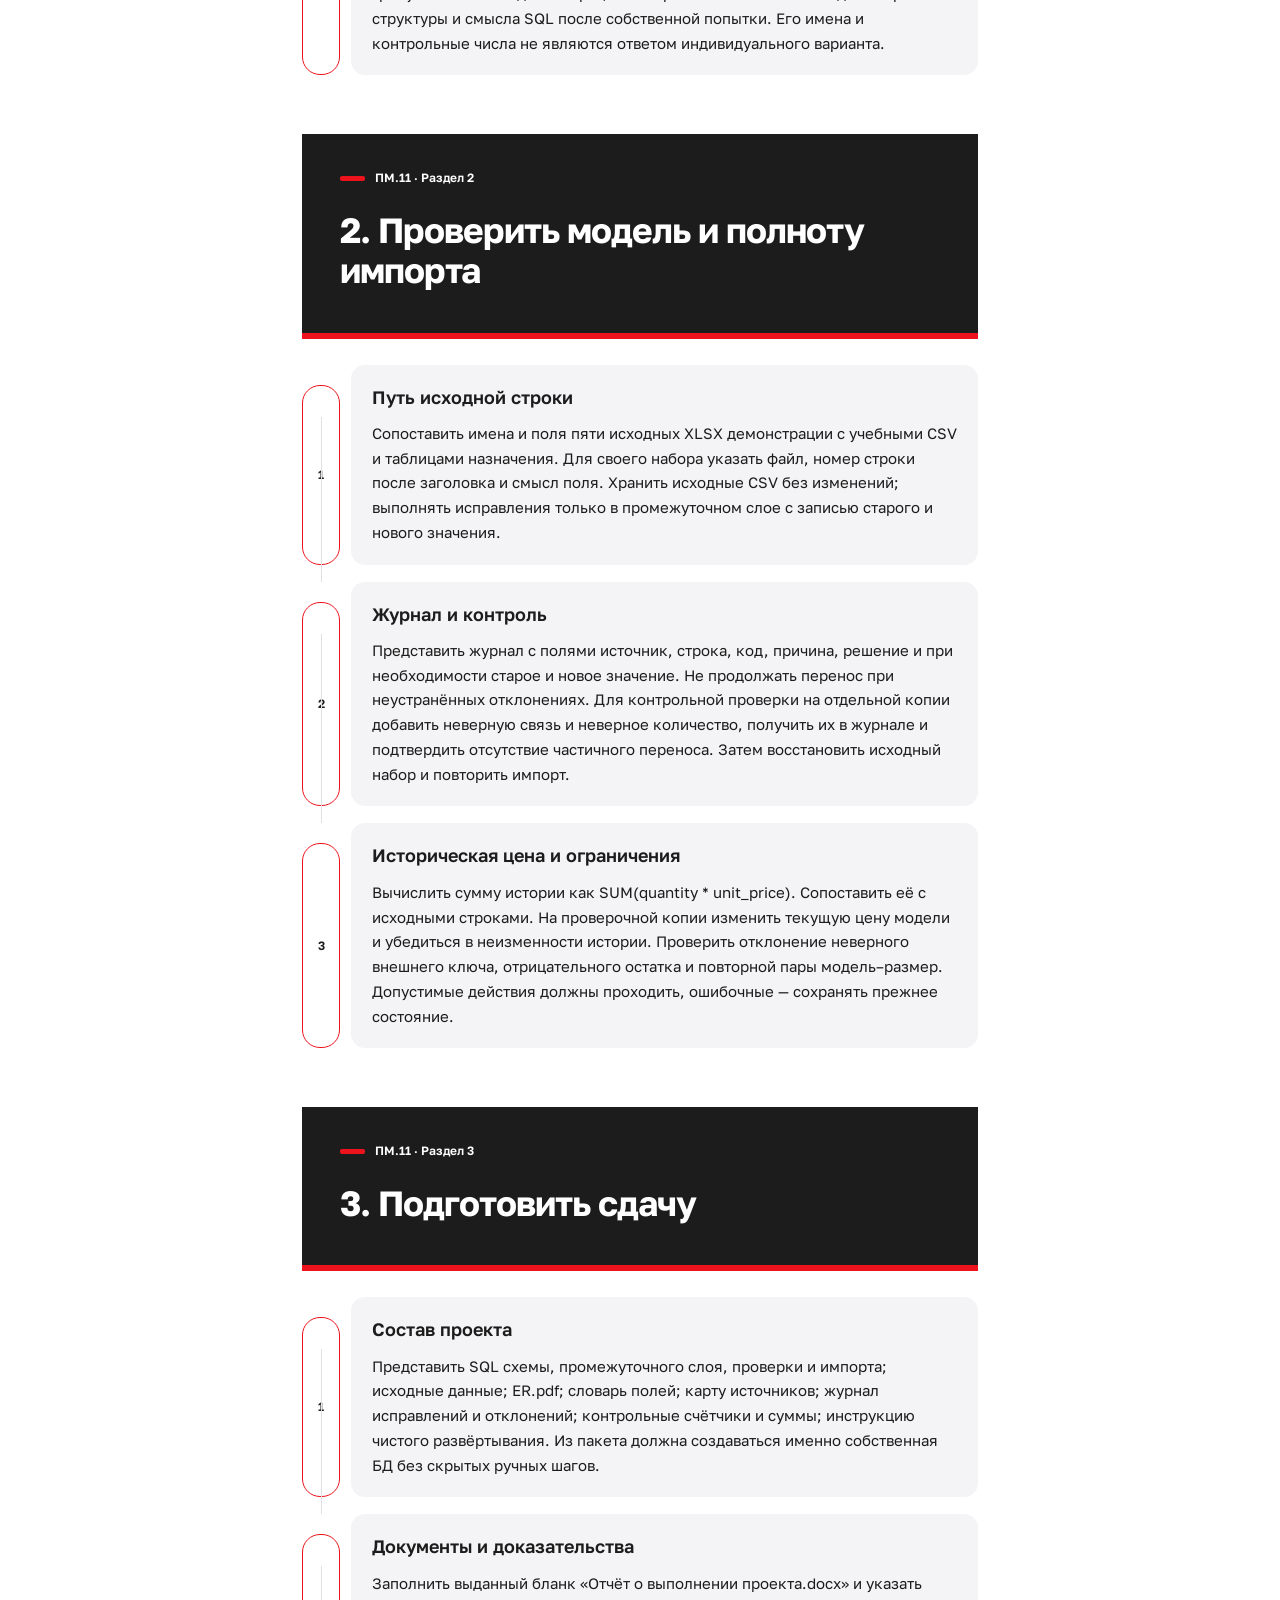
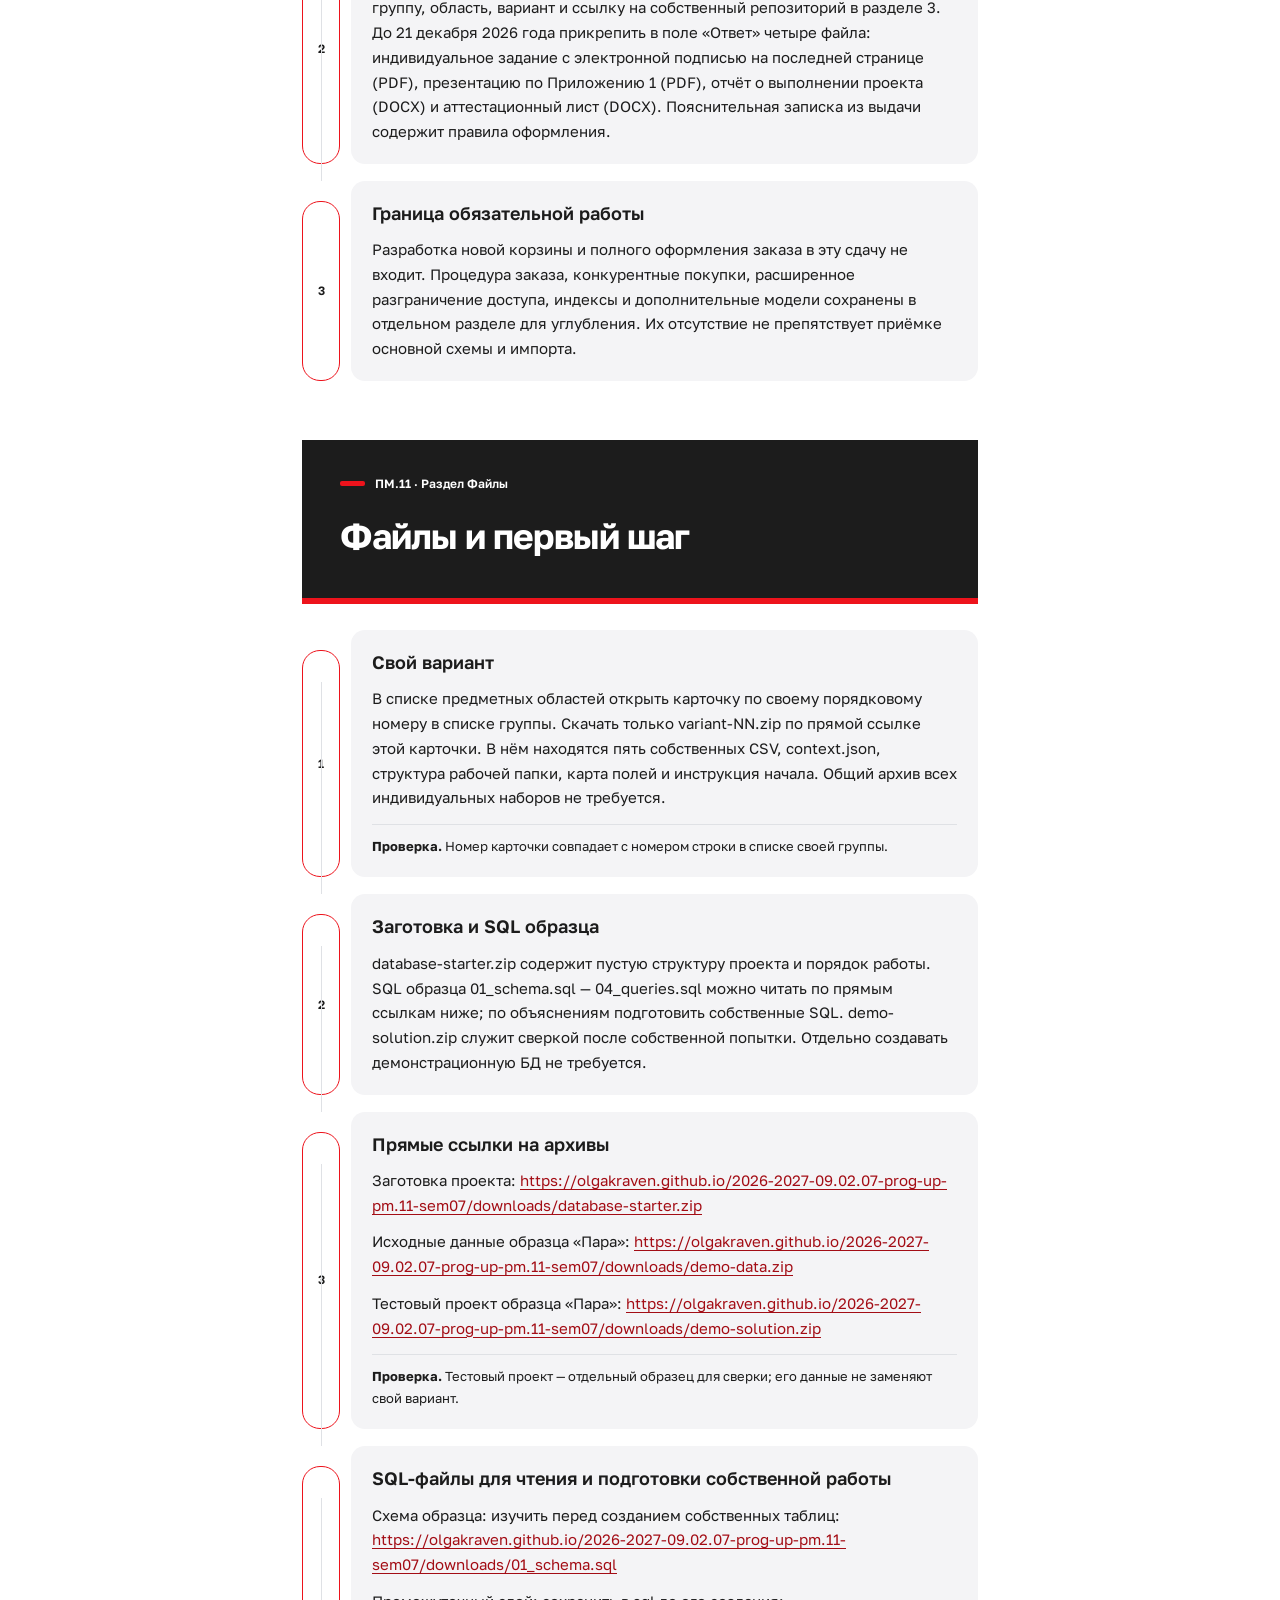
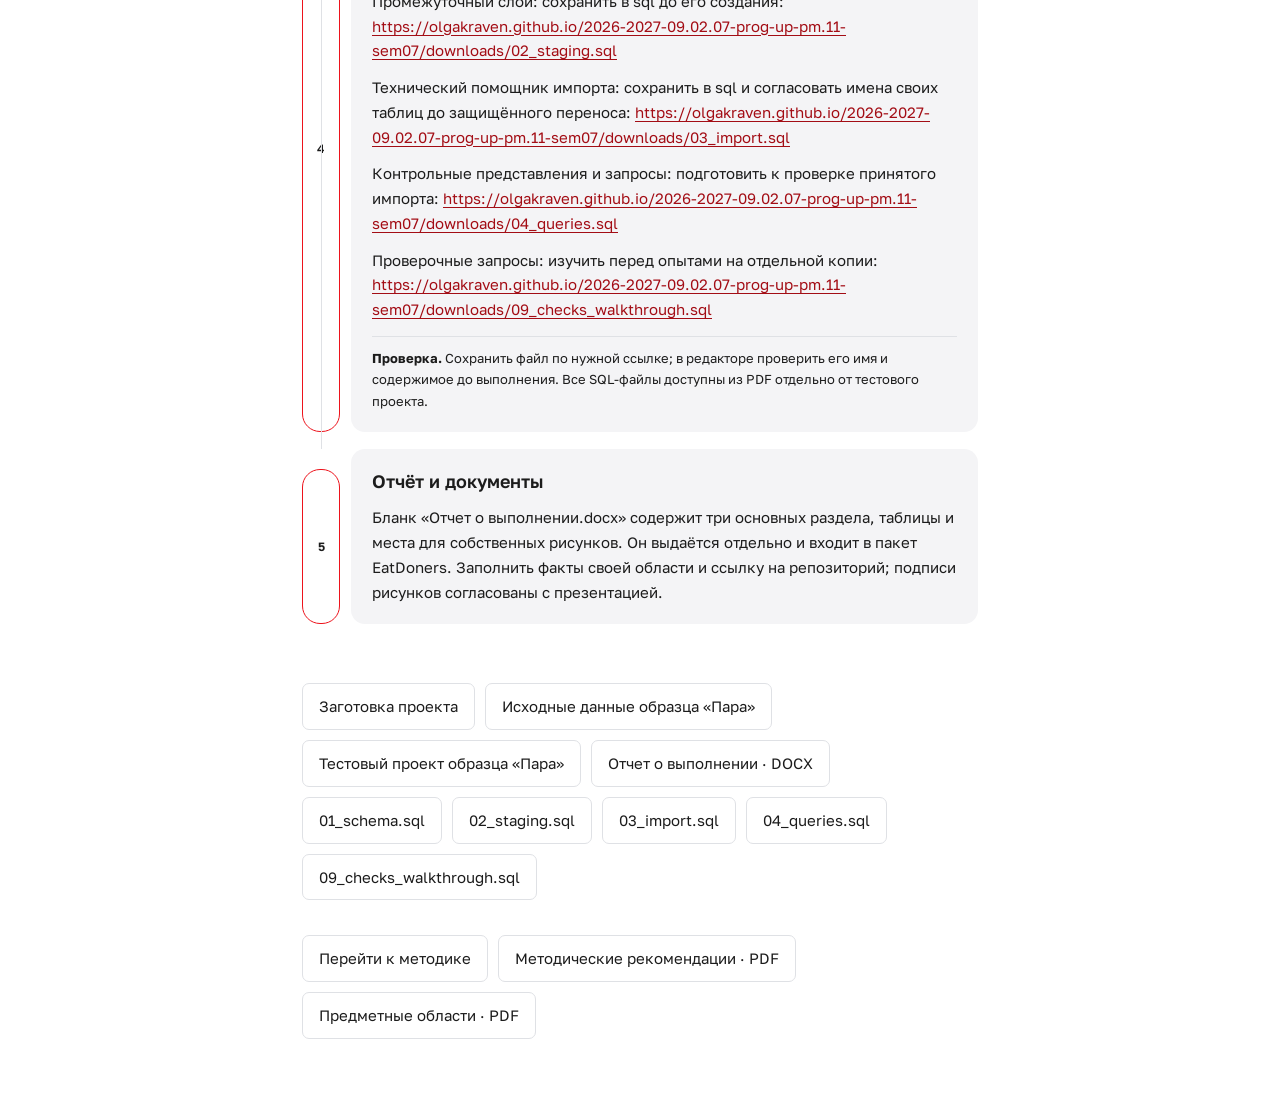
==== commit 41b2c16b: "Уточнить выбор варианта, развёртывание и сдачу УП ПМ.11" ====
--- a/site/index.html
+++ b/site/index.html
@@ -1 +1 @@
-<!doctype html><html lang="ru"><head><meta charset="utf-8"><meta name="viewport" content="width=device-width,initial-scale=1"><title>Задание — УП ПМ.11</title><link rel="icon" href="assets/favicon.svg"><link rel="stylesheet" href="assets/style.css"></head><body><a class="skip" href="#main">К содержанию</a><nav aria-label="Разделы практики"><a href="index.html" aria-current="page">Задание</a><a href="lessons.html">Методические рекомендации</a><a href="areas.html">Предметные области</a><a href="extensions.html">Для углубления</a></nav><main id="main"><header class="chapter"><p class="kicker">Учебная практика · 4 курс · 7 семестр</p><h1>Разработка и импорт базы данных</h1><p>Одна собственная схема, проверяемые исходные строки и сохранённая история заказов.</p></header><article class="lesson" id="assignment-1"><header class="chapter"><p class="kicker">ПМ.11 · Раздел 1</p><h1>1. Разработать базу данных торговой организации</h1></header><ol class="route"><li class="step"><span class="number">1</span><section class="card"><h3>Предметная задача</h3><p>Разработать нормализованную базу данных каталога моделей, размерных позиций, клиентов и истории заказов. Использовать исходные CSV назначенной предметной области. Обеспечить первичные и внешние ключи, уникальность модели с размером и логина, положительные цены и количества, неотрицательные остатки. Сохранить историческую цену каждой строки исходного заказа.</p></section></li><li class="step"><span class="number">2</span><section class="card"><h3>Данные, инструменты и порядок</h3><p>Использовать пять CSV и context.json своего отдельного варианта; MySQL/MariaDB в XAMPP, phpMyAdmin, текстовый редактор и Word. Сначала спроектировать и создать таблицы, затем получить ER.pdf, загрузить промежуточный слой, проверить и перенести данные, выполнить испытания на копии, проверить чистое развёртывание и оформить сдачу.</p></section></li><li class="step"><span class="number">3</span><section class="card"><h3>Обязательный результат</h3><p>Определить сущности и зависимости, обосновать третью нормальную форму, создать одну собственную БД, сохранить ER-диаграмму в PDF с атрибутами, ключами и связями. Подготовить промежуточный слой, проверить исходные строки, документировать исправления и отклонения, импортировать данные без скрытой потери строк. Сверить исходные и итоговые счётчики, суммы и связи.</p></section></li><li class="step"><span class="number">4</span><section class="card"><h3>Образец и индивидуальная работа</h3><p>Изучить объяснения магазина «Пара» и применить каждый приём сразу к своей области. Отдельно создавать и сдавать демонстрационную БД не требуется. Готовое демонстрационное решение использовать для сверки структуры и смысла SQL после собственной попытки. Его имена и контрольные числа не являются ответом индивидуального варианта.</p></section></li></ol></article><article class="lesson" id="assignment-2"><header class="chapter"><p class="kicker">ПМ.11 · Раздел 2</p><h1>2. Проверить модель и полноту импорта</h1></header><ol class="route"><li class="step"><span class="number">1</span><section class="card"><h3>Путь исходной строки</h3><p>Сопоставить имена и поля пяти исходных XLSX демонстрации с учебными CSV и таблицами назначения. Для своего набора указать файл, номер строки после заголовка и смысл поля. Хранить исходные CSV без изменений; выполнять исправления только в промежуточном слое с записью старого и нового значения.</p></section></li><li class="step"><span class="number">2</span><section class="card"><h3>Журнал и контроль</h3><p>Представить журнал с полями источник, строка, код, причина, решение и при необходимости старое и новое значение. Не продолжать перенос при неустранённых отклонениях. Для контрольной проверки на отдельной копии добавить неверную связь и неверное количество, получить их в журнале и подтвердить отсутствие частичного переноса. Затем восстановить исходный набор и повторить импорт.</p></section></li><li class="step"><span class="number">3</span><section class="card"><h3>Историческая цена и ограничения</h3><p>Вычислить сумму истории как SUM(quantity * unit_price). Сопоставить её с исходными строками. На проверочной копии изменить текущую цену модели и убедиться в неизменности истории. Проверить отклонение неверного внешнего ключа, отрицательного остатка и повторной пары модель–размер. Допустимые действия должны проходить, ошибочные — сохранять прежнее состояние.</p></section></li></ol></article><article class="lesson" id="assignment-3"><header class="chapter"><p class="kicker">ПМ.11 · Раздел 3</p><h1>3. Подготовить сдачу</h1></header><ol class="route"><li class="step"><span class="number">1</span><section class="card"><h3>Состав проекта</h3><p>Представить SQL схемы, промежуточного слоя, проверки и импорта; исходные данные; ER.pdf; словарь полей; карту источников; журнал исправлений и отклонений; контрольные счётчики и суммы; инструкцию чистого развёртывания. Из пакета должна создаваться именно собственная БД без скрытых ручных шагов.</p></section></li><li class="step"><span class="number">2</span><section class="card"><h3>Документы и доказательства</h3><p>Заполнить отдельный бланк «Отчет о выполнении.docx» из общего шаблона фактами собственной работы. Указать группу, вариант, область и доступную проверяющему ссылку на репозиторий. Заменить пустые рамки своими снимками, сохранить подписи рисунков и пояснить результаты. Подготовить аттестационный лист, индивидуальное задание, пояснительную записку и презентацию из пакета преподавателя; рисунки отчёта и презентации имеют одинаковые подписи.</p></section></li><li class="step"><span class="number">3</span><section class="card"><h3>Граница обязательной работы</h3><p>Разработка новой корзины и полного оформления заказа в эту сдачу не входит. Процедура заказа, конкурентные покупки, расширенное разграничение доступа, индексы и дополнительные модели сохранены в отдельном разделе для углубления. Их отсутствие не препятствует приёмке основной схемы и импорта.</p></section></li></ol></article><article class="lesson" id="files"><header class="chapter"><p class="kicker">ПМ.11 · Раздел Файлы</p><h1>Файлы и первый шаг</h1></header><ol class="route"><li class="step"><span class="number">1</span><section class="card"><h3>Свой вариант</h3><p>В отдельном списке предметных областей найти назначенную карточку. Скачать только variant-NN.zip по прямой ссылке этой карточки. В нём находятся пять собственных CSV, context.json, структура рабочей папки, карта полей и инструкция начала. Общий архив всех индивидуальных наборов не требуется.</p><p class="result"><strong>Проверка.</strong> Номер, название области и контрольные значения совпадают с назначенным вариантом.</p></section></li><li class="step"><span class="number">2</span><section class="card"><h3>Заготовка и SQL образца</h3><p>database-starter.zip содержит пустую структуру проекта и порядок работы. SQL образца 01_schema.sql — 04_queries.sql можно читать по прямым ссылкам ниже; по объяснениям подготовить собственные SQL. demo-solution.zip служит сверкой после собственной попытки. Отдельно создавать демонстрационную БД не требуется.</p></section></li><li class="step"><span class="number">3</span><section class="card"><h3>Прямые ссылки на архивы</h3><p>Заготовка проекта: <a href="https://olgakraven.github.io/2026-2027-09.02.07-prog-up-pm.11-sem07/downloads/database-starter.zip">https://olgakraven.github.io/2026-2027-09.02.07-prog-up-pm.11-sem07/downloads/database-starter.zip</a></p><p>Исходные данные образца «Пара»: <a href="https://olgakraven.github.io/2026-2027-09.02.07-prog-up-pm.11-sem07/downloads/demo-data.zip">https://olgakraven.github.io/2026-2027-09.02.07-prog-up-pm.11-sem07/downloads/demo-data.zip</a></p><p>Тестовый проект образца «Пара»: <a href="https://olgakraven.github.io/2026-2027-09.02.07-prog-up-pm.11-sem07/downloads/demo-solution.zip">https://olgakraven.github.io/2026-2027-09.02.07-prog-up-pm.11-sem07/downloads/demo-solution.zip</a></p><p class="result"><strong>Проверка.</strong> Тестовый проект — отдельный образец для сверки; его данные не заменяют свой вариант.</p></section></li><li class="step"><span class="number">4</span><section class="card"><h3>SQL-файлы для чтения и подготовки собственной работы</h3><p>Схема образца: изучить перед созданием собственных таблиц: <a href="https://olgakraven.github.io/2026-2027-09.02.07-prog-up-pm.11-sem07/downloads/01_schema.sql">https://olgakraven.github.io/2026-2027-09.02.07-prog-up-pm.11-sem07/downloads/01_schema.sql</a></p><p>Промежуточный слой: сохранить в sql до его создания: <a href="https://olgakraven.github.io/2026-2027-09.02.07-prog-up-pm.11-sem07/downloads/02_staging.sql">https://olgakraven.github.io/2026-2027-09.02.07-prog-up-pm.11-sem07/downloads/02_staging.sql</a></p><p>Технический помощник импорта: сохранить в sql и согласовать имена своих таблиц до защищённого переноса: <a href="https://olgakraven.github.io/2026-2027-09.02.07-prog-up-pm.11-sem07/downloads/03_import.sql">https://olgakraven.github.io/2026-2027-09.02.07-prog-up-pm.11-sem07/downloads/03_import.sql</a></p><p>Контрольные представления и запросы: подготовить к проверке принятого импорта: <a href="https://olgakraven.github.io/2026-2027-09.02.07-prog-up-pm.11-sem07/downloads/04_queries.sql">https://olgakraven.github.io/2026-2027-09.02.07-prog-up-pm.11-sem07/downloads/04_queries.sql</a></p><p>Проверочные запросы: изучить перед опытами на отдельной копии: <a href="https://olgakraven.github.io/2026-2027-09.02.07-prog-up-pm.11-sem07/downloads/09_checks_walkthrough.sql">https://olgakraven.github.io/2026-2027-09.02.07-prog-up-pm.11-sem07/downloads/09_checks_walkthrough.sql</a></p><p class="result"><strong>Проверка.</strong> Сохранить файл по нужной ссылке; в редакторе проверить его имя и содержимое до выполнения. Все SQL-файлы доступны из PDF отдельно от тестового проекта.</p></section></li><li class="step"><span class="number">5</span><section class="card"><h3>Отчёт и документы</h3><p>Бланк «Отчет о выполнении.docx» содержит три основных раздела, таблицы и места для собственных рисунков. Он выдаётся отдельно и входит в пакет EatDoners. Заполнить факты своей области и ссылку на репозиторий; подписи рисунков согласованы с презентацией.</p></section></li></ol></article><div class="actions"><a class="button" href="downloads/database-starter.zip">Заготовка проекта</a><a class="button" href="downloads/demo-data.zip">Исходные данные образца «Пара»</a><a class="button" href="downloads/demo-solution.zip">Тестовый проект образца «Пара»</a><a class="button" href="downloads/Отчет о выполнении.docx">Отчет о выполнении · DOCX</a><a class="button" href="downloads/01_schema.sql">01_schema.sql</a><a class="button" href="downloads/02_staging.sql">02_staging.sql</a><a class="button" href="downloads/03_import.sql">03_import.sql</a><a class="button" href="downloads/04_queries.sql">04_queries.sql</a><a class="button" href="downloads/09_checks_walkthrough.sql">09_checks_walkthrough.sql</a></div><div class="actions"><a class="button" href="lessons.html">Перейти к методике</a><a class="button" href="downloads/assignment.pdf">Методические рекомендации · PDF</a><a class="button" href="downloads/guide.pdf">Предметные области · PDF</a></div></main></body></html>+<!doctype html><html lang="ru"><head><meta charset="utf-8"><meta name="viewport" content="width=device-width,initial-scale=1"><title>Задание — УП ПМ.11</title><link rel="icon" href="assets/favicon.svg"><link rel="stylesheet" href="assets/style.css"></head><body><a class="skip" href="#main">К содержанию</a><nav aria-label="Разделы практики"><a href="index.html" aria-current="page">Задание</a><a href="lessons.html">Методические рекомендации</a><a href="areas.html">Предметные области</a><a href="extensions.html">Для углубления</a></nav><main id="main"><header class="chapter"><p class="kicker">Учебная практика · 4 курс · 7 семестр</p><h1>Разработка и импорт базы данных</h1><p>Одна собственная схема, проверяемые исходные строки и сохранённая история заказов.</p></header><article class="lesson" id="assignment-1"><header class="chapter"><p class="kicker">ПМ.11 · Раздел 1</p><h1>1. Разработать базу данных торговой организации</h1></header><ol class="route"><li class="step"><span class="number">1</span><section class="card"><h3>Выбрать вариант по списку группы</h3><p>Найти свою фамилию в списке своей группы и взять порядковый номер строки. В отдельном PDF «Список предметных областей» открыть карточку с этим номером. Строка 7 означает вариант 07 и архив variant-07.zip. Если фамилии или номера нет, уточнить вариант у руководителя практики до скачивания.</p></section></li><li class="step"><span class="number">2</span><section class="card"><h3>Данные, инструменты и порядок</h3><p>Использовать пять CSV и context.json своего отдельного варианта; MySQL/MariaDB в XAMPP, phpMyAdmin, текстовый редактор и Word. Сначала спроектировать и создать таблицы, затем получить ER.pdf, загрузить промежуточный слой, проверить и перенести данные, выполнить испытания на копии, проверить чистое развёртывание и оформить сдачу.</p></section></li><li class="step"><span class="number">3</span><section class="card"><h3>Предметная задача</h3><p>Разработать нормализованную базу данных каталога моделей, размерных позиций, клиентов и истории заказов. Использовать исходные CSV назначенной предметной области. Обеспечить первичные и внешние ключи, уникальность модели с размером и логина, положительные цены и количества, неотрицательные остатки. Сохранить историческую цену каждой строки исходного заказа.</p></section></li><li class="step"><span class="number">4</span><section class="card"><h3>Обязательный результат</h3><p>Определить сущности и зависимости, обосновать третью нормальную форму, создать одну собственную БД, сохранить ER-диаграмму в PDF с атрибутами, ключами и связями. Подготовить промежуточный слой, проверить исходные строки, документировать исправления и отклонения, импортировать данные без скрытой потери строк. Сверить исходные и итоговые счётчики, суммы и связи.</p></section></li><li class="step"><span class="number">5</span><section class="card"><h3>Образец и индивидуальная работа</h3><p>Изучить объяснения магазина «Пара» и применить каждый приём сразу к своей области. Отдельно создавать и сдавать демонстрационную БД не требуется. Готовое демонстрационное решение использовать для сверки структуры и смысла SQL после собственной попытки. Его имена и контрольные числа не являются ответом индивидуального варианта.</p></section></li></ol></article><article class="lesson" id="assignment-2"><header class="chapter"><p class="kicker">ПМ.11 · Раздел 2</p><h1>2. Проверить модель и полноту импорта</h1></header><ol class="route"><li class="step"><span class="number">1</span><section class="card"><h3>Путь исходной строки</h3><p>Сопоставить имена и поля пяти исходных XLSX демонстрации с учебными CSV и таблицами назначения. Для своего набора указать файл, номер строки после заголовка и смысл поля. Хранить исходные CSV без изменений; выполнять исправления только в промежуточном слое с записью старого и нового значения.</p></section></li><li class="step"><span class="number">2</span><section class="card"><h3>Журнал и контроль</h3><p>Представить журнал с полями источник, строка, код, причина, решение и при необходимости старое и новое значение. Не продолжать перенос при неустранённых отклонениях. Для контрольной проверки на отдельной копии добавить неверную связь и неверное количество, получить их в журнале и подтвердить отсутствие частичного переноса. Затем восстановить исходный набор и повторить импорт.</p></section></li><li class="step"><span class="number">3</span><section class="card"><h3>Историческая цена и ограничения</h3><p>Вычислить сумму истории как SUM(quantity * unit_price). Сопоставить её с исходными строками. На проверочной копии изменить текущую цену модели и убедиться в неизменности истории. Проверить отклонение неверного внешнего ключа, отрицательного остатка и повторной пары модель–размер. Допустимые действия должны проходить, ошибочные — сохранять прежнее состояние.</p></section></li></ol></article><article class="lesson" id="assignment-3"><header class="chapter"><p class="kicker">ПМ.11 · Раздел 3</p><h1>3. Подготовить сдачу</h1></header><ol class="route"><li class="step"><span class="number">1</span><section class="card"><h3>Состав проекта</h3><p>Представить SQL схемы, промежуточного слоя, проверки и импорта; исходные данные; ER.pdf; словарь полей; карту источников; журнал исправлений и отклонений; контрольные счётчики и суммы; инструкцию чистого развёртывания. Из пакета должна создаваться именно собственная БД без скрытых ручных шагов.</p></section></li><li class="step"><span class="number">2</span><section class="card"><h3>Документы и доказательства</h3><p>Заполнить выданный бланк «Отчёт о выполнении проекта.docx» и указать группу, область, вариант и ссылку на собственный репозиторий в разделе 3. До 21 декабря 2026 года прикрепить в поле «Ответ» четыре файла: индивидуальное задание с электронной подписью на последней странице (PDF), презентацию по Приложению 1 (PDF), отчёт о выполнении проекта (DOCX) и аттестационный лист (DOCX). Пояснительная записка из выдачи содержит правила оформления.</p></section></li><li class="step"><span class="number">3</span><section class="card"><h3>Граница обязательной работы</h3><p>Разработка новой корзины и полного оформления заказа в эту сдачу не входит. Процедура заказа, конкурентные покупки, расширенное разграничение доступа, индексы и дополнительные модели сохранены в отдельном разделе для углубления. Их отсутствие не препятствует приёмке основной схемы и импорта.</p></section></li></ol></article><article class="lesson" id="files"><header class="chapter"><p class="kicker">ПМ.11 · Раздел Файлы</p><h1>Файлы и первый шаг</h1></header><ol class="route"><li class="step"><span class="number">1</span><section class="card"><h3>Свой вариант</h3><p>В списке предметных областей открыть карточку по своему порядковому номеру в списке группы. Скачать только variant-NN.zip по прямой ссылке этой карточки. В нём находятся пять собственных CSV, context.json, структура рабочей папки, карта полей и инструкция начала. Общий архив всех индивидуальных наборов не требуется.</p><p class="result"><strong>Проверка.</strong> Номер карточки совпадает с номером строки в списке своей группы.</p></section></li><li class="step"><span class="number">2</span><section class="card"><h3>Заготовка и SQL образца</h3><p>database-starter.zip содержит пустую структуру проекта и порядок работы. SQL образца 01_schema.sql — 04_queries.sql можно читать по прямым ссылкам ниже; по объяснениям подготовить собственные SQL. demo-solution.zip служит сверкой после собственной попытки. Отдельно создавать демонстрационную БД не требуется.</p></section></li><li class="step"><span class="number">3</span><section class="card"><h3>Прямые ссылки на архивы</h3><p>Заготовка проекта: <a href="https://olgakraven.github.io/2026-2027-09.02.07-prog-up-pm.11-sem07/downloads/database-starter.zip">https://olgakraven.github.io/2026-2027-09.02.07-prog-up-pm.11-sem07/downloads/database-starter.zip</a></p><p>Исходные данные образца «Пара»: <a href="https://olgakraven.github.io/2026-2027-09.02.07-prog-up-pm.11-sem07/downloads/demo-data.zip">https://olgakraven.github.io/2026-2027-09.02.07-prog-up-pm.11-sem07/downloads/demo-data.zip</a></p><p>Тестовый проект образца «Пара»: <a href="https://olgakraven.github.io/2026-2027-09.02.07-prog-up-pm.11-sem07/downloads/demo-solution.zip">https://olgakraven.github.io/2026-2027-09.02.07-prog-up-pm.11-sem07/downloads/demo-solution.zip</a></p><p class="result"><strong>Проверка.</strong> Тестовый проект — отдельный образец для сверки; его данные не заменяют свой вариант.</p></section></li><li class="step"><span class="number">4</span><section class="card"><h3>SQL-файлы для чтения и подготовки собственной работы</h3><p>Схема образца: изучить перед созданием собственных таблиц: <a href="https://olgakraven.github.io/2026-2027-09.02.07-prog-up-pm.11-sem07/downloads/01_schema.sql">https://olgakraven.github.io/2026-2027-09.02.07-prog-up-pm.11-sem07/downloads/01_schema.sql</a></p><p>Промежуточный слой: сохранить в sql до его создания: <a href="https://olgakraven.github.io/2026-2027-09.02.07-prog-up-pm.11-sem07/downloads/02_staging.sql">https://olgakraven.github.io/2026-2027-09.02.07-prog-up-pm.11-sem07/downloads/02_staging.sql</a></p><p>Технический помощник импорта: сохранить в sql и согласовать имена своих таблиц до защищённого переноса: <a href="https://olgakraven.github.io/2026-2027-09.02.07-prog-up-pm.11-sem07/downloads/03_import.sql">https://olgakraven.github.io/2026-2027-09.02.07-prog-up-pm.11-sem07/downloads/03_import.sql</a></p><p>Контрольные представления и запросы: подготовить к проверке принятого импорта: <a href="https://olgakraven.github.io/2026-2027-09.02.07-prog-up-pm.11-sem07/downloads/04_queries.sql">https://olgakraven.github.io/2026-2027-09.02.07-prog-up-pm.11-sem07/downloads/04_queries.sql</a></p><p>Проверочные запросы: изучить перед опытами на отдельной копии: <a href="https://olgakraven.github.io/2026-2027-09.02.07-prog-up-pm.11-sem07/downloads/09_checks_walkthrough.sql">https://olgakraven.github.io/2026-2027-09.02.07-prog-up-pm.11-sem07/downloads/09_checks_walkthrough.sql</a></p><p class="result"><strong>Проверка.</strong> Сохранить файл по нужной ссылке; в редакторе проверить его имя и содержимое до выполнения. Все SQL-файлы доступны из PDF отдельно от тестового проекта.</p></section></li><li class="step"><span class="number">5</span><section class="card"><h3>Отчёт и документы</h3><p>Бланк «Отчет о выполнении.docx» содержит три основных раздела, таблицы и места для собственных рисунков. Он выдаётся отдельно и входит в пакет EatDoners. Заполнить факты своей области и ссылку на репозиторий; подписи рисунков согласованы с презентацией.</p></section></li></ol></article><div class="actions"><a class="button" href="downloads/database-starter.zip">Заготовка проекта</a><a class="button" href="downloads/demo-data.zip">Исходные данные образца «Пара»</a><a class="button" href="downloads/demo-solution.zip">Тестовый проект образца «Пара»</a><a class="button" href="downloads/Отчет о выполнении.docx">Отчет о выполнении · DOCX</a><a class="button" href="downloads/01_schema.sql">01_schema.sql</a><a class="button" href="downloads/02_staging.sql">02_staging.sql</a><a class="button" href="downloads/03_import.sql">03_import.sql</a><a class="button" href="downloads/04_queries.sql">04_queries.sql</a><a class="button" href="downloads/09_checks_walkthrough.sql">09_checks_walkthrough.sql</a></div><div class="actions"><a class="button" href="lessons.html">Перейти к методике</a><a class="button" href="downloads/assignment.pdf">Методические рекомендации · PDF</a><a class="button" href="downloads/guide.pdf">Предметные области · PDF</a></div></main></body></html>
--- a/site/assets/style.css
+++ b/site/assets/style.css
@@ -1,9 +1,12 @@
 @font-face{font-family:Golos;src:url(fonts/GolosText-variable.ttf);font-weight:100 900;font-display:swap}
 :root{--red:#ed131c;--ink:#1c1c1c;--soft:#f4f4f6;--line:#dfe1e5;--muted:#606773}
-*{box-sizing:border-box}html{scroll-behavior:smooth;scroll-padding-top:90px}body{margin:0;background:#fff;color:var(--ink);font:15px/1.65 Golos,Arial,sans-serif}main{max-width:1000px;margin:0 auto;padding:28px 30px 64px}p{margin:0 0 12px}p:last-child{margin-bottom:0}a{color:#a30d15;text-underline-offset:3px;overflow-wrap:anywhere}a:hover{text-decoration-thickness:2px}a:focus-visible,button:focus-visible,select:focus-visible{outline:3px solid var(--red);outline-offset:4px}nav{position:sticky;top:0;z-index:3;background:#fff;border-bottom:1px solid var(--line);display:flex;justify-content:center;gap:8px;padding:12px 20px;flex-wrap:wrap}nav a{padding:7px 14px;text-decoration:none;color:var(--ink);border-radius:6px}nav a[aria-current]{background:var(--ink);color:white}.skip{position:absolute;left:12px;top:-100px;z-index:5;background:white;padding:12px}.skip:focus{top:8px}
-.chapter{background:var(--ink);color:white;border-bottom:6px solid var(--red);padding:32px 38px;margin:0 0 26px;break-inside:avoid}.chapter h1{font-size:35px;line-height:1.18;letter-spacing:-.8px;margin:20px 0 14px;font-weight:700}.chapter p{max-width:70ch}.kicker{font-size:12px;font-weight:600;display:flex;align-items:center;gap:10px}.kicker:before{content:'';width:25px;height:5px;background:var(--red);border-radius:2px;flex:none}.lesson,.area{margin-bottom:42px}.route{padding:0;margin:0;list-style:none}.step{display:grid;grid-template-columns:32px minmax(0,1fr);gap:12px;position:relative;padding-bottom:18px}.step:not(:last-child):after{content:'';position:absolute;left:15px;top:52px;bottom:0;width:1px;background:var(--line)}.number{display:grid;place-items:center;border:2px solid var(--red);border-radius:50%;width:32px;height:32px;margin-top:20px;background:white;font-size:13px}.card{background:var(--soft);border-radius:14px;padding:20px 24px;min-width:0}.card h3{font-size:18px;line-height:1.35;margin:0 0 14px;font-weight:600}.result{border-top:1px solid var(--line);padding-top:12px;margin-top:15px;font-size:14px}.illustration{list-style:none;margin:10px 0 28px 44px;break-inside:avoid}figure{margin:0}figure img{display:block;width:100%;height:auto;border:1px solid var(--line)}figcaption{font-size:13px;line-height:1.5;text-align:center;margin-top:10px}.identity{display:grid;grid-template-columns:1fr 1fr;gap:24px;padding:0 0 24px}.identity p+p{border-left:1px solid var(--line);padding-left:24px}.identity strong{display:block}.actions{display:flex;flex-wrap:wrap;gap:10px;margin:20px 0 35px}.button,button{display:inline-block;border:1px solid var(--line);border-radius:7px;background:white;color:var(--ink);padding:10px 16px;font:inherit;text-decoration:none;cursor:pointer;min-height:44px}.button:hover,button:hover{background:var(--soft)}button:disabled{opacity:.45;cursor:default}.contents,.chooser{padding:24px;border:1px solid var(--line);margin-bottom:30px;border-radius:14px}.contents h2{margin:0;font-size:20px}.chooser{display:flex;gap:12px;flex-wrap:wrap;align-items:center}.chooser label{font-weight:600}.chooser select{max-width:100%;flex:1 1 400px;min-height:44px;padding:10px;font:inherit;border:1px solid #767676;background:white}.chooser p{width:100%;font-size:13px;color:var(--muted);margin:0}pre{white-space:pre-wrap;overflow-wrap:anywhere;border:1px solid var(--line);border-radius:8px;background:white;padding:16px;margin:0;font:12px/1.6 Consolas,'Courier New',monospace}code{font-family:Consolas,'Courier New',monospace}h2,h3{break-after:avoid}[hidden]{display:none!important}
-@media(max-width:650px){main{padding:16px 14px 40px}nav{position:static;padding:8px;gap:2px}nav a{font-size:13px;padding:8px}.chapter{padding:24px 22px}.chapter h1{font-size:29px;letter-spacing:-.5px}.card{padding:18px 16px}.step{grid-template-columns:27px minmax(0,1fr);gap:8px}.number{width:27px;height:27px}.step:not(:last-child):after{left:13px}.identity{grid-template-columns:1fr;gap:12px}.identity p+p{border-left:0;border-top:1px solid var(--line);padding:12px 0 0}.chooser{padding:18px}}
+*{box-sizing:border-box}html{scroll-behavior:smooth;scroll-padding-top:90px}body{margin:0;background:#fff;color:var(--ink);font:15px/1.65 Golos,Arial,sans-serif}main{max-width:736px;margin:0 auto;padding:24px 30px 28px}p{margin:0 0 12px}p:last-child{margin-bottom:0}a{color:#a30d15;text-underline-offset:3px;overflow-wrap:anywhere}a:hover{text-decoration-thickness:2px}a:focus-visible,button:focus-visible,select:focus-visible{outline:3px solid var(--red);outline-offset:4px}nav{position:sticky;top:0;z-index:3;background:#fff;border-bottom:1px solid var(--line);display:flex;justify-content:center;gap:8px;padding:12px 20px;flex-wrap:wrap}nav a{padding:7px 14px;text-decoration:none;color:var(--ink);border-radius:6px}nav a[aria-current]{background:var(--ink);color:white}.skip{position:absolute;left:12px;top:-100px;z-index:5;background:white;padding:12px}.skip:focus{top:8px}
+.chapter{background:var(--ink);color:white;border-bottom:6px solid var(--red);padding:34px 38px 28px;margin:0 0 26px;break-inside:avoid}.chapter h1{font-size:35px;line-height:1.15;letter-spacing:-1px;margin:22px 0 14px;font-weight:700}.chapter p{max-width:70ch}.kicker{font-size:12px;font-weight:600;display:flex;align-items:center;gap:10px}.kicker:before{content:'';width:25px;height:5px;background:var(--red);border-radius:2px;flex:none}.lesson,.area{margin-bottom:42px}.route{padding:0;margin:0;list-style:none}.step{display:grid;grid-template-columns:38px minmax(0,1fr);gap:11px;position:relative;padding-bottom:17px}.step:not(:last-child):after{content:'';position:absolute;left:19px;top:52px;bottom:0;width:1px;background:var(--line)}.number{display:grid;place-items:center;border:1.5px solid var(--red);border-radius:18px;width:38px;min-height:32px;margin-top:20px;background:white;font-size:12px;font-weight:600}.card{background:var(--soft);border-radius:14px;padding:20px 21px;min-width:0}.card h3{font-size:18px;line-height:1.35;margin:0 0 12px;font-weight:600}.result{border-top:1px solid var(--line);padding-top:11px;margin-top:14px;font-size:13px}.illustration{list-style:none;margin:10px 0 28px 49px;break-inside:avoid}figure{margin:0}figure img{display:block;width:100%;height:auto;border:1px solid var(--line)}figcaption{font-size:13px;line-height:1.5;text-align:center;margin-top:10px}.identity{display:grid;grid-template-columns:1fr 1fr;gap:24px;padding:0 0 24px}.identity p+p{border-left:1px solid var(--line);padding-left:24px}.identity strong{display:block}.actions{display:flex;flex-wrap:wrap;gap:10px;margin:20px 0 35px}.button,button{display:inline-block;border:1px solid var(--line);border-radius:7px;background:white;color:var(--ink);padding:10px 16px;font:inherit;text-decoration:none;cursor:pointer;min-height:44px}.button:hover,button:hover{background:var(--soft)}button:disabled{opacity:.45;cursor:default}.contents,.chooser{padding:24px;border:1px solid var(--line);margin-bottom:30px;border-radius:14px}.contents h2{margin:0;font-size:20px}.chooser{display:flex;gap:12px;flex-wrap:wrap;align-items:center}.chooser label{font-weight:600}.chooser select{max-width:100%;flex:1 1 400px;min-height:44px;padding:10px;font:inherit;border:1px solid #767676;background:white}.chooser p{width:100%;font-size:13px;color:var(--muted);margin:0}pre{white-space:pre-wrap;overflow-wrap:anywhere;border:1px solid var(--line);border-radius:7px;background:white;padding:15px;margin:0;font:12px/1.65 Consolas,'Courier New',monospace}code{font-family:Consolas,'Courier New',monospace}h2,h3{break-after:avoid}[hidden]{display:none!important}
+@media(max-width:570px){main{padding:16px 14px 40px}nav{position:static;padding:8px;gap:2px}nav a{font-size:13px;padding:8px}.chapter{padding:24px 22px}.chapter h1{font-size:29px;letter-spacing:-.5px}.card{padding:18px 16px}.step{grid-template-columns:27px minmax(0,1fr);gap:8px}.number{width:27px;height:27px}.step:not(:last-child):after{left:13px}.identity{grid-template-columns:1fr;gap:12px}.identity p+p{border-left:0;border-top:1px solid var(--line);padding:12px 0 0}.chooser{padding:18px}}
 .data{margin:0 0 24px}.data h2{font-size:18px}table{border-collapse:collapse;width:100%;font-size:13px;line-height:1.5}td,th{text-align:left;border-bottom:1px solid var(--line);padding:9px;vertical-align:top}thead{display:table-header-group}th{background:var(--soft)}@page{size:A4 portrait;margin:20mm 20mm 20mm 30mm}
 .screen-original{display:block;text-decoration:none;color:inherit}.screen-view{display:block;position:relative;overflow:hidden;width:100%;margin:0 auto;border:1px solid var(--line);background:white}.screen-view img{position:absolute;display:block;max-width:none!important;max-height:none!important;height:auto!important;border:0;object-fit:fill!important}.screen-mark{position:absolute;display:block;border:2px solid var(--red);border-radius:3px;pointer-events:none}.screen-mark b{position:absolute;left:-11px;top:-13px;display:grid;place-items:center;width:23px;height:23px;border-radius:50%;background:var(--red);color:#fff;font:600 14px/1 Golos,Arial,sans-serif}.screen-notes{list-style:decimal;padding-left:22px;margin:14px 0 0;font-size:14px}.screen-notes li{padding-left:5px;margin:6px 0}.variant-download{border-left:3px solid var(--red);padding:10px 16px;margin-bottom:24px;font-size:14px}
 @media print{html{scroll-behavior:auto}body{font-family:Golos,Arial,sans-serif;font-size:12pt;line-height:1.6;color:black}main{max-width:none;padding:0;margin:0}nav,.skip,.chooser,.contents{display:none!important}.chapter{padding:7mm 8mm;margin-bottom:6mm;print-color-adjust:exact;-webkit-print-color-adjust:exact}.chapter h1{font-family:Golos,Arial,sans-serif;font-size:23pt;letter-spacing:-.4pt}.chapter p{font-size:12pt}.kicker{font-size:10pt!important}.lesson{margin-bottom:10mm}.area{break-before:page}.chapter{break-after:avoid}.lesson>ol:not(.route)>li{break-inside:avoid}.route{margin:0}.step{display:block;position:relative;padding:0 0 5mm 10mm;break-inside:avoid}.step:after{left:4mm!important;top:12mm!important}.number{position:absolute;left:0;top:0;width:7mm;height:7mm;margin-top:5mm;font:10pt Golos,Arial,sans-serif}.card{padding:5mm;background:var(--soft);border-radius:3mm;print-color-adjust:exact;-webkit-print-color-adjust:exact}.card h3{font-family:Golos,Arial,sans-serif;font-size:14pt}.card p{text-align:left;text-indent:0;orphans:3;widows:3}.result{font-size:12pt;text-indent:0!important}.identity{font-size:12pt;gap:6mm}.identity p{text-indent:0}.actions{display:none}pre{font:9pt/1.5 Consolas,'Courier New',monospace;padding:3mm}.area{margin-bottom:0}a{color:black}ol{padding-left:7mm}.illustration{margin:4mm 0 7mm 0;break-inside:avoid}figcaption{font-family:Times New Roman,serif;font-size:12pt;line-height:1.3}figure img{width:100%;max-height:175mm;object-fit:contain}table{font-size:10pt}th,td{padding:2mm}.data{break-inside:avoid}.data h2{font-size:14pt}}
-@media print{body{font-size:10.5pt;line-height:16pt}.chapter{padding:19pt 18pt 15pt;border-bottom-width:4pt}.chapter h1{font-size:24pt;line-height:28pt}.chapter p{font-size:11pt;line-height:17pt}.kicker{font-size:9pt!important;line-height:13pt!important}.step{padding:0 0 13pt 33pt}.number{width:22pt;height:22pt;border-width:1.1pt;left:1pt;top:13pt;margin:0;font:9pt/1 Golos,Arial,sans-serif}.step:not(:last-child):after{left:12pt!important;top:35pt!important;width:.6pt}.card{padding:13pt;border-radius:10pt}.card h3{font-size:13pt;line-height:18pt;margin-bottom:10pt}.card p,.result{font-size:10.5pt;line-height:16pt}.result{margin-top:12pt;padding-top:10pt}.identity{font-size:10.5pt;line-height:16pt}.identity p{font-size:10.5pt;line-height:16pt}pre{font-size:8.5pt;line-height:12pt}.illustration{margin:5pt 0 18pt;break-inside:avoid}.screen-view{max-height:none;print-color-adjust:exact;-webkit-print-color-adjust:exact}.screen-notes{font-size:10.5pt;line-height:15pt;padding-left:19pt;margin-top:10pt}.screen-notes li{margin:4pt 0}.screen-mark{border-width:1.4pt}.screen-mark b{font-size:10pt;width:17pt;height:17pt;left:-8pt;top:-10pt}figcaption{font:12pt/15pt 'Times New Roman',serif;margin-top:8pt}.variant-download{font-size:9.5pt;line-height:15pt;padding:7pt 10pt;margin-bottom:13pt}table{font-size:9.5pt;line-height:15pt}.data h2{font-size:13pt}}
+@media print{body{font-size:10.5pt;line-height:16pt}.chapter{padding:19pt 18pt 15pt;border-bottom-width:4pt}.chapter h1{font-size:24pt;line-height:28pt}.chapter p{font-size:11pt;line-height:17pt}.kicker{font-size:9pt!important;line-height:13pt!important}.step{padding:0 0 13pt 33pt}.number{width:22pt;height:22pt;border-width:1.1pt;left:1pt;top:13pt;margin:0;font:9pt/1 Golos,Arial,sans-serif}.step:not(:last-child):after{left:12pt!important;top:35pt!important;width:.6pt}.card{padding:13pt;border-radius:10pt}.card h3{font-size:13pt;line-height:18pt;margin-bottom:10pt}.card p,.result{font-size:10.5pt;line-height:16pt}.result{margin-top:12pt;padding-top:10pt}.identity{font-size:10.5pt;line-height:16pt}.identity p{font-size:10.5pt;line-height:16pt}pre{font-size:8.5pt;line-height:12pt}.illustration{margin:5pt 0 18pt;break-inside:avoid}.screen-view{max-height:none;print-color-adjust:exact;-webkit-print-color-adjust:exact}.screen-notes{font-size:9.5pt;line-height:15pt;padding-left:19pt;margin-top:10pt}.screen-notes li{margin:4pt 0}.screen-mark{border-width:1.4pt}.screen-mark b{font-size:10pt;width:17pt;height:17pt;left:-8pt;top:-10pt}figcaption{font:400 9.5pt/15pt Golos,Arial,sans-serif;margin-top:8pt}.variant-download{font-size:9.5pt;line-height:15pt;padding:7pt 10pt;margin-bottom:13pt}table{font-size:9.5pt;line-height:15pt}.data h2{font-size:13pt}}
+
+@media print{.card p,.screen-notes li{overflow-wrap:anywhere}}
+@page{@bottom-center{content:counter(page);font:400 8pt Golos,sans-serif;color:#000}}
